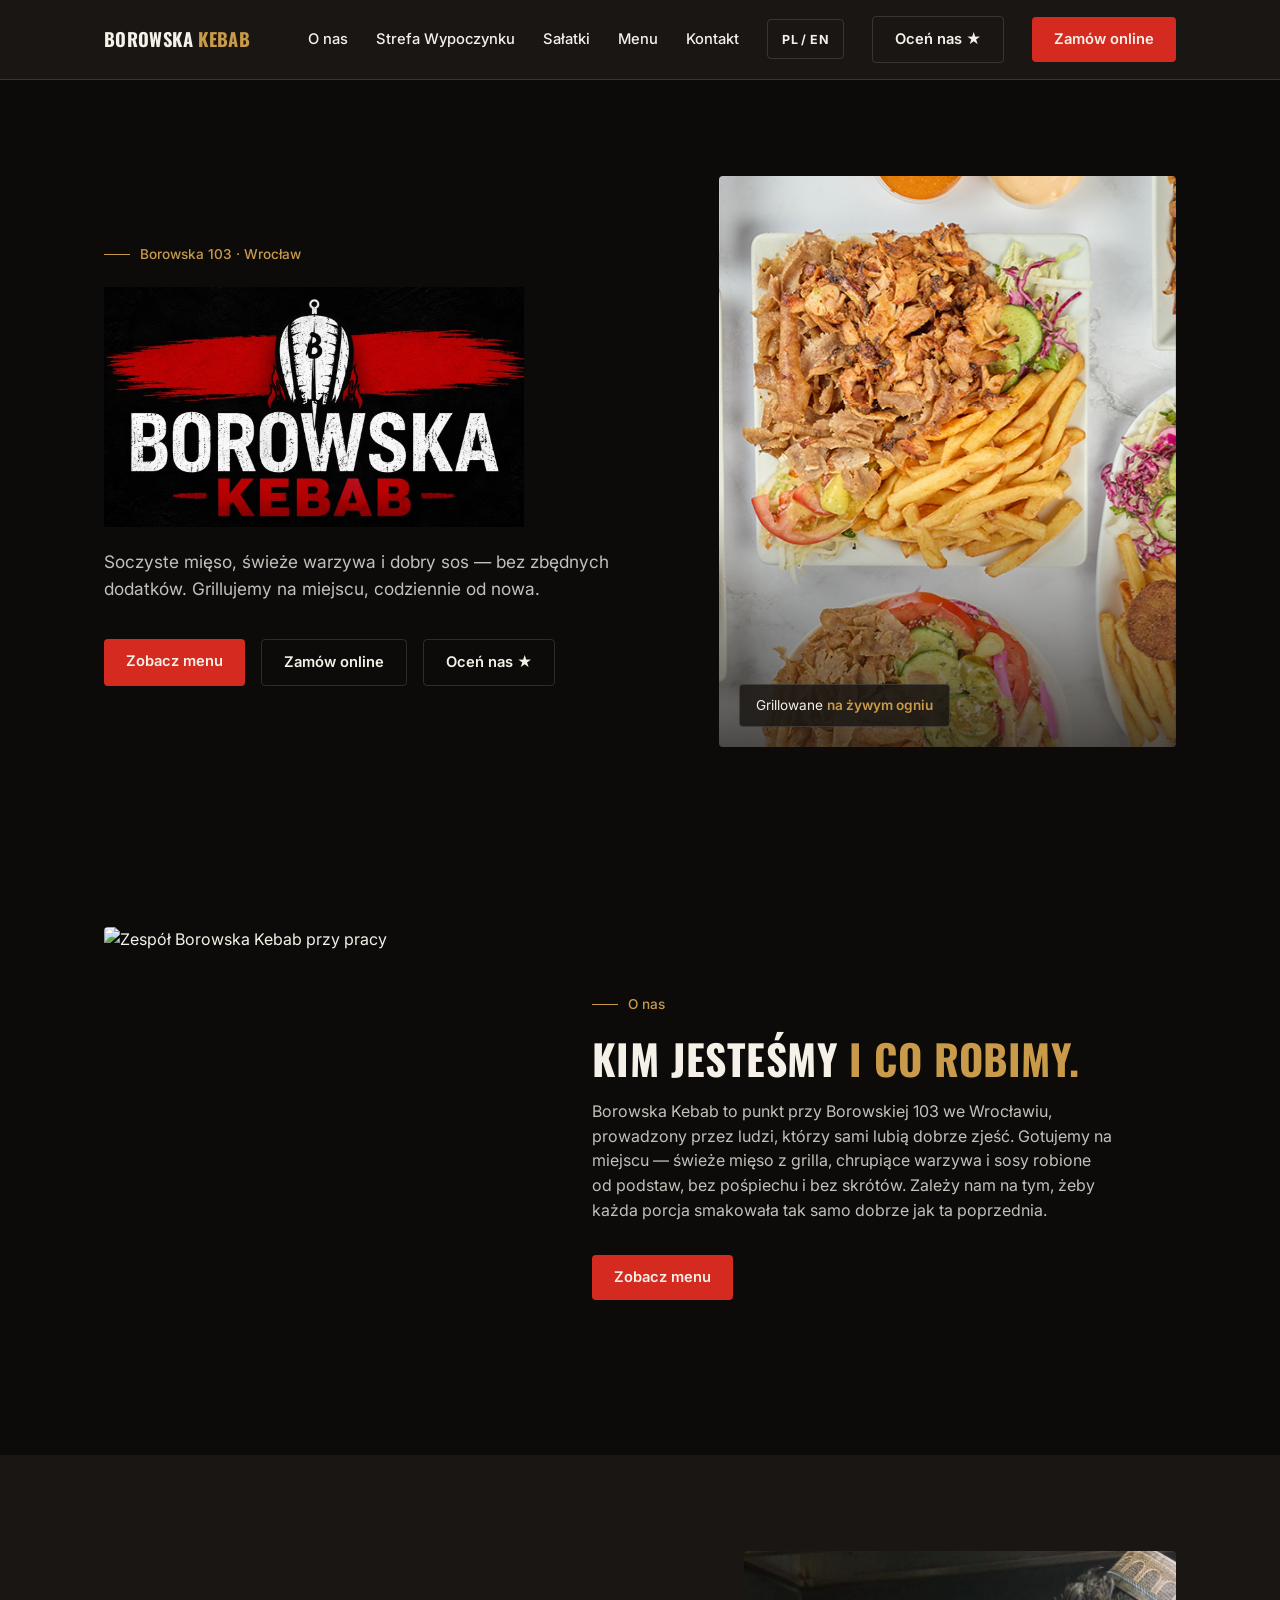
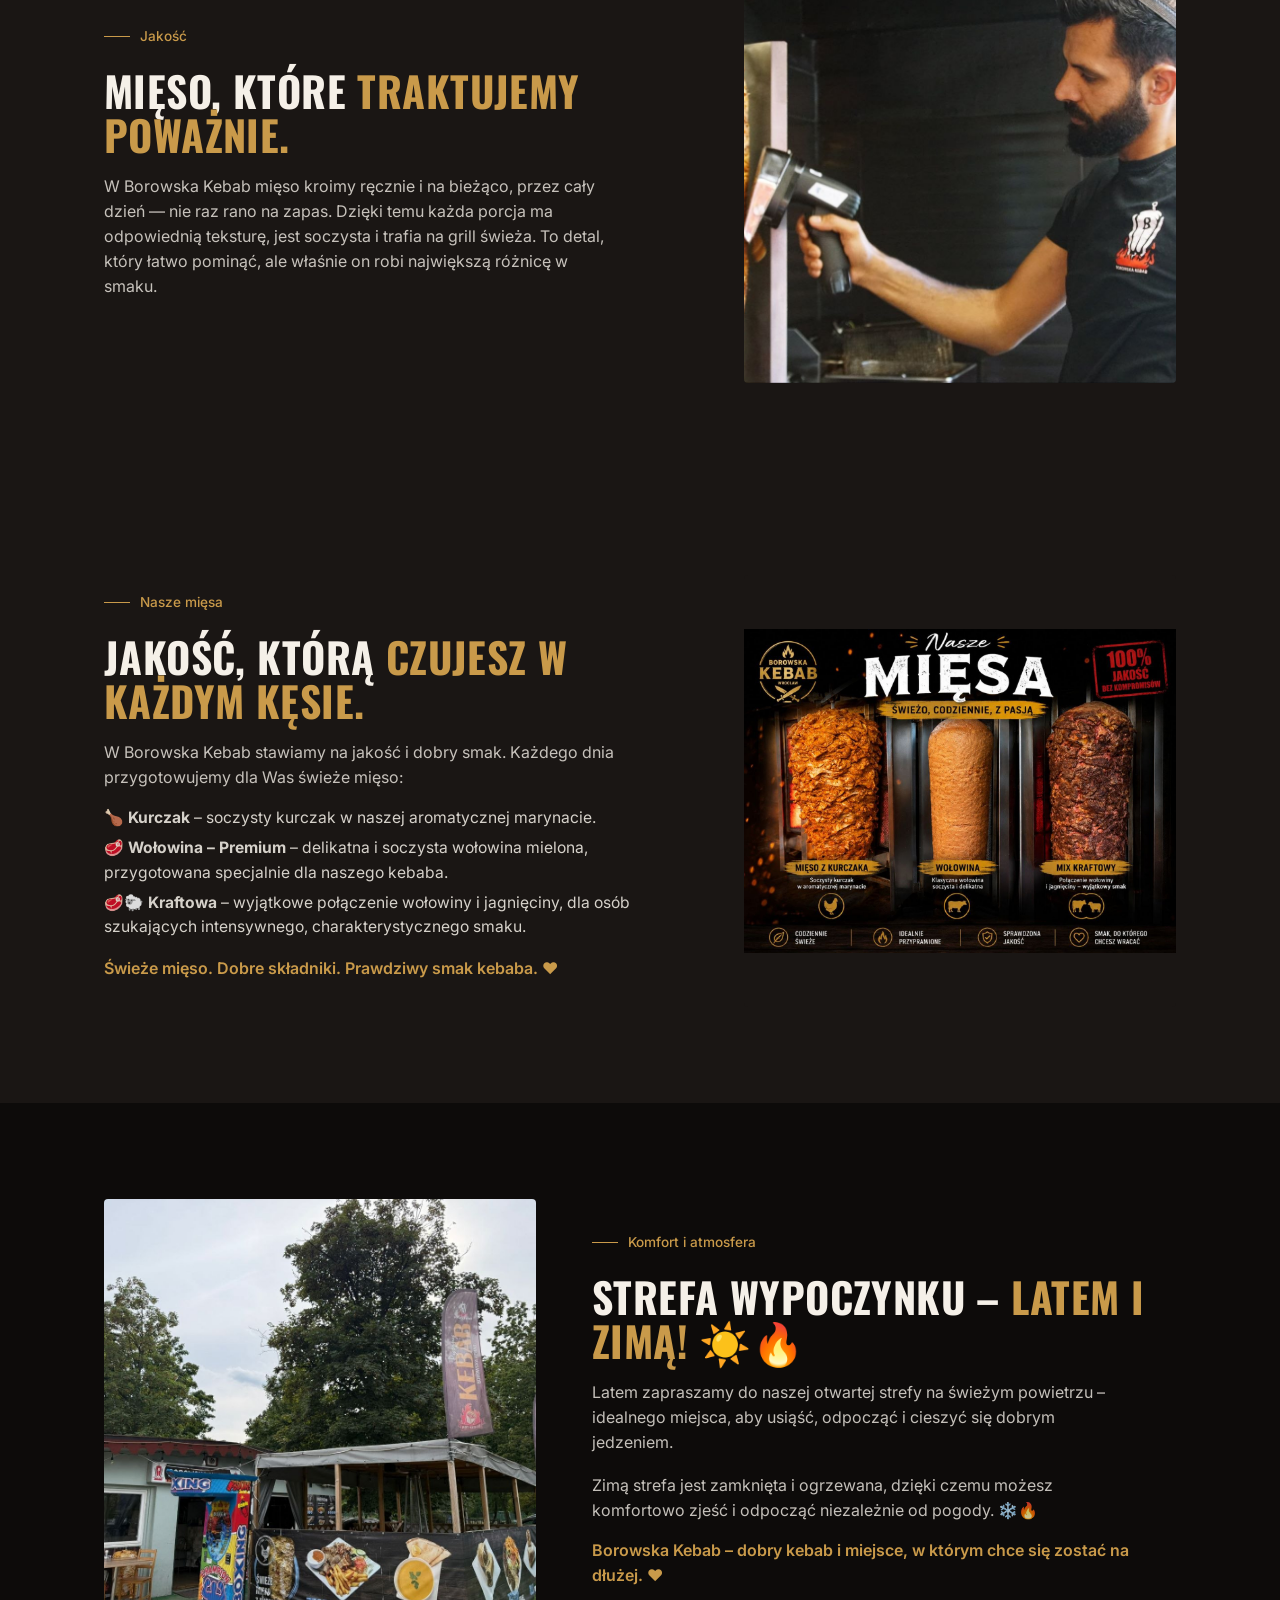
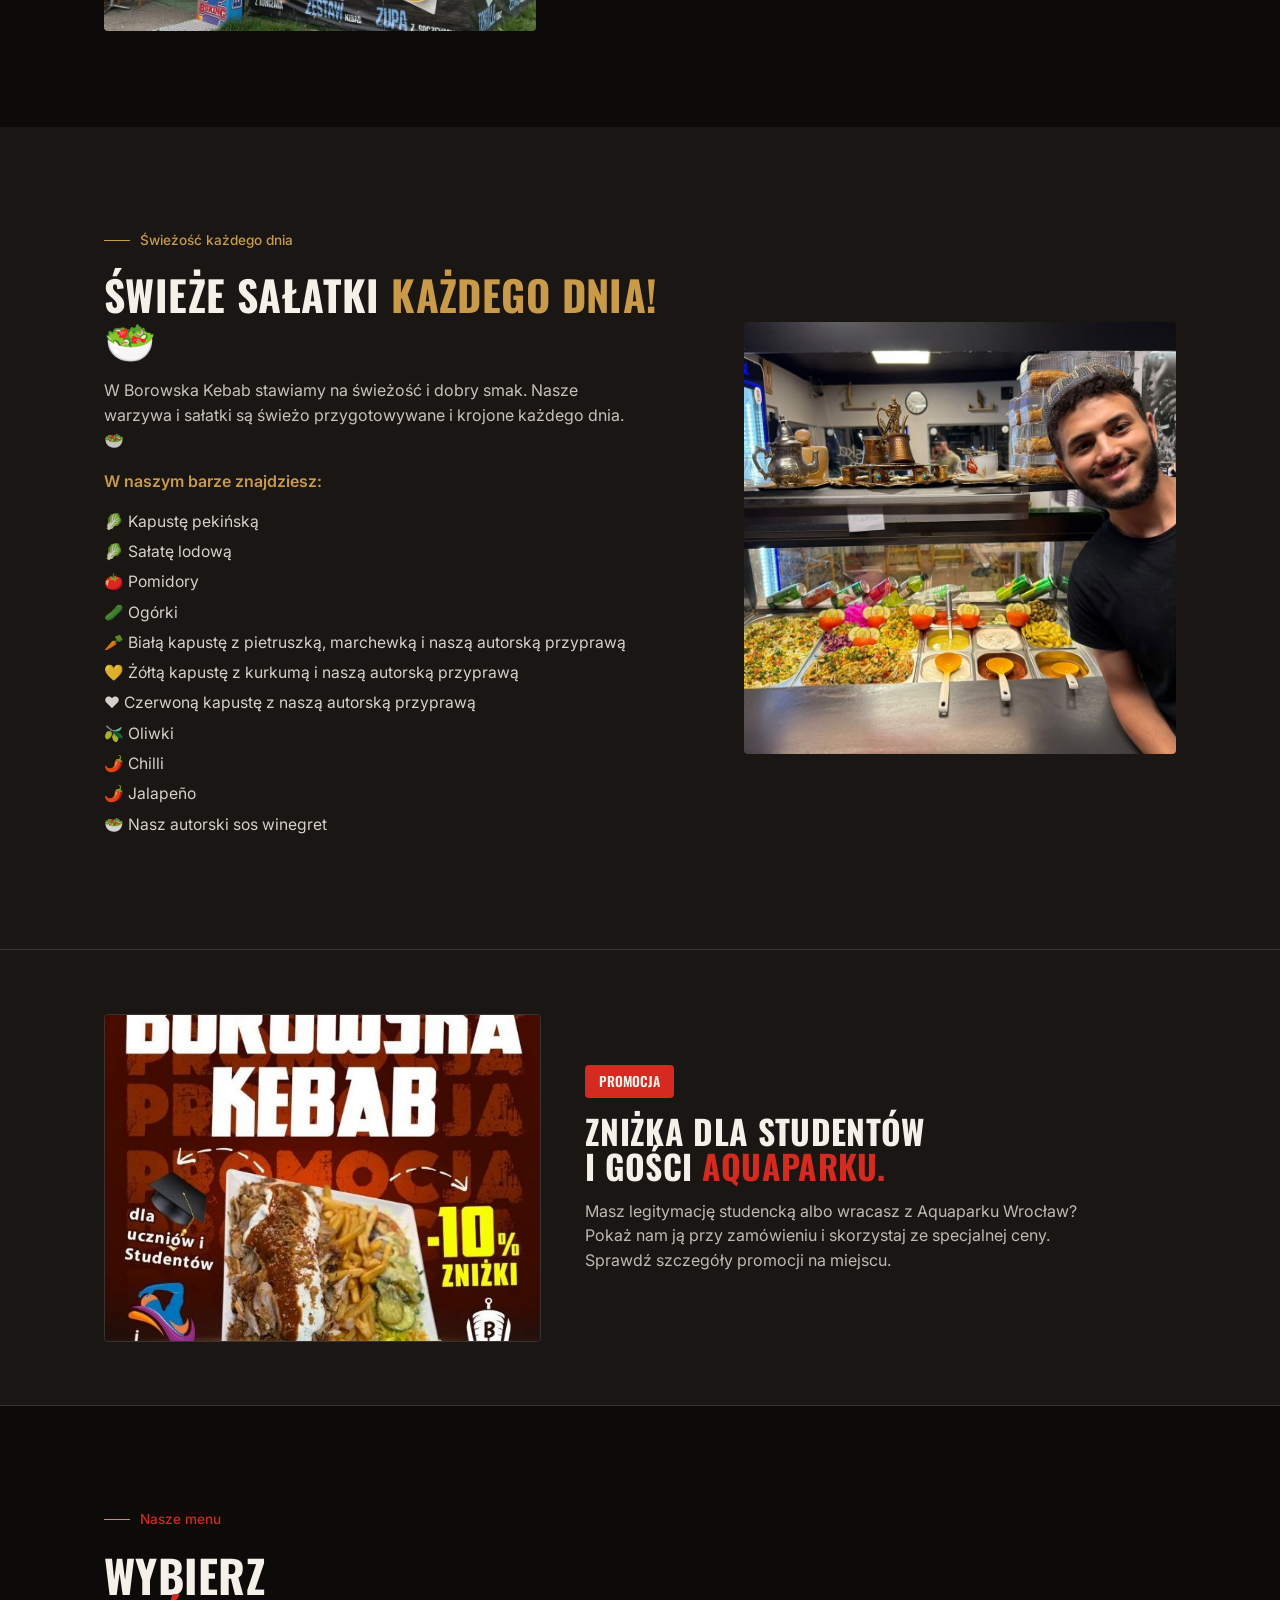
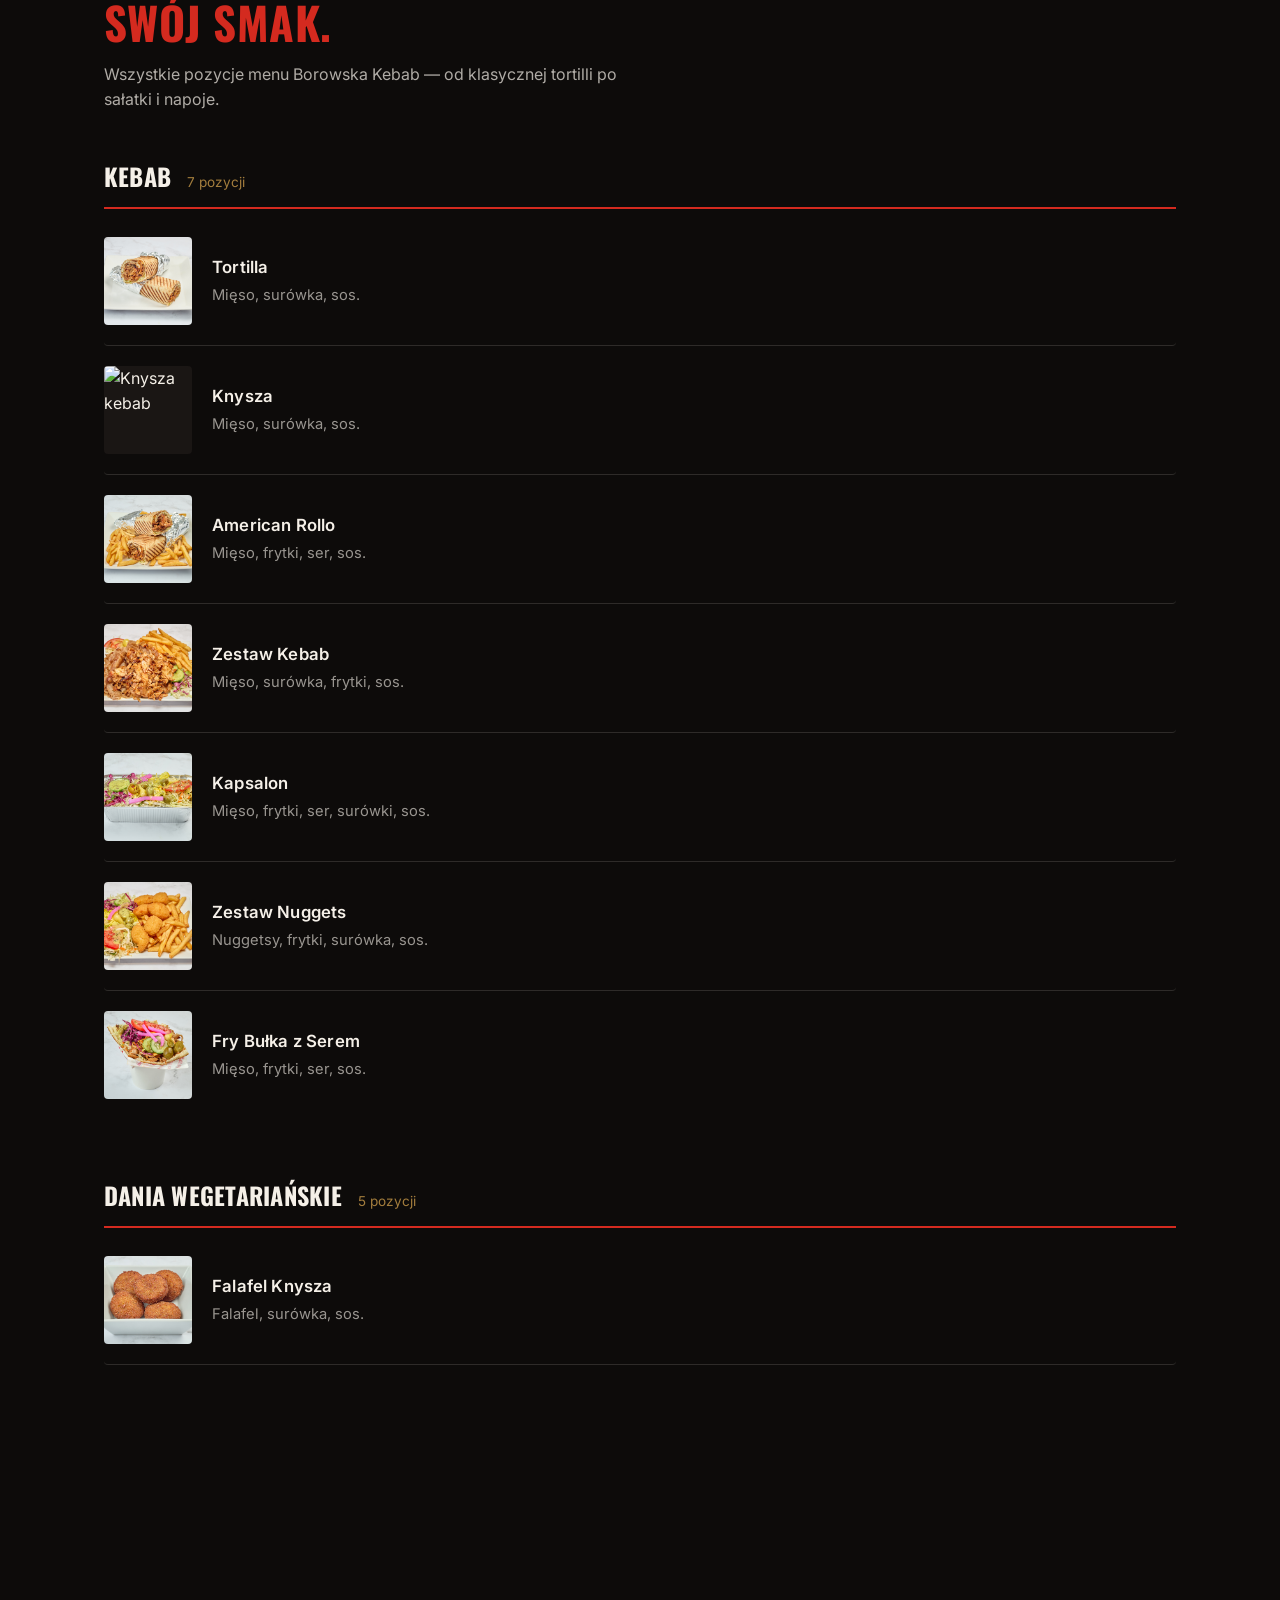
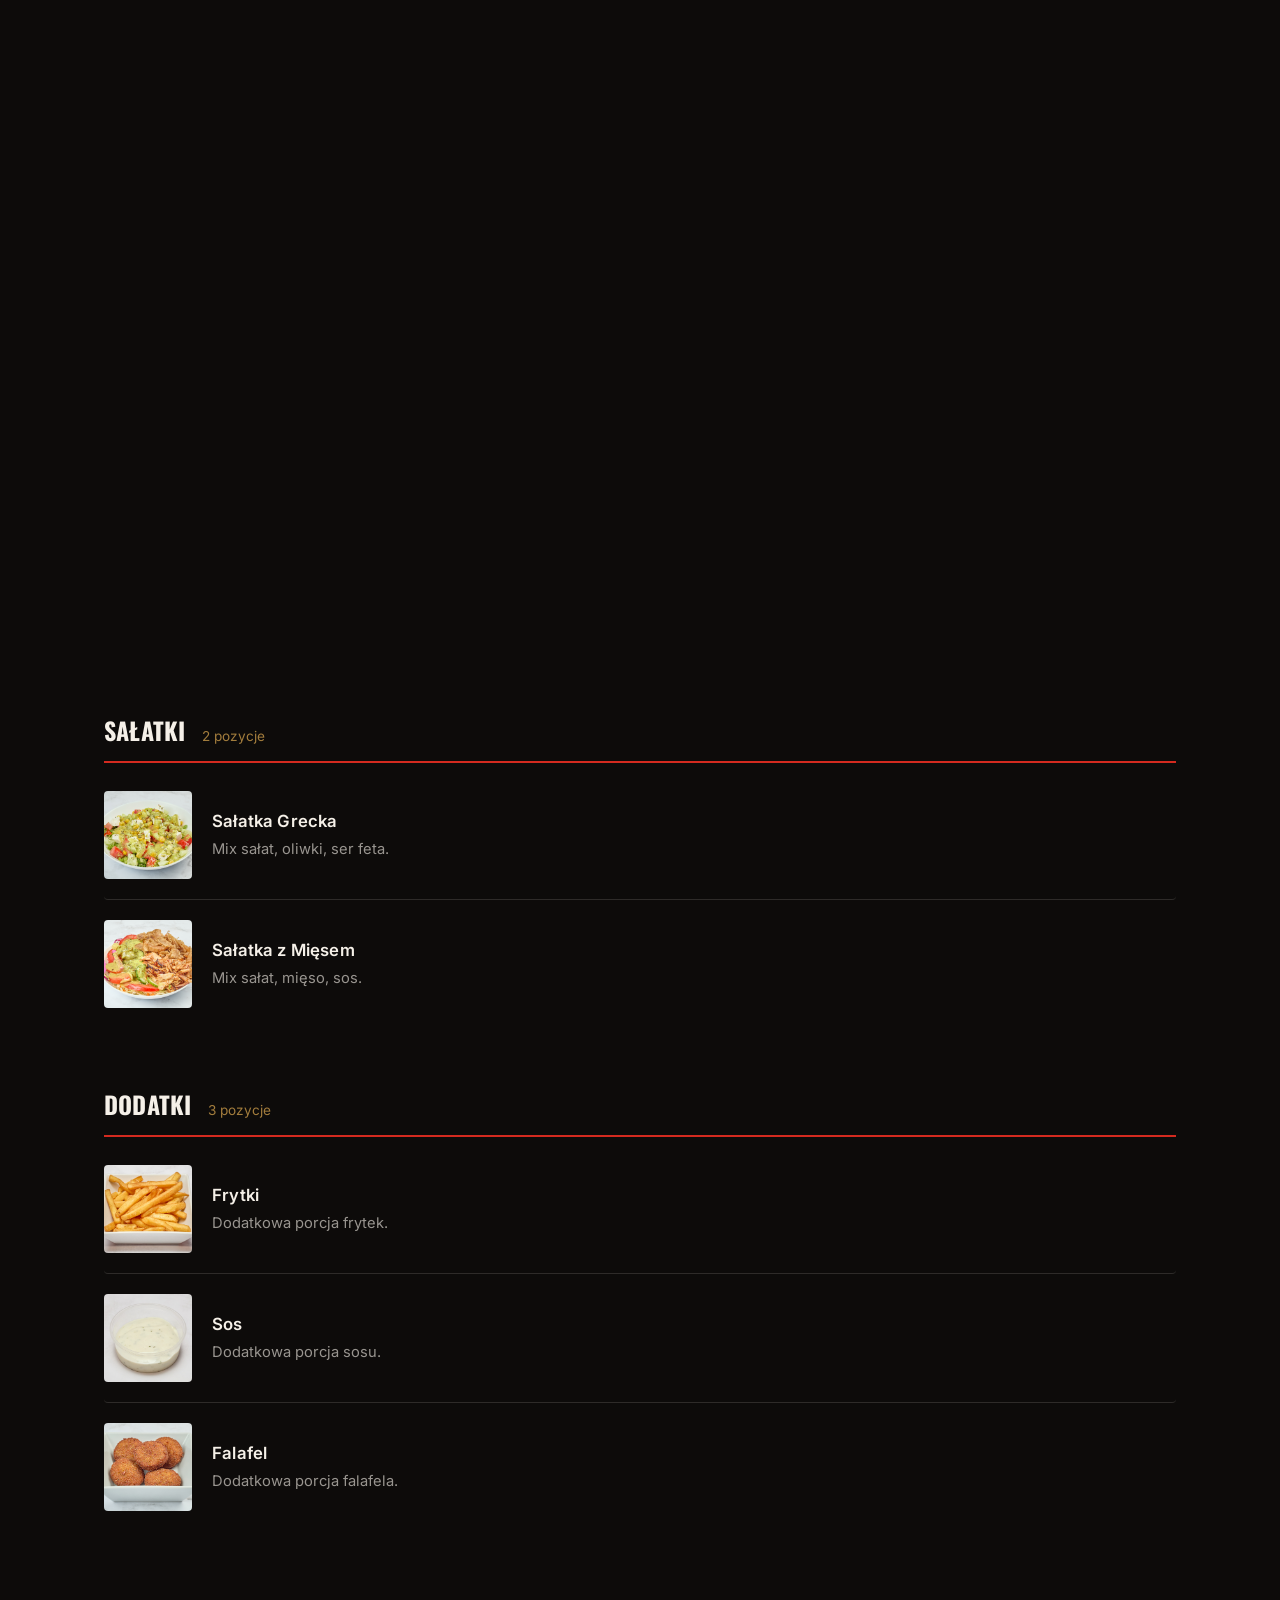
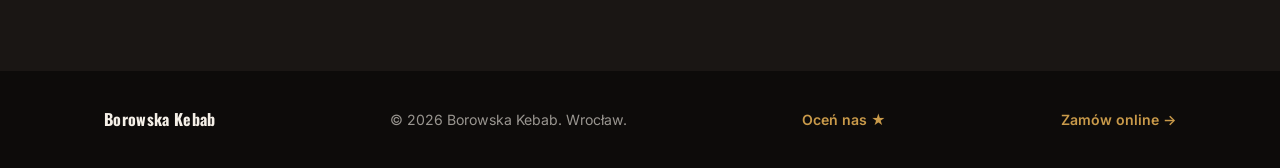
==== index.html @ a2a234dd "Update index.html" ====
<!DOCTYPE html>
<html lang="pl">
<head>
<meta charset="UTF-8">
<meta name="viewport" content="width=device-width, initial-scale=1.0">
<title>Borowska Kebab — Wrocław</title>
<link rel="icon" type="image/jpeg" href="image/logo1.jpg">
<link rel="apple-touch-icon" href="image/logo1.jpg">
<meta name="description" content="Borowska Kebab — świeży kebab we Wrocławiu. Tortilla, knysza, rollo, kapsalon, boxy, falafel, sałatki i napoje.">
<meta property="og:type" content="website">
<meta property="og:title" content="Borowska Kebab — Wrocław">
<meta property="og:description" content="Świeży kebab we Wrocławiu przy ul. Borowskiej 103. Sprawdź menu i zamów online.">
<meta property="og:image" content="image/BOROWSKA-KEBAB_Cover.jpg">
<link rel="preconnect" href="https://fonts.googleapis.com">
<link rel="preconnect" href="https://fonts.gstatic.com" crossorigin>
<script>
(function(){
  try{
    var savedLang = localStorage.getItem('bk-lang');
    if(savedLang === 'en'){
      document.documentElement.setAttribute('lang','en');
      document.documentElement.setAttribute('data-lang-pending','en');
    }
  }catch(e){}
})();
</script>
<link href="https://fonts.googleapis.com/css2?family=Oswald:wght@500;600;700&family=Inter:wght@400;500;600&display=swap" rel="stylesheet">
<script type="application/ld+json">
{
"@context": "https://schema.org",
"@type": "FastFoodRestaurant",
"name": "Borowska Kebab",
"address": {
"@type": "PostalAddress",
"streetAddress": "Borowska 103",
"addressLocality": "Wrocław",
"postalCode": "50-551",
"addressCountry": "PL"
},
"telephone": "+48789110260",
"priceRange": "$$"
}
</script>
<style>
:root{
--ink:#0D0B0A;
--ink-soft:#1A1614;
--cream:#F5F0E8;
--cream-dim:#E8E0D2;
--red:#D42A1F;
--red-deep:#A31C13;
--gold:#C99A4A;
--olive:#5B6349;
--line: rgba(245,240,232,0.14);
--line-dark: rgba(13,11,10,0.14);
--radius: 4px;
--max: 1120px;
}

.lang-toggle{
height:40px;
padding:0 14px;
display:flex; align-items:center; justify-content:center;
border:1px solid var(--line);
border-radius:var(--radius);
background:transparent;
color:var(--cream);
cursor:pointer;
font-family:'Inter',sans-serif;
font-weight:700;
font-size:0.78rem;
letter-spacing:0.03em;
flex-shrink:0;
transition:border-color .2s ease, transform .2s ease, color .2s ease;
}
.lang-toggle:hover{border-color:var(--gold); color:var(--gold); transform:translateY(-2px);}
#langToggleMobile{display:none;}
*{box-sizing:border-box;}
html{scroll-behavior:smooth; overflow-x:hidden;}
body{
margin:0;
background:var(--ink);
color:var(--cream);
font-family:'Inter',sans-serif;
font-size:16px;
line-height:1.55;
-webkit-font-smoothing:antialiased;
overflow-x:hidden;
width:100%;
}
img{max-width:100%;display:block;}
a{color:inherit;text-decoration:none;}

/* Скрываем контент на долю секунды, пока не применится сохранённый английский перевод — чтобы не мелькал польский текст */
html[data-lang-pending] body{ visibility:hidden; }

h1,h2,h3,h4{
font-family:'Oswald',sans-serif;
margin:0;
line-height:1.05;
letter-spacing:0.01em;
}
.wrap{max-width:var(--max); margin:0 auto; padding:0 24px;}
section{position:relative;}
/* ---------- Header ---------- */
header{
position:sticky; top:0; z-index:50;
background:rgba(28,24,21,0.94);
backdrop-filter:blur(6px);
border-bottom:1px solid var(--line);
}
.nav{
display:flex; align-items:center; justify-content:space-between;
padding:16px 24px;
max-width:var(--max); margin:0 auto;
color:var(--cream);
}
.brand{
font-family:'Oswald',sans-serif;
font-weight:700;
font-size:1.15rem;
letter-spacing:0.02em;
color:var(--cream);
}
.brand span{color:var(--gold);}
.nav-links{
display:flex; align-items:center; gap:28px;
font-size:0.92rem;
font-weight:500;
}
.nav-links a{
color:var(--cream);
opacity:0.82;
transition:opacity .15s ease;
}
.nav-links a:hover, .nav-links a:focus-visible{opacity:1;}
.btn{
display:inline-block;
padding:11px 22px;
border-radius:var(--radius);
font-weight:600;
font-size:0.92rem;
white-space:nowrap;
transition:transform .15s ease, background .15s ease;
}
.btn-primary{
background:var(--red);
color:var(--cream);
}
.btn-primary:hover, .btn-primary:focus-visible{background:var(--red-deep);}
.btn-ghost{
border:1px solid var(--line);
color:var(--cream);
}
.btn-ghost:hover, .btn-ghost:focus-visible{border-color:var(--gold); color:var(--gold);}
.btn-outline-dark{
border:1px solid var(--cream);
color:var(--cream);
background:transparent;
}
.btn-outline-dark:hover, .btn-outline-dark:focus-visible{background:var(--cream); color:var(--ink);}
.menu-toggle{
display:none;
background:none; border:none; color:var(--cream);
font-size:1.5rem; cursor:pointer;
line-height:1;
padding:4px;
}
/* ---------- Hero ---------- */
.hero{
background:var(--ink);
color:var(--cream);
padding:96px 0 84px;
overflow:hidden;
}
.hero-grid{
display:grid;
grid-template-columns:1.1fr 0.9fr;
gap:56px;
align-items:center;
}
.kicker{
display:inline-flex;
align-items:center;
gap:10px;
font-size:0.85rem;
font-weight:500;
color:var(--gold);
margin-bottom:22px;
}
.kicker::before{
content:"";
width:26px; height:1px;
background:var(--gold);
}
.hero h1{
font-size:clamp(2.6rem, 5.4vw, 4.2rem);
font-weight:700;
text-transform:uppercase;
color:var(--cream);
}
.hero h1 em{
font-style:normal;
color:var(--red);
}
.hero-logo{
  max-width:420px;
  width:80%;
}
.hero-logo img{
  width:100%;
  height:auto;
  display:block;
  filter:drop-shadow(0 12px 28px rgba(0,0,0,.55));
}
.hero p{
margin-top:22px;
max-width:46ch;
font-size:1.08rem;
color:rgba(247,242,234,0.78);
}
.hero-actions{
display:flex; gap:16px; margin-top:36px; flex-wrap:wrap;
}
.hero-visual{
position:relative;
border-radius:var(--radius);
overflow:hidden;
aspect-ratio:4/5;
background:var(--ink-soft);
}
.hero-visual img{
width:100%; height:100%; object-fit:cover;
}
.hero-visual::after{
content:"";
position:absolute; inset:0;
background:linear-gradient(180deg, rgba(28,24,21,0) 55%, rgba(28,24,21,0.75) 100%);
}
.hero-tag{
position:absolute; left:20px; bottom:20px; z-index:2;
background:rgba(28,24,21,0.85);
border:1px solid var(--line);
padding:10px 16px;
border-radius:var(--radius);
font-size:0.85rem;
}
.hero-tag b{color:var(--gold); font-weight:600;}
/* ---------- Section heading pattern ---------- */
.section-head{
max-width:640px;
margin-bottom:52px;
}
.section-head .kicker{color:var(--red);}
.section-head h2{
font-size:clamp(2rem, 3.6vw, 2.8rem);
text-transform:uppercase;
color:var(--cream);
}
.section-head h2 em{
font-style:normal;
color:var(--red);
}
.section-head p{
margin-top:16px;
color:var(--cream);
opacity:0.7;
max-width:52ch;
}
/* ---------- Promo banner ---------- */
.promo{
padding:64px 0;
background:var(--ink-soft);
border-top:1px solid var(--line);
border-bottom:1px solid var(--line);
}
.promo-grid{
display:grid;
grid-template-columns:0.85fr 1.15fr;
gap:44px;
align-items:center;
}
.promo-visual{
border-radius:var(--radius);
overflow:hidden;
aspect-ratio:4/3;
border:1px solid var(--line);
}
.promo-visual img{width:100%; height:100%; object-fit:cover;}
.promo-badge{
display:inline-block;
background:var(--red);
color:var(--cream);
font-family:'Oswald',sans-serif;
font-weight:600;
font-size:0.85rem;
text-transform:uppercase;
padding:6px 14px;
border-radius:var(--radius);
margin-bottom:16px;
}
.promo h2{
font-size:clamp(1.6rem, 2.8vw, 2.1rem);
text-transform:uppercase;
color:var(--cream);
}
.promo h2 em{font-style:normal; color:var(--red);}
.promo p{
margin-top:14px;
color:var(--cream);
opacity:0.75;
max-width:52ch;
}
/* ---------- Menu ---------- */
.menu{
padding:96px 0;
background:var(--ink);
}
.category{
margin-bottom:64px;
}
.category:last-child{margin-bottom:0;}
.category-title{
display:flex;
align-items:baseline;
gap:16px;
border-bottom:2px solid var(--red);
padding-bottom:14px;
margin-bottom:8px;
}
.category-title h3{
font-size:1.5rem;
text-transform:uppercase;
color:var(--cream);
}
.category-count{
font-size:0.85rem;
color:var(--gold);
opacity:0.8;
}
.dish-list{
display:flex;
flex-direction:column;
}
.dish{
display:grid;
grid-template-columns:88px 1fr;
align-items:center;
gap:20px;
padding:20px 0;
border-bottom:1px solid var(--line);
}
.dish:last-child{border-bottom:none;}
.dish-thumb{
width:88px; height:88px;
border-radius:var(--radius);
overflow:hidden;
background:var(--ink-soft);
flex-shrink:0;
}
.dish-thumb img{width:100%; height:100%; object-fit:cover;}
.dish-info h4{
font-family:'Inter',sans-serif;
font-weight:600;
font-size:1.05rem;
color:var(--cream);
}
.dish-info p{
margin:4px 0 0;
font-size:0.92rem;
color:var(--cream);
opacity:0.6;
}
.dish--simple{
grid-template-columns:1fr;
}
/* ---------- Story / CTA band ---------- */
.story{
background:var(--ink);
color:var(--cream);
padding:96px 0;
}
.story-grid{
display:grid;
grid-template-columns:0.85fr 1.15fr;
gap:56px;
align-items:center;
}
.story-grid.reverse{
grid-template-columns:1.15fr 0.85fr;
}
.story-visual{
border-radius:var(--radius);
overflow:hidden;
aspect-ratio:1/1;
}
.story-visual img{width:100%; height:100%; object-fit:cover;}

/* Для картинок-графики с текстом (напр. "MIĘSA") — не обрезаем, вписываем целиком */
.story-visual--contain{
background:var(--ink-soft);
display:flex;
align-items:center;
justify-content:center;
}
.story-visual--contain img{
width:100%;
height:100%;
object-fit:contain;
}
.story h2{
font-size:clamp(1.9rem, 3.4vw, 2.6rem);
text-transform:uppercase;
color:var(--cream);
}
.story h2 em{font-style:normal; color:var(--gold);}
.story p{
margin-top:18px;
color:rgba(247,242,234,0.78);
max-width:52ch;
}
.story-list{
margin-top:14px;
padding-left:0;
list-style:none;
color:rgba(247,242,234,0.85);
}
.story-list li{
margin-bottom:6px;
font-size:0.98rem;
}
.story .hero-actions{margin-top:32px;}
/* ---------- Contact ---------- */
.contact{
padding:96px 0;
background:var(--ink-soft);
}
.contact-grid{
display:grid;
grid-template-columns:1fr 1fr;
gap:48px;
align-items:start;
}
.contact-info{
display:flex;
flex-direction:column;
gap:28px;
}
.info-block .kicker{
color:var(--red);
margin-bottom:10px;
}
.info-block h3{
font-size:1.4rem;
color:var(--cream);
text-transform:uppercase;
}
.info-block p{
margin:4px 0 0;
color:var(--cream);
opacity:0.75;
}
.info-block a.link-line{
display:inline-flex;
align-items:center;
gap:8px;
margin-top:10px;
color:var(--red);
font-weight:600;
font-size:0.95rem;
border-bottom:1px solid transparent;
}
.info-block a.link-line:hover{border-color:var(--red);}
.map-frame{
border-radius:var(--radius);
overflow:hidden;
border:1px solid var(--line);
aspect-ratio:4/3;
}
.map-frame iframe{width:100%; height:100%; border:0; display:block;}
/* ---------- Footer ---------- */
footer{
background:var(--ink);
color:rgba(247,242,234,0.6);
padding:36px 0;
}
.footer-row{
display:flex;
align-items:center;
justify-content:space-between;
gap:16px;
flex-wrap:wrap;
font-size:0.88rem;
}
.footer-row .brand{font-size:1rem;}
.footer-row a{color:var(--gold); font-weight:600;}
/* ---------- Responsive ---------- */
@media (max-width:860px){
.hero-grid{grid-template-columns:1fr; gap:40px;}
.hero-visual{aspect-ratio:16/10; order:-1;}
.story-grid, .story-grid.reverse{grid-template-columns:1fr;}
.story-visual{aspect-ratio:16/9;}
.story-visual.story-visual--contain{
  aspect-ratio:auto;
  max-height:340px;
  padding:14px 0;
}
.promo-grid{grid-template-columns:1fr; gap:28px;}
.promo-visual{aspect-ratio:16/9;}
.contact-grid{grid-template-columns:1fr;}
.map-frame{aspect-ratio:16/10;}
}
@media (max-width:640px){
.nav-links{
position:fixed;
top:64px; left:0; right:0;
background:var(--ink);
flex-direction:column;
align-items:stretch;
padding:20px 24px 28px;
gap:16px;
border-bottom:1px solid var(--line);
transform:translateY(-8px);
opacity:0;
pointer-events:none;
transition:opacity .18s ease, transform .18s ease;
}
.nav-links.open{
opacity:1;
pointer-events:auto;
transform:translateY(0);
}
.nav-links a, .nav-links .btn{width:100%;}
.nav-links .btn{text-align:center;}
.menu-toggle{display:block;}
#langToggleMobile{display:flex;}
#langToggleDesktop{display:none;}
.hero{padding:64px 0 56px;}
.hero-actions{flex-direction:column;}
.hero-actions .btn{width:100%; text-align:center;}
.menu, .story, .contact{padding:64px 0;}
.dish{
grid-template-columns:64px 1fr;
}
.dish-thumb{width:64px; height:64px;}
.dish--simple{
grid-template-columns:1fr;
}
.section-head{margin-bottom:36px;}
.category{margin-bottom:48px;}
}
@media (prefers-reduced-motion:reduce){
html{scroll-behavior:auto;}
*{transition:none !important;}
}
:focus-visible{
outline:2px solid var(--gold);
outline-offset:2px;
}

/* =========================================================
   BOROWSKA KEBAB — ANIMATIONS PACK
   ========================================================= */

:root{
  --ease-out: cubic-bezier(.16,1,.3,1);
  --ease-back: cubic-bezier(.34,1.56,.64,1);
  --ease-smooth: cubic-bezier(.22,.61,.36,1);
}

header{
  animation: headerDrop .9s var(--ease-out) both;
}
@keyframes headerDrop{
  from{ transform: translateY(-100%); opacity:0; }
  to{ transform: translateY(0); opacity:1; }
}

.brand{
  animation: fadeInLeft .8s .15s var(--ease-out) both;
}
.nav-links > *{
  animation: fadeInDown .6s var(--ease-out) both;
}
.nav-links > *:nth-child(1){animation-delay:.25s;}
.nav-links > *:nth-child(2){animation-delay:.3s;}
.nav-links > *:nth-child(3){animation-delay:.35s;}
.nav-links > *:nth-child(4){animation-delay:.4s;}
.nav-links > *:nth-child(5){animation-delay:.45s;}
.nav-links > *:nth-child(6){animation-delay:.5s;}
.nav-links > *:nth-child(7){animation-delay:.55s;}
@keyframes fadeInDown{
  from{opacity:0; transform:translateY(-14px);}
  to{opacity:1; transform:translateY(0);}
}
@keyframes fadeInLeft{
  from{opacity:0; transform:translateX(-24px);}
  to{opacity:1; transform:translateX(0);}
}

.nav-links a:not(.btn){
  position:relative;
}
.nav-links a:not(.btn)::after{
  content:"";
  position:absolute;
  left:0; bottom:-4px;
  width:100%; height:2px;
  background:var(--gold);
  transform:scaleX(0);
  transform-origin:left;
  transition:transform .3s var(--ease-out);
}
.nav-links a:not(.btn):hover::after,
.nav-links a:not(.btn):focus-visible::after{
  transform:scaleX(1);
}

.btn{
  position:relative;
  overflow:hidden;
  will-change:transform;
  transition:transform .35s var(--ease-back), box-shadow .35s ease, background .2s ease;
}
.btn::before{
  content:"";
  position:absolute;
  top:0; left:-120%;
  width:60%; height:100%;
  background:linear-gradient(120deg, transparent, rgba(255,255,255,.35), transparent);
  transform:skewX(-20deg);
  transition:left .6s ease;
}
.btn:hover::before{ left:130%; }
.btn:hover{
  transform:translateY(-3px) scale(1.03);
  box-shadow:0 12px 24px -8px rgba(0,0,0,.35);
}
.btn:active{ transform:translateY(-1px) scale(0.98); }

.hero .kicker{
  animation: fadeInLeft .8s .2s var(--ease-out) both;
}
.hero h1, .hero-logo{
  overflow:hidden;
}
.hero h1, .hero-logo{
  animation: heroTitleIn 1s .35s var(--ease-out) both;
}
@keyframes heroTitleIn{
  from{ opacity:0; transform:translateY(60px) scale(.96); filter:blur(6px); }
  to{ opacity:1; transform:translateY(0) scale(1); filter:blur(0); }
}
.hero p{
  animation: fadeInUp .8s .55s var(--ease-out) both;
}
.hero-actions{
  animation: fadeInUp .8s .7s var(--ease-out) both;
}
@keyframes fadeInUp{
  from{opacity:0; transform:translateY(28px);}
  to{opacity:1; transform:translateY(0);}
}

.hero-visual{
  animation: heroImgIn 1.1s .25s var(--ease-out) both;
}
@keyframes heroImgIn{
  from{ opacity:0; transform:translateX(70px) scale(1.05) rotate(2deg); }
  to{ opacity:1; transform:translateX(0) scale(1) rotate(0deg); }
}
.hero-visual img{
  transition:transform 1.2s var(--ease-smooth);
}
.hero-visual:hover img{
  transform:scale(1.08);
}
.hero-tag{
  animation: fadeInUp .7s 1s var(--ease-out) both;
}
.hero-visual img{
  will-change: transform;
}

[data-reveal]{
  opacity:0;
  transition: opacity .9s var(--ease-out), transform .9s var(--ease-out), filter .9s var(--ease-out);
  will-change: transform, opacity;
}
[data-reveal].in-view{ opacity:1; transform:none !important; filter:blur(0) !important; }

[data-reveal="left"]{ transform:translateX(-90px); }
[data-reveal="right"]{ transform:translateX(90px); }
[data-reveal="up"]{ transform:translateY(70px); }
[data-reveal="down"]{ transform:translateY(-50px); }
[data-reveal="zoom"]{ transform:scale(.85); }
[data-reveal="rotate"]{ transform:rotate(-6deg) scale(.9) translateY(40px); }
[data-reveal="blur"]{ filter:blur(12px); transform:translateY(30px); }

[data-delay="1"]{ transition-delay:.08s; }
[data-delay="2"]{ transition-delay:.16s; }
[data-delay="3"]{ transition-delay:.24s; }
[data-delay="4"]{ transition-delay:.32s; }
[data-delay="5"]{ transition-delay:.4s; }
[data-delay="6"]{ transition-delay:.48s; }

.story-grid .story-visual{ transition-timing-function: var(--ease-back); }

.story-visual img{
  transition:transform 1s var(--ease-smooth);
}
.story-visual:hover img{
  transform:scale(1.06);
}

.promo-badge{
  animation: badgePulse 2.4s ease-in-out infinite;
}
@keyframes badgePulse{
  0%,100%{ box-shadow:0 0 0 0 rgba(179,58,46,.45); }
  50%{ box-shadow:0 0 0 10px rgba(179,58,46,0); }
}
.promo-visual img{
  transition:transform .8s var(--ease-smooth);
}
.promo-visual:hover img{ transform:scale(1.05) rotate(-1deg); }

.dish{
  transition: transform .35s var(--ease-out), background-color .35s ease, padding-left .35s ease;
  border-radius:var(--radius);
}
.dish:hover{
  transform:translateX(6px);
  background:rgba(179,58,46,0.05);
  padding-left:12px;
}
.dish-thumb{
  overflow:hidden;
}
.dish-thumb img{
  transition:transform .5s var(--ease-smooth);
}
.dish:hover .dish-thumb img{
  transform:scale(1.15) rotate(-2deg);
}
.dish-info h4{
  position:relative;
  display:inline-block;
  transition:color .25s ease;
}
.dish:hover .dish-info h4{ color:var(--red); }

.category-title{
  position:relative;
}
.category-title::after{
  content:"";
  position:absolute;
  left:0; bottom:-2px;
  height:2px; width:0;
  background:var(--red);
  transition:width 1s var(--ease-out);
}
.category.in-view .category-title::after{ width:100%; }

.section-head .kicker{
  display:inline-flex;
}
.section-head .kicker::before{
  transition:width .6s .2s var(--ease-out);
}

.contact-info .info-block{
  transition: transform .4s var(--ease-out);
}
.contact-info .info-block:hover{
  transform:translateX(8px);
}
.map-frame{
  transition: box-shadow .4s ease;
}
.map-frame:hover{
  box-shadow:0 20px 40px -12px rgba(0,0,0,.35);
}

.scroll-top-btn{
  position:fixed;
  right:22px; bottom:22px;
  width:48px; height:48px;
  border-radius:50%;
  background:var(--red);
  color:var(--cream);
  display:flex; align-items:center; justify-content:center;
  font-size:1.2rem;
  border:none; cursor:pointer;
  z-index:60;
  opacity:0; visibility:hidden; transform:translateY(20px) scale(.7);
  transition: opacity .3s ease, transform .3s var(--ease-back), visibility .3s, background .2s ease;
  box-shadow:0 10px 24px -6px rgba(0,0,0,.4);
}
.scroll-top-btn.show{
  opacity:1; visibility:visible; transform:translateY(0) scale(1);
}
.scroll-top-btn:hover{
  background:var(--red-deep);
  transform:translateY(-4px) scale(1.08);
}

.scroll-progress{
  position:fixed;
  top:0; left:0;
  height:3px;
  width:0%;
  background:linear-gradient(90deg, var(--gold), var(--red));
  z-index:100;
  transition:width .1s linear;
}

.cursor-glow{
  position:absolute;
  width:420px; height:420px;
  background:radial-gradient(circle, rgba(201,154,74,0.18), transparent 70%);
  border-radius:50%;
  pointer-events:none;
  transform:translate(-50%,-50%);
  z-index:0;
  transition:opacity .3s ease;
  opacity:0;
}
.hero{ position:relative; }
.hero:hover .cursor-glow{ opacity:1; }
.hero .wrap{ position:relative; z-index:1; }

@media (prefers-reduced-motion: reduce){
  header, .brand, .nav-links > *, .hero *, [data-reveal], .promo-badge, .scroll-top-btn{
    animation:none !important;
    transition:none !important;
  }
  [data-reveal]{ opacity:1 !important; transform:none !important; filter:none !important; }
}

@media (max-width:640px){
  [data-reveal="left"]{ transform:translateX(-40px); }
  [data-reveal="right"]{ transform:translateX(40px); }
  [data-reveal="up"]{ transform:translateY(40px); }
  .hero-visual{ animation-name: fadeInUp; }
  .scroll-top-btn{ right:14px; bottom:14px; width:44px; height:44px; }
}

/* ===== ПЕРЕХОД МЕЖДУ СЕКЦИЯМИ (как переход между "страничками") ===== */
.page-transition-overlay{
  position:fixed;
  inset:0;
  background:var(--ink);
  z-index:9999;
  opacity:0;
  pointer-events:none;
  transition:opacity .35s var(--ease-out);
}
.page-transition-overlay.active{
  opacity:1;
  pointer-events:all;
}
.page-transition-overlay::after{
  content:"";
  position:absolute;
  top:50%; left:50%;
  width:46px; height:46px;
  margin:-23px 0 0 -23px;
  border:2px solid var(--line);
  border-top-color:var(--red);
  border-radius:50%;
  opacity:0;
  transition:opacity .2s ease .15s;
  animation:spin .8s linear infinite;
}
.page-transition-overlay.active::after{ opacity:1; }
@keyframes spin{ to{ transform:rotate(360deg); } }

@media (prefers-reduced-motion:reduce){
  .page-transition-overlay{ display:none !important; }
}

/* ===== ПРЕЛОАДЕР С ЛОГОТИПОМ ПРИ ВХОДЕ НА САЙТ ===== */
.site-preloader{
  position:fixed;
  inset:0;
  z-index:20000;
  background:var(--ink);
  display:flex;
  align-items:center;
  justify-content:center;
  transition:opacity .6s ease, visibility .6s ease;
}
.site-preloader.hide{
  opacity:0;
  visibility:hidden;
  pointer-events:none;
}
.site-preloader-logo{
  width:min(220px, 55vw);
  animation:preloaderPulse 1.6s ease-in-out infinite;
}
.site-preloader-logo img{
  width:100%;
  height:auto;
  display:block;
  filter:drop-shadow(0 14px 30px rgba(0,0,0,.5));
}
.site-preloader-fallback{
  display:none;
  font-family:'Oswald',sans-serif;
  font-weight:700;
  font-size:clamp(1.6rem, 6vw, 2.6rem);
  letter-spacing:0.03em;
  text-transform:uppercase;
  color:var(--cream);
  text-align:center;
}
.site-preloader-fallback span{color:var(--gold);}
.site-preloader-logo img.broken{display:none;}
.site-preloader-logo img.broken + .site-preloader-fallback{display:block;}
@keyframes preloaderPulse{
  0%, 100%{ transform:scale(1); opacity:1; }
  50%{ transform:scale(1.05); opacity:0.9; }
}

/* блокируем скролл, пока прелоадер на экране */
body.preloading{ overflow:hidden; height:100vh; }

@media (prefers-reduced-motion:reduce){
  .site-preloader{ transition:none; }
  .site-preloader-logo{ animation:none; }
}

/* ===== ВНЕЗАПНОЕ ("pop") ПОЯВЛЕНИЕ КАРТИНОК С ЗАДЕРЖКОЙ ===== */
[data-reveal="pop"]{
  opacity:0;
  transform:scale(.8);
  transition:none;
}
[data-reveal="pop"].in-view{
  opacity:1;
  transform:scale(1);
  transition:opacity .25s ease, transform .5s var(--ease-back);
}

/* ===== INGREDIENT HOVER CARD ===== */
.dish{ position:relative; cursor:pointer; }

.dish-ingredients{
  position:absolute;
  left:50%;
  bottom:calc(100% + 10px);
  transform:translateX(-50%) translateY(10px);
  background:var(--ink);
  color:var(--cream);
  border:1px solid var(--gold);
  border-radius:8px;
  padding:14px 16px;
  min-width:220px;
  max-width:280px;
  z-index:30;
  opacity:0;
  visibility:hidden;
  pointer-events:none;
  transition:opacity .3s var(--ease-out), transform .3s var(--ease-out), visibility .3s;
  box-shadow:0 16px 36px -8px rgba(0,0,0,.5);
}
.dish-ingredients::after{
  content:"";
  position:absolute;
  top:100%; left:50%;
  transform:translateX(-50%);
  border:7px solid transparent;
  border-top-color:var(--ink);
}
.dish:hover .dish-ingredients,
.dish:focus-within .dish-ingredients{
  opacity:1;
  visibility:visible;
  transform:translateX(-50%) translateY(0);
}

.dish-ingredients-title{
  font-family:'Oswald',sans-serif;
  font-size:.78rem;
  text-transform:uppercase;
  letter-spacing:.05em;
  color:var(--gold);
  margin-bottom:8px;
  border-bottom:1px solid var(--line);
  padding-bottom:6px;
}

.dish-ingredients ul{
  list-style:none;
  margin:0; padding:0;
  display:flex;
  flex-direction:column;
  gap:6px;
}
.dish-ingredients li{
  font-size:.88rem;
  display:flex;
  align-items:center;
  gap:8px;
  opacity:0;
  transform:translateX(-12px);
  transition:opacity .35s var(--ease-out), transform .35s var(--ease-out);
}
.dish:hover .dish-ingredients li,
.dish:focus-within .dish-ingredients li{
  opacity:1;
  transform:translateX(0);
}
.dish:hover .dish-ingredients li:nth-child(1),
.dish:focus-within .dish-ingredients li:nth-child(1){transition-delay:.05s;}
.dish:hover .dish-ingredients li:nth-child(2),
.dish:focus-within .dish-ingredients li:nth-child(2){transition-delay:.12s;}
.dish:hover .dish-ingredients li:nth-child(3),
.dish:focus-within .dish-ingredients li:nth-child(3){transition-delay:.19s;}
.dish:hover .dish-ingredients li:nth-child(4),
.dish:focus-within .dish-ingredients li:nth-child(4){transition-delay:.26s;}
.dish:hover .dish-ingredients li:nth-child(5),
.dish:focus-within .dish-ingredients li:nth-child(5){transition-delay:.33s;}

.dish-ingredients li .ing-dot{
  width:6px; height:6px;
  border-radius:50%;
  background:var(--red);
  flex-shrink:0;
}

@media (max-width:640px){
  .dish-ingredients{
    left:0; right:0;
    transform:translateY(10px);
    min-width:0; max-width:none;
    margin:0 8px;
  }
  .dish:hover .dish-ingredients,
  .dish:focus-within .dish-ingredients{
    transform:translateY(0);
  }
  .dish-ingredients::after{ display:none; }
}
</style>
</head>
<body class="preloading">
<div class="site-preloader" id="sitePreloader">
<div class="site-preloader-logo">
<img src="image/logo1.jpg" alt="Borowska Kebab" onerror="this.classList.add('broken')">
<div class="site-preloader-fallback">BOROWSKA <span>KEBAB</span></div>
</div>
</div>
<div class="page-transition-overlay" id="pageTransitionOverlay"></div>
<header>
<nav class="nav">
<a href="#home" class="brand">BOROWSKA <span>KEBAB</span></a>
<button class="lang-toggle" id="langToggleMobile" aria-label="Zmień język / Change language" style="margin-left:auto;">PL / EN</button>
<button class="menu-toggle" id="menuToggle" aria-label="Otwórz menu" aria-expanded="false">☰</button>
<div class="nav-links" id="navLinks">
<a href="#about" data-i18n="nav.about">O nas</a>
<a href="#patio" data-i18n="nav.patio">Strefa Wypoczynku</a>
<a href="#salads" data-i18n="nav.salads">Sałatki</a>
<a href="#menu" data-i18n="nav.menu">Menu</a>
<a href="#contact" data-i18n="nav.contact">Kontakt</a>
<button class="lang-toggle" id="langToggleDesktop" aria-label="Zmień język / Change language">PL / EN</button>
<a class="btn btn-ghost" href="https://maps.app.goo.gl/1zYoU6AtzAPH2m7d6" target="_blank" rel="noopener noreferrer" data-i18n="nav.review">Oceń nas ★</a>
<a class="btn btn-primary" href="https://wolt.com/pl/pol/wroclaw/restaurant/borowska-kebab" target="_blank" rel="noopener noreferrer" data-i18n="nav.order">Zamów online</a>
</div>
</nav>
</header>

<section class="hero" id="home">
<div class="wrap hero-grid">
<div>
<span class="kicker" data-i18n="hero.kicker">Borowska 103 · Wrocław</span>
<div class="hero-logo"><img src="image/logo1.jpg" alt="Borowska Kebab — prawdziwy kebab"></div>
<p data-i18n="hero.text">Soczyste mięso, świeże warzywa i dobry sos — bez zbędnych dodatków. Grillujemy na miejscu, codziennie od nowa.</p>
<div class="hero-actions">
<a class="btn btn-primary" href="#menu" data-i18n="hero.cta_menu">Zobacz menu</a>
<a class="btn btn-ghost" href="https://wolt.com/pl/pol/wroclaw/restaurant/borowska-kebab" target="_blank" rel="noopener noreferrer" data-i18n="nav.order">Zamów online</a>
<a class="btn btn-ghost" href="https://maps.app.goo.gl/1zYoU6AtzAPH2m7d6" target="_blank" rel="noopener noreferrer" data-i18n="nav.review">Oceń nas ★</a>
</div>
</div>
<div class="hero-visual">
<img src="image/BOROWSKA-KEBAB_Cover.jpg" alt="Borowska Kebab — świeżo przygotowany kebab">
<div class="hero-tag" data-i18n-html="hero.tag">Grillowane <b>na żywym ogniu</b></div>
</div>
</div>
</section>

<section class="story" id="about">
<div class="wrap story-grid">
<div class="story-visual">
<img src="image/hero.jpg" alt="Zespół Borowska Kebab przy pracy">
</div>
<div>
<span class="kicker" data-i18n="about.kicker">O nas</span>
<h2 data-i18n-html="about.title">Kim jesteśmy <em>i co robimy.</em></h2>
<p data-i18n="about.text">Borowska Kebab to punkt przy Borowskiej 103 we Wrocławiu, prowadzony przez ludzi, którzy sami lubią dobrze zjeść. Gotujemy na miejscu — świeże mięso z grilla, chrupiące warzywa i sosy robione od podstaw, bez pośpiechu i bez skrótów. Zależy nam na tym, żeby każda porcja smakowała tak samo dobrze jak ta poprzednia.</p>
<div class="hero-actions">
<a class="btn btn-primary" href="#menu" data-i18n="hero.cta_menu">Zobacz menu</a>
</div>
</div>
</div>
</section>

<section class="story" id="quality" style="background:var(--ink-soft);">
<div class="wrap story-grid reverse">
<div>
<span class="kicker" data-i18n="quality.kicker">Jakość</span>
<h2 data-i18n-html="quality.title">Mięso, które <em>traktujemy poważnie.</em></h2>
<p data-i18n="quality.text">W Borowska Kebab mięso kroimy ręcznie i na bieżąco, przez cały dzień — nie raz rano na zapas. Dzięki temu każda porcja ma odpowiednią teksturę, jest soczysta i trafia na grill świeża. To detal, który łatwo pominąć, ale właśnie on robi największą różnicę w smaku.</p>
</div>
<div class="story-visual">
<img src="image/photo_2026-09-03_11-59-41.jpg" alt="Pracownik dokładnie kroi mięso na kebab">
</div>
</div>
</section>

<section class="story" id="meats" style="background:var(--ink-soft);">
<div class="wrap story-grid reverse">
<div>
<span class="kicker" data-i18n="meats.kicker">Nasze mięsa</span>
<h2 data-i18n-html="meats.title">Jakość, którą <em>czujesz w każdym kęsie.</em></h2>
<p data-i18n="meats.text">W Borowska Kebab stawiamy na jakość i dobry smak. Każdego dnia przygotowujemy dla Was świeże mięso:</p>
<ul class="story-list">
<li data-i18n-html="meats.li1">🍗 <b>Kurczak</b> – soczysty kurczak w naszej aromatycznej marynacie.</li>
<li data-i18n-html="meats.li2">🥩 <b>Wołowina – Premium</b> – delikatna i soczysta wołowina mielona, przygotowana specjalnie dla naszego kebaba.</li>
<li data-i18n-html="meats.li3">🥩🐑 <b>Kraftowa</b> – wyjątkowe połączenie wołowiny i jagnięciny, dla osób szukających intensywnego, charakterystycznego smaku.</li>
</ul>
<p style="margin-top:16px; font-weight:600; color:var(--gold);" data-i18n="meats.footer">Świeże mięso. Dobre składniki. Prawdziwy smak kebaba. ❤️</p>
</div>
<div class="story-visual story-visual--contain" data-reveal="pop">
<img src="image/photo_2026-09-03_20-42-31.jpg" alt="Świeże mięsa w Borowska Kebab — kurczak, wołowina premium, kraftowa">
</div>
</div>
</section>

<section class="story" id="patio">
<div class="wrap story-grid">
<div class="story-visual" data-reveal="pop">
<img src="image/photo_2026-09-03_16-51-03.jpg" alt="Strefa wypoczynku w Borowska Kebab">
</div>
<div>
<span class="kicker" data-i18n="patio.kicker">Komfort i atmosfera</span>
<h2 data-i18n-html="patio.title">Strefa wypoczynku – <em>latem i zimą! ☀️🔥</em></h2>
<p data-i18n="patio.text1">Latem zapraszamy do naszej otwartej strefy na świeżym powietrzu – idealnego miejsca, aby usiąść, odpocząć i cieszyć się dobrym jedzeniem.</p>
<p data-i18n="patio.text2">Zimą strefa jest zamknięta i ogrzewana, dzięki czemu możesz komfortowo zjeść i odpocząć niezależnie od pogody. ❄️🔥</p>
<p style="margin-top:16px; font-weight:600; color:var(--gold);" data-i18n="patio.footer">Borowska Kebab – dobry kebab i miejsce, w którym chce się zostać na dłużej. ❤️</p>
</div>
</div>
</section>

<section class="story" id="salads" style="background:var(--ink-soft);">
<div class="wrap story-grid reverse">
<div>
<span class="kicker" data-i18n="salads.kicker">Świeżość każdego dnia</span>
<h2 data-i18n-html="salads.title">Świeże sałatki <em>każdego dnia! 🥗</em></h2>
<p data-i18n="salads.text">W Borowska Kebab stawiamy na świeżość i dobry smak. Nasze warzywa i sałatki są świeżo przygotowywane i krojone każdego dnia. 🥗</p>
<p style="margin-top:12px; font-weight:600; color:var(--gold);" data-i18n="salads.subtitle">W naszym barze znajdziesz:</p>
<ul class="story-list">
<li data-i18n="salads.li1">🥬 Kapustę pekińską</li>
<li data-i18n="salads.li2">🥬 Sałatę lodową</li>
<li data-i18n="salads.li3">🍅 Pomidory</li>
<li data-i18n="salads.li4">🥒 Ogórki</li>
<li data-i18n="salads.li5">🥕 Białą kapustę z pietruszką, marchewką i naszą autorską przyprawą</li>
<li data-i18n="salads.li6">💛 Żółtą kapustę z kurkumą i naszą autorską przyprawą</li>
<li data-i18n="salads.li7">❤️ Czerwoną kapustę z naszą autorską przyprawą</li>
<li data-i18n="salads.li8">🫒 Oliwki</li>
<li data-i18n="salads.li9">🌶️ Chilli</li>
<li data-i18n="salads.li10">🌶️ Jalapeño</li>
<li data-i18n="salads.li11">🥗 Nasz autorski sos winegret</li>
</ul>
</div>
<div class="story-visual">
<img src="image/photo_2026-09-03_16-50-55.jpg" alt="Przygotowanie świeżych sałatek w Borowska Kebab">
</div>
</div>
</section>

<section class="promo" id="promo">
<div class="wrap promo-grid">
<div class="promo-visual">
<img src="image/promo.jpg" alt="Promocja dla studentów i gości Aquaparku Wrocław">
</div>
<div>
<span class="promo-badge" data-i18n="promo.badge">Promocja</span>
<h2 data-i18n-html="promo.title">Zniżka dla studentów<br>i gości <em>Aquaparku.</em></h2>
<p data-i18n="promo.text">Masz legitymację studencką albo wracasz z Aquaparku Wrocław? Pokaż nam ją przy zamówieniu i skorzystaj ze specjalnej ceny. Sprawdź szczegóły promocji na miejscu.</p>
</div>
</div>
</section>

<section class="menu" id="menu">
<div class="wrap">
<div class="section-head">
<span class="kicker" data-i18n="menu.kicker">Nasze menu</span>
<h2 data-i18n-html="menu.title">Wybierz<br><em>swój smak.</em></h2>
<p data-i18n="menu.subtitle">Wszystkie pozycje menu Borowska Kebab — od klasycznej tortilli po sałatki i napoje.</p>
</div>

<div class="category">
<div class="category-title">
<h3 data-i18n="cat.kebab">Kebab</h3>
<span class="category-count" data-i18n="cat.kebab_count">7 pozycji</span>
</div>
<div class="dish-list">
<div class="dish">
<div class="dish-thumb"><img src="image/1tortilla.jpg" alt="Tortilla kebab"></div>
<div class="dish-info"><h4 data-i18n="dish.tortilla.name">Tortilla</h4><p data-i18n="dish.tortilla.desc">Mięso, surówka, sos.</p></div>
</div>
<div class="dish">
<div class="dish-thumb"><img src="image/BOROWSKA-KEBAB_CloseUp.jpg" alt="Knysza kebab"></div>
<div class="dish-info"><h4 data-i18n="dish.knysza.name">Knysza</h4><p data-i18n="dish.knysza.desc">Mięso, surówka, sos.</p></div>
</div>
<div class="dish">
<div class="dish-thumb"><img src="image/frytotortilla.jpg" alt="American Rollo"></div>
<div class="dish-info"><h4 data-i18n="dish.rollo.name">American Rollo</h4><p data-i18n="dish.rollo.desc">Mięso, frytki, ser, sos.</p></div>
</div>
<div class="dish">
<div class="dish-thumb"><img src="image/zestaw-kebab-mieszane.jpg" alt="Zestaw Kebab"></div>
<div class="dish-info"><h4 data-i18n="dish.zestawkebab.name">Zestaw Kebab</h4><p data-i18n="dish.zestawkebab.desc">Mięso, surówka, frytki, sos.</p></div>
</div>
<div class="dish">
<div class="dish-thumb"><img src="image/kapsalon.jpg" alt="Kapsalon"></div>
<div class="dish-info"><h4 data-i18n="dish.kapsalon.name">Kapsalon</h4><p data-i18n="dish.kapsalon.desc">Mięso, frytki, ser, surówki, sos.</p></div>
</div>
<div class="dish">
<div class="dish-thumb"><img src="image/zestaw-nuggets.jpg" alt="Zestaw Nuggets"></div>
<div class="dish-info"><h4 data-i18n="dish.nuggets.name">Zestaw Nuggets</h4><p data-i18n="dish.nuggets.desc">Nuggetsy, frytki, surówka, sos.</p></div>
</div>
<div class="dish">
<div class="dish-thumb"><img src="image/bulka.jpg" alt="Fry bułka z serem"></div>
<div class="dish-info"><h4 data-i18n="dish.bulka.name">Fry Bułka z Serem</h4><p data-i18n="dish.bulka.desc">Mięso, frytki, ser, sos.</p></div>
</div>
</div>
</div>

<div class="category">
<div class="category-title">
<h3 data-i18n="cat.veg">Dania wegetariańskie</h3>
<span class="category-count" data-i18n="cat.veg_count">5 pozycji</span>
</div>
<div class="dish-list">
<div class="dish">
<div class="dish-thumb"><img src="image/falafel.jpg" alt="Falafel Knysza"></div>
<div class="dish-info"><h4 data-i18n="dish.falafelknysza.name">Falafel Knysza</h4><p data-i18n="dish.falafelknysza.desc">Falafel, surówka, sos.</p></div>
</div>
<div class="dish">
<div class="dish-thumb"><img src="image/falafel.jpg" alt="Falafel Tortilla"></div>
<div class="dish-info"><h4 data-i18n="dish.falafeltortilla.name">Falafel Tortilla</h4><p data-i18n="dish.falafeltortilla.desc">Falafel, surówka, sos.</p></div>
</div>
<div class="dish">
<div class="dish-thumb"><img src="image/zestaw-falafel.jpg" alt="Zestaw Falafel"></div>
<div class="dish-info"><h4 data-i18n="dish.zestawfalafel.name">Zestaw Falafel</h4><p data-i18n="dish.zestawfalafel.desc">Falafel, hummus lub frytki, surówka, sos.</p></div>
</div>
<div class="dish">
<div class="dish-thumb"><img src="image/BOROWSKA-KEBAB_CloseUp.jpg" alt="Zestaw Smażony Ser"></div>
<div class="dish-info"><h4 data-i18n="dish.ser.name">Zestaw Smażony Ser</h4><p data-i18n="dish.ser.desc">Ser, frytki, sos.</p></div>
</div>
<div class="dish">
<div class="dish-thumb"><img src="image/BOROWSKA-KEBAB_CloseUp.jpg" alt="Zestaw Filet Mintaja"></div>
<div class="dish-info"><h4 data-i18n="dish.mintaj.name">Zestaw Filet Mintaja</h4><p data-i18n="dish.mintaj.desc">Filet, frytki, sos.</p></div>
</div>
</div>
</div>

<div class="category">
<div class="category-title">
<h3 data-i18n="cat.boxy">Boxy</h3>
<span class="category-count" data-i18n="cat.boxy_count">2 pozycje</span>
</div>
<div class="dish-list">
<div class="dish">
<div class="dish-thumb"><img src="image/kebab-box.jpg" alt="Kebab Box"></div>
<div class="dish-info"><h4 data-i18n="dish.kebabbox.name">Kebab Box</h4><p data-i18n="dish.kebabbox.desc">Mięso, frytki, sos.</p></div>
</div>
<div class="dish">
<div class="dish-thumb"><img src="image/zestaw-nuggets.jpg" alt="Nuggets Box"></div>
<div class="dish-info"><h4 data-i18n="dish.nuggetsbox.name">Nuggets Box</h4><p data-i18n="dish.nuggetsbox.desc">Nuggetsy, frytki, sos.</p></div>
</div>
</div>
</div>

<div class="category">
<div class="category-title">
<h3 data-i18n="cat.salatki">Sałatki</h3>
<span class="category-count" data-i18n="cat.salatki_count">2 pozycje</span>
</div>
<div class="dish-list">
<div class="dish">
<div class="dish-thumb"><img src="image/salatka-grecka.jpg" alt="Sałatka Grecka"></div>
<div class="dish-info"><h4 data-i18n="dish.grecka.name">Sałatka Grecka</h4><p data-i18n="dish.grecka.desc">Mix sałat, oliwki, ser feta.</p></div>
</div>
<div class="dish">
<div class="dish-thumb"><img src="image/salatka-z-miesem.jpg" alt="Sałatka z Mięsem"></div>
<div class="dish-info"><h4 data-i18n="dish.zmiesem.name">Sałatka z Mięsem</h4><p data-i18n="dish.zmiesem.desc">Mix sałat, mięso, sos.</p></div>
</div>
</div>
</div>

<div class="category">
<div class="category-title">
<h3 data-i18n="cat.dodatki">Dodatki</h3>
<span class="category-count" data-i18n="cat.dodatki_count">3 pozycje</span>
</div>
<div class="dish-list">
<div class="dish">
<div class="dish-thumb"><img src="image/frytki.jpg" alt="Frytki"></div>
<div class="dish-info"><h4 data-i18n="dish.frytki.name">Frytki</h4><p data-i18n="dish.frytki.desc">Dodatkowa porcja frytek.</p></div>
</div>
<div class="dish">
<div class="dish-thumb"><img src="image/sos-czosnkowy.jpg" alt="Sos"></div>
<div class="dish-info"><h4 data-i18n="dish.sos.name">Sos</h4><p data-i18n="dish.sos.desc">Dodatkowa porcja sosu.</p></div>
</div>
<div class="dish">
<div class="dish-thumb"><img src="image/falafel.jpg" alt="Falafel"></div>
<div class="dish-info"><h4 data-i18n="dish.falafeldod.name">Falafel</h4><p data-i18n="dish.falafeldod.desc">Dodatkowa porcja falafela.</p></div>
</div>
</div>
</div>

<div class="category">
<div class="category-title">
<h3 data-i18n="cat.napoje">Napoje</h3>
<span class="category-count" data-i18n="cat.napoje_count">7 pozycji</span>
</div>
<div class="dish-list">
<div class="dish dish--simple">
<div class="dish-info"><h4 data-i18n="dish.woda1.name">Woda Niegazowana</h4><p data-i18n="dish.pojemnosci">Dostępne różne pojemności.</p></div>
</div>
<div class="dish dish--simple">
<div class="dish-info"><h4 data-i18n="dish.woda2.name">Woda Gazowana</h4><p data-i18n="dish.pojemnosci">Dostępne różne pojemności.</p></div>
</div>
<div class="dish dish--simple">
<div class="dish-info"><h4 data-i18n="dish.ayran.name">Ayran 0,33 l</h4><p data-i18n="dish.ayran.desc">Klasyczny turecki napój jogurtowy.</p></div>
</div>
<div class="dish dish--simple">
<div class="dish-info"><h4 data-i18n="dish.cola.name">Coca-Cola</h4><p data-i18n="dish.pojemnosci">Dostępne różne pojemności.</p></div>
</div>
<div class="dish dish--simple">
<div class="dish-info"><h4 data-i18n="dish.pepsi.name">Pepsi</h4><p data-i18n="dish.pojemnosci">Dostępne różne pojemności.</p></div>
</div>
<div class="dish dish--simple">
<div class="dish-info"><h4 data-i18n="dish.mirinda.name">Mirinda</h4><p data-i18n="dish.pojemnosci">Dostępne różne pojemności.</p></div>
</div>
<div class="dish dish--simple">
<div class="dish-info"><h4 data-i18n="dish.mango.name">Sok Mango</h4><p data-i18n="dish.mango.desc">Sok mango 0,33 l.</p></div>
</div>
</div>
</div>

</div>
</section>

<section class="contact" id="contact">
<div class="wrap">
<div class="section-head">
<span class="kicker" data-i18n="contact.kicker">Kontakt</span>
<h2 data-i18n-html="contact.title">Gdzie nas<br><em>znajdziesz?</em></h2>
</div>
<div class="contact-grid">
<div class="contact-info">
<div class="info-block">
<span class="kicker" data-i18n="contact.hours_label">Godziny otwarcia</span>
<h3 data-i18n="contact.hours_value">Codziennie</h3>
<p>10:00 – 23:55</p>
</div>
<div class="info-block">
<span class="kicker" data-i18n="contact.address_label">Adres</span>
<h3>Borowska 103</h3>
<p>50-551 Wrocław</p>
</div>
<div class="info-block">
<span class="kicker" data-i18n="contact.phone_label">Telefon</span>
<h3>+48 789 110 260</h3>
</div>
<div class="info-block">
<span class="kicker" data-i18n="contact.online_label">Zamówienia online</span>
<h3>Wolt</h3>
<a class="link-line" href="https://wolt.com/pl/pol/wroclaw/restaurant/borowska-kebab" target="_blank" rel="noopener noreferrer" data-i18n="contact.wolt_link">Otwórz Wolt →</a>
<br>
<a class="link-line" href="https://www.google.com/maps/search/?api=1&query=Borowska+103,+Wrocław" target="_blank" rel="noopener noreferrer" data-i18n="contact.maps_link">Otwórz Google Maps →</a>
<br>
<a class="link-line" href="https://maps.app.goo.gl/1zYoU6AtzAPH2m7d6" target="_blank" rel="noopener noreferrer" data-i18n="contact.review_link">Oceń nas na Google ★ →</a>
</div>
</div>
<div class="map-frame">
<iframe src="https://www.google.com/maps?q=Borowska%20103,%20Wroc%C5%82aw&output=embed" loading="lazy" title="Mapa — Borowska 103, Wrocław"></iframe>
</div>
</div>
</div>
</section>

<footer>
<div class="wrap footer-row">
<span class="brand">Borowska Kebab</span>
<span data-i18n="footer.copy">© 2026 Borowska Kebab. Wrocław.</span>
<a href="https://maps.app.goo.gl/1zYoU6AtzAPH2m7d6" target="_blank" rel="noopener noreferrer" data-i18n="nav.review">Oceń nas ★</a>
<a href="https://wolt.com/pl/pol/wroclaw/restaurant/borowska-kebab" target="_blank" rel="noopener noreferrer" data-i18n="footer.order">Zamów online →</a>
</div>
</footer>

<script>
/* ---------- Прелоадер с логотипом (показывается 3 секунды) ---------- */
(function(){
  const preloader = document.getElementById('sitePreloader');
  if(!preloader) return;

  const reduceMotionPreload = window.matchMedia('(prefers-reduced-motion: reduce)').matches;
  const MIN_DURATION = reduceMotionPreload ? 0 : 1000; // 1 секунда, если анимации не отключены
  const start = Date.now();

  function hidePreloader(){
    const elapsed = Date.now() - start;
    const remaining = Math.max(MIN_DURATION - elapsed, 0);
    setTimeout(() => {
      preloader.classList.add('hide');
      document.body.classList.remove('preloading');
      setTimeout(() => { preloader.remove(); }, 700);
    }, remaining);
  }

  if(document.readyState === 'complete'){
    hidePreloader();
  } else {
    window.addEventListener('load', hidePreloader);
  }
})();

const toggle = document.getElementById('menuToggle');
const links = document.getElementById('navLinks');
toggle.addEventListener('click', () => {
const open = links.classList.toggle('open');
toggle.setAttribute('aria-expanded', open ? 'true' : 'false');
toggle.textContent = open ? '✕' : '☰';
});
links.querySelectorAll('a').forEach(a => a.addEventListener('click', () => {
links.classList.remove('open');
toggle.setAttribute('aria-expanded', 'false');
toggle.textContent = '☰';
}));

/* ---------- Przełącznik języka PL / EN ---------- */
const BK_I18N = {
  pl: {}, // pl не нужен как словарь — это язык самой разметки (оригинал остаётся в HTML)
  en: {
    "nav.about": "About us",
    "nav.patio": "Chill Zone",
    "nav.salads": "Salads",
    "nav.menu": "Menu",
    "nav.contact": "Contact",
    "nav.review": "Rate us ★",
    "nav.order": "Order online",

    "hero.kicker": "Borowska 103 · Wrocław",
    "hero.text": "Juicy meat, fresh vegetables and great sauce — no unnecessary extras. Grilled on site, fresh every day.",
    "hero.cta_menu": "See menu",
    "hero.tag": "Grilled <b>over live fire</b>",

    "about.kicker": "About us",
    "about.title": "Who we are <em>and what we do.</em>",
    "about.text": "Borowska Kebab is a spot at Borowska 103 in Wrocław, run by people who genuinely love good food. We cook on site — fresh meat off the grill, crunchy vegetables and sauces made from scratch, without shortcuts. Every portion should taste as good as the last one.",

    "quality.kicker": "Quality",
    "quality.title": "Meat we <em>take seriously.</em>",
    "quality.text": "At Borowska Kebab we cut meat by hand throughout the day — not once in the morning for the whole shift. That's what keeps every portion juicy, with the right texture, straight onto the grill fresh. It's a small detail that makes the biggest difference in flavor.",

    "meats.kicker": "Our meats",
    "meats.title": "Quality you <em>can taste in every bite.</em>",
    "meats.text": "At Borowska Kebab we care about quality and great taste. Every day we prepare fresh meat for you:",
    "meats.li1": "🍗 <b>Chicken</b> – juicy chicken in our aromatic marinade.",
    "meats.li2": "🥩 <b>Beef – Premium</b> – tender, juicy ground beef, prepared specially for our kebab.",
    "meats.li3": "🥩🐑 <b>Craft blend</b> – a unique mix of beef and lamb, for those who want an intense, distinctive flavor.",
    "meats.footer": "Fresh meat. Good ingredients. Real kebab taste. ❤️",

    "patio.kicker": "Comfort and atmosphere",
    "patio.title": "Chill zone – <em>summer and winter! ☀️🔥</em>",
    "patio.text1": "In summer we welcome you to our open-air zone — the perfect place to sit down, relax and enjoy great food.",
    "patio.text2": "In winter the zone is enclosed and heated, so you can eat and relax comfortably no matter the weather. ❄️🔥",
    "patio.footer": "Borowska Kebab – great kebab and a place you'll want to stay a while. ❤️",

    "salads.kicker": "Fresh every day",
    "salads.title": "Fresh salads <em>every day! 🥗</em>",
    "salads.text": "At Borowska Kebab we care about freshness and great taste. Our vegetables and salads are freshly prepared and cut every day. 🥗",
    "salads.subtitle": "At our bar you'll find:",
    "salads.li1": "🥬 Chinese cabbage",
    "salads.li2": "🥬 Iceberg lettuce",
    "salads.li3": "🍅 Tomatoes",
    "salads.li4": "🥒 Cucumbers",
    "salads.li5": "🥕 White cabbage with parsley, carrot and our signature seasoning",
    "salads.li6": "💛 Yellow cabbage with turmeric and our signature seasoning",
    "salads.li7": "❤️ Red cabbage with our signature seasoning",
    "salads.li8": "🫒 Olives",
    "salads.li9": "🌶️ Chilli",
    "salads.li10": "🌶️ Jalapeño",
    "salads.li11": "🥗 Our signature vinaigrette sauce",

    "promo.badge": "Promotion",
    "promo.title": "Discount for students<br>and Aquapark <em>guests.</em>",
    "promo.text": "Have a student ID or coming back from Aquapark Wrocław? Show it when ordering and get a special price. Ask on site for details.",

    "menu.kicker": "Our menu",
    "menu.title": "Choose<br><em>your flavor.</em>",
    "menu.subtitle": "Every item on the Borowska Kebab menu — from the classic tortilla to salads and drinks.",

    "cat.kebab": "Kebab",
    "cat.kebab_count": "7 items",
    "cat.veg": "Vegetarian dishes",
    "cat.veg_count": "5 items",
    "cat.boxy": "Boxes",
    "cat.boxy_count": "2 items",
    "cat.salatki": "Salads",
    "cat.salatki_count": "2 items",
    "cat.dodatki": "Extras",
    "cat.dodatki_count": "3 items",
    "cat.napoje": "Drinks",
    "cat.napoje_count": "7 items",

    "dish.tortilla.name": "Tortilla",
    "dish.tortilla.desc": "Meat, coleslaw, sauce.",
    "dish.knysza.name": "Knysza",
    "dish.knysza.desc": "Meat, coleslaw, sauce.",
    "dish.rollo.name": "American Rollo",
    "dish.rollo.desc": "Meat, fries, cheese, sauce.",
    "dish.zestawkebab.name": "Kebab Set",
    "dish.zestawkebab.desc": "Meat, coleslaw, fries, sauce.",
    "dish.kapsalon.name": "Kapsalon",
    "dish.kapsalon.desc": "Meat, fries, cheese, coleslaw, sauce.",
    "dish.nuggets.name": "Nuggets Set",
    "dish.nuggets.desc": "Nuggets, fries, coleslaw, sauce.",
    "dish.bulka.name": "Fried Roll with Cheese",
    "dish.bulka.desc": "Meat, fries, cheese, sauce.",

    "dish.falafelknysza.name": "Falafel Knysza",
    "dish.falafelknysza.desc": "Falafel, coleslaw, sauce.",
    "dish.falafeltortilla.name": "Falafel Tortilla",
    "dish.falafeltortilla.desc": "Falafel, coleslaw, sauce.",
    "dish.zestawfalafel.name": "Falafel Set",
    "dish.zestawfalafel.desc": "Falafel, hummus or fries, coleslaw, sauce.",
    "dish.ser.name": "Fried Cheese Set",
    "dish.ser.desc": "Cheese, fries, sauce.",
    "dish.mintaj.name": "Pollock Fillet Set",
    "dish.mintaj.desc": "Fillet, fries, sauce.",

    "dish.kebabbox.name": "Kebab Box",
    "dish.kebabbox.desc": "Meat, fries, sauce.",
    "dish.nuggetsbox.name": "Nuggets Box",
    "dish.nuggetsbox.desc": "Nuggets, fries, sauce.",

    "dish.grecka.name": "Greek Salad",
    "dish.grecka.desc": "Mixed greens, olives, feta cheese.",
    "dish.zmiesem.name": "Salad with Meat",
    "dish.zmiesem.desc": "Mixed greens, meat, sauce.",

    "dish.frytki.name": "Fries",
    "dish.frytki.desc": "Extra portion of fries.",
    "dish.sos.name": "Sauce",
    "dish.sos.desc": "Extra portion of sauce.",
    "dish.falafeldod.name": "Falafel",
    "dish.falafeldod.desc": "Extra portion of falafel.",

    "dish.woda1.name": "Still Water",
    "dish.woda2.name": "Sparkling Water",
    "dish.pojemnosci": "Available in different sizes.",
    "dish.ayran.name": "Ayran 0.33 l",
    "dish.ayran.desc": "Classic Turkish yogurt drink.",
    "dish.cola.name": "Coca-Cola",
    "dish.pepsi.name": "Pepsi",
    "dish.mirinda.name": "Mirinda",
    "dish.mango.name": "Mango Juice",
    "dish.mango.desc": "Mango juice 0.33 l.",

    "contact.kicker": "Contact",
    "contact.title": "Where to<br><em>find us?</em>",
    "contact.hours_label": "Opening hours",
    "contact.hours_value": "Every day",
    "contact.address_label": "Address",
    "contact.phone_label": "Phone",
    "contact.online_label": "Order online",
    "contact.wolt_link": "Open Wolt →",
    "contact.maps_link": "Open Google Maps →",
    "contact.review_link": "Rate us on Google ★ →",

    "footer.copy": "© 2026 Borowska Kebab. Wrocław.",
    "footer.order": "Order online →"
  }
};

(function(){
  const langDesktop = document.getElementById('langToggleDesktop');
  const langMobile = document.getElementById('langToggleMobile');

  const originals = new Map();

  function collectOriginals(){
    document.querySelectorAll('[data-i18n]').forEach(el => {
      if(!originals.has(el)) originals.set(el, { type: 'text', value: el.textContent });
    });
    document.querySelectorAll('[data-i18n-html]').forEach(el => {
      if(!originals.has(el)) originals.set(el, { type: 'html', value: el.innerHTML });
    });
  }

  function applyLang(lang){
    if(lang === 'en'){
      document.querySelectorAll('[data-i18n]').forEach(el => {
        const key = el.getAttribute('data-i18n');
        const val = BK_I18N.en[key];
        if(val !== undefined) el.textContent = val;
      });
      document.querySelectorAll('[data-i18n-html]').forEach(el => {
        const key = el.getAttribute('data-i18n-html');
        const val = BK_I18N.en[key];
        if(val !== undefined) el.innerHTML = val;
      });
      document.documentElement.setAttribute('lang', 'en');
    } else {
      originals.forEach((orig, el) => {
        if(orig.type === 'html'){ el.innerHTML = orig.value; }
        else { el.textContent = orig.value; }
      });
      document.documentElement.setAttribute('lang', 'pl');
    }
    try{ localStorage.setItem('bk-lang', lang); }catch(e){}
  }

  function toggleLang(){
    const current = document.documentElement.getAttribute('lang') === 'en' ? 'en' : 'pl';
    applyLang(current === 'en' ? 'pl' : 'en');
  }

  collectOriginals();

  const savedLang = (function(){ try{ return localStorage.getItem('bk-lang'); }catch(e){ return null; } })();
  if(savedLang === 'en'){
    applyLang('en');
  }
  document.documentElement.removeAttribute('data-lang-pending');

  if(langDesktop) langDesktop.addEventListener('click', toggleLang);
  if(langMobile) langMobile.addEventListener('click', toggleLang);
})();

/* =========================================================
   BOROWSKA KEBAB — ANIMATIONS SCRIPT
   ========================================================= */
(function () {
  const reduceMotion = window.matchMedia('(prefers-reduced-motion: reduce)').matches;

  function autoTagReveal() {
    document.querySelectorAll('.section-head').forEach(el => {
      el.setAttribute('data-reveal', 'up');
    });

    document.querySelectorAll('.story-grid').forEach(grid => {
      const visual = grid.querySelector('.story-visual');
      const textBlock = Array.from(grid.children).find(c => c !== visual);
      const isReverse = grid.classList.contains('reverse');

      if (visual && !visual.hasAttribute('data-reveal')) visual.setAttribute('data-reveal', isReverse ? 'right' : 'left');
      if (textBlock && !textBlock.hasAttribute('data-reveal')) textBlock.setAttribute('data-reveal', isReverse ? 'left' : 'right');
    });

    const promoVisual = document.querySelector('.promo-visual');
    const promoText = document.querySelector('.promo-grid > div:not(.promo-visual)');
    if (promoVisual) promoVisual.setAttribute('data-reveal', 'zoom');
    if (promoText) promoText.setAttribute('data-reveal', 'right');

    document.querySelectorAll('.category').forEach(cat => {
      cat.setAttribute('data-reveal', 'up');
      const dishes = cat.querySelectorAll('.dish');
      dishes.forEach((dish, i) => {
        dish.setAttribute('data-reveal', i % 2 === 0 ? 'left' : 'right');
        dish.setAttribute('data-delay', String((i % 6) + 1));
      });
    });

    document.querySelectorAll('.contact-info .info-block').forEach((block, i) => {
      block.setAttribute('data-reveal', 'left');
      block.setAttribute('data-delay', String((i % 6) + 1));
    });
    const mapFrame = document.querySelector('.map-frame');
    if (mapFrame) mapFrame.setAttribute('data-reveal', 'right');
  }

  function initScrollReveal() {
    if (reduceMotion) {
      document.querySelectorAll('[data-reveal]').forEach(el => el.classList.add('in-view'));
      return;
    }

    const io = new IntersectionObserver((entries) => {
      entries.forEach(entry => {
        if (entry.isIntersecting) {
          const el = entry.target;
          if (el.getAttribute('data-reveal') === 'pop') {
            /* "внезапное" появление спустя 1–2 секунды после попадания в зону видимости */
            const delay = 1000 + Math.random() * 1000;
            setTimeout(() => el.classList.add('in-view'), delay);
          } else {
            el.classList.add('in-view');
          }
          io.unobserve(el);
        }
      });
    }, {
      threshold: 0.15,
      rootMargin: '0px 0px -8% 0px'
    });

    document.querySelectorAll('[data-reveal]').forEach(el => io.observe(el));

    const catIo = new IntersectionObserver((entries) => {
      entries.forEach(entry => {
        if (entry.isIntersecting) {
          entry.target.classList.add('in-view');
          catIo.unobserve(entry.target);
        }
      });
    }, { threshold: 0.3 });
    document.querySelectorAll('.category').forEach(el => catIo.observe(el));
  }

  function initHeroParallax() {
    if (reduceMotion) return;
    const hero = document.querySelector('.hero');
    const heroImg = document.querySelector('.hero-visual img');
    const heroVisual = document.querySelector('.hero-visual');
    if (!hero || !heroImg) return;

    let glow = hero.querySelector('.cursor-glow');
    if (!glow) {
      glow = document.createElement('div');
      glow.className = 'cursor-glow';
      hero.appendChild(glow);
    }

    hero.addEventListener('mousemove', (e) => {
      const rect = hero.getBoundingClientRect();
      const x = e.clientX - rect.left;
      const y = e.clientY - rect.top;

      glow.style.left = x + 'px';
      glow.style.top = y + 'px';

      const cx = rect.width / 2;
      const cy = rect.height / 2;
      const dx = (x - cx) / cx;
      const dy = (y - cy) / cy;

      heroImg.style.transform = `scale(1.04) translate(${dx * -10}px, ${dy * -8}px)`;
      if (heroVisual) {
        heroVisual.style.transform = `rotate(${dx * 1.2}deg)`;
      }
    });

    hero.addEventListener('mouseleave', () => {
      heroImg.style.transform = '';
      if (heroVisual) heroVisual.style.transform = '';
    });
  }

  function initScrollParallax() {
    if (reduceMotion) return;
    const heroVisual = document.querySelector('.hero-visual');
    if (!heroVisual) return;

    let ticking = false;
    window.addEventListener('scroll', () => {
      if (!ticking) {
        window.requestAnimationFrame(() => {
          const scrolled = window.scrollY;
          if (scrolled < window.innerHeight) {
            heroVisual.style.transform = `translateY(${scrolled * 0.12}px)`;
          }
          ticking = false;
        });
        ticking = true;
      }
    }, { passive: true });
  }

  function initMagneticButtons() {
    if (reduceMotion) return;
    const buttons = document.querySelectorAll('.btn');
    buttons.forEach(btn => {
      btn.addEventListener('mousemove', (e) => {
        const rect = btn.getBoundingClientRect();
        const x = e.clientX - rect.left - rect.width / 2;
        const y = e.clientY - rect.top - rect.height / 2;
        btn.style.transform = `translate(${x * 0.18}px, ${y * 0.35}px) translateY(-3px)`;
      });
      btn.addEventListener('mouseleave', () => {
        btn.style.transform = '';
      });
    });
  }

  function initScrollProgress() {
    const bar = document.createElement('div');
    bar.className = 'scroll-progress';
    document.body.appendChild(bar);

    function update() {
      const scrollTop = window.scrollY;
      const docHeight = document.documentElement.scrollHeight - window.innerHeight;
      const pct = docHeight > 0 ? (scrollTop / docHeight) * 100 : 0;
      bar.style.width = pct + '%';
    }
    window.addEventListener('scroll', update, { passive: true });
    update();
  }

  function initPageTransitions() {
    const overlay = document.getElementById('pageTransitionOverlay');
    if (!overlay || reduceMotion) return;

    /* переход только для ссылок на секции этой же страницы (#about, #menu и т.д.) */
    const internalLinks = document.querySelectorAll('a[href^="#"]');

    internalLinks.forEach(link => {
      link.addEventListener('click', (e) => {
        const href = link.getAttribute('href');
        if (!href || href === '#') return;
        const target = document.querySelector(href);
        if (!target) return;

        e.preventDefault();
        overlay.classList.add('active');

        setTimeout(() => {
          const headerEl = document.querySelector('header');
          const offset = headerEl ? headerEl.offsetHeight : 0;
          const top = target.getBoundingClientRect().top + window.scrollY - offset;
          window.scrollTo({ top, behavior: 'auto' });

          setTimeout(() => {
            overlay.classList.remove('active');
          }, 80);
        }, 320);
      });
    });
  }

  function initScrollTopButton() {
    const btn = document.createElement('button');
    btn.className = 'scroll-top-btn';
    btn.setAttribute('aria-label', 'Przewiń do góry');
    btn.innerHTML = '↑';
    document.body.appendChild(btn);

    window.addEventListener('scroll', () => {
      if (window.scrollY > 500) btn.classList.add('show');
      else btn.classList.remove('show');
    }, { passive: true });

    btn.addEventListener('click', () => {
      window.scrollTo({ top: 0, behavior: reduceMotion ? 'auto' : 'smooth' });
    });
  }

  document.addEventListener('DOMContentLoaded', () => {
    autoTagReveal();
    initScrollReveal();
    initHeroParallax();
    initScrollParallax();
    initMagneticButtons();
    initScrollProgress();
    initScrollTopButton();
    initPageTransitions();
  });
})();

(function(){
  const ingredientsMap = {
    "Tortilla": ["Tortilla (lawasz)", "Mięso z rożna", "Świeże warzywa", "Sos na wybór"],
    "Knysza": ["Pieczywo knysza", "Mięso z rożna", "Świeże warzywa", "Sos na wybór"],
    "American Rollo": ["Tortilla", "Mięso z rożna", "Frytki", "Ser", "Sos"],
    "Zestaw Kebab": ["Mięso z rożna", "Świeże warzywa", "Frytki", "Sos"],
    "Kapsalon": ["Mięso z rożna", "Frytki", "Stopiony ser", "Surówki", "Sos"],
    "Zestaw Nuggets": ["Nuggetsy", "Frytki", "Surówka", "Sos"],
    "Fry Bułka z Serem": ["Bułka", "Mięso z rożna", "Frytki", "Ser", "Sos"],
    "Falafel Knysza": ["Pieczywo knysza", "Falafel", "Świeże warzywa", "Sos"],
    "Falafel Tortilla": ["Tortilla", "Falafel", "Świeże warzywa", "Sos"],
    "Zestaw Falafel": ["Falafel", "Hummus lub frytki", "Surówka", "Sos"],
    "Zestaw Smażony Ser": ["Smażony ser", "Frytki", "Sos"],
    "Zestaw Filet Mintaja": ["Filet z mintaja", "Frytki", "Sos"],
    "Kebab Box": ["Mięso z rożna", "Frytki", "Sos"],
    "Nuggets Box": ["Nuggetsy", "Frytki", "Sos"],
    "Sałatka Grecka": ["Mix sałat", "Oliwki", "Ser feta", "Pomidory, ogórki"],
    "Sałatka z Mięsem": ["Mix sałat", "Mięso z rożna", "Sos"]
  };

  document.querySelectorAll('.dish').forEach(dish => {
    const nameEl = dish.querySelector('.dish-info h4');
    if (!nameEl) return;
    const name = nameEl.textContent.trim();
    const ingredients = ingredientsMap[name];
    if (!ingredients) return;

    const card = document.createElement('div');
    card.className = 'dish-ingredients';
    card.innerHTML = `
      <div class="dish-ingredients-title">Skład</div>
      <ul>
        ${ingredients.map(i => `<li><span class="ing-dot"></span>${i}</li>`).join('')}
      </ul>
    `;
    dish.appendChild(card);
    dish.setAttribute('tabindex', '0');
  });
})();

</script>
</body>
</html>
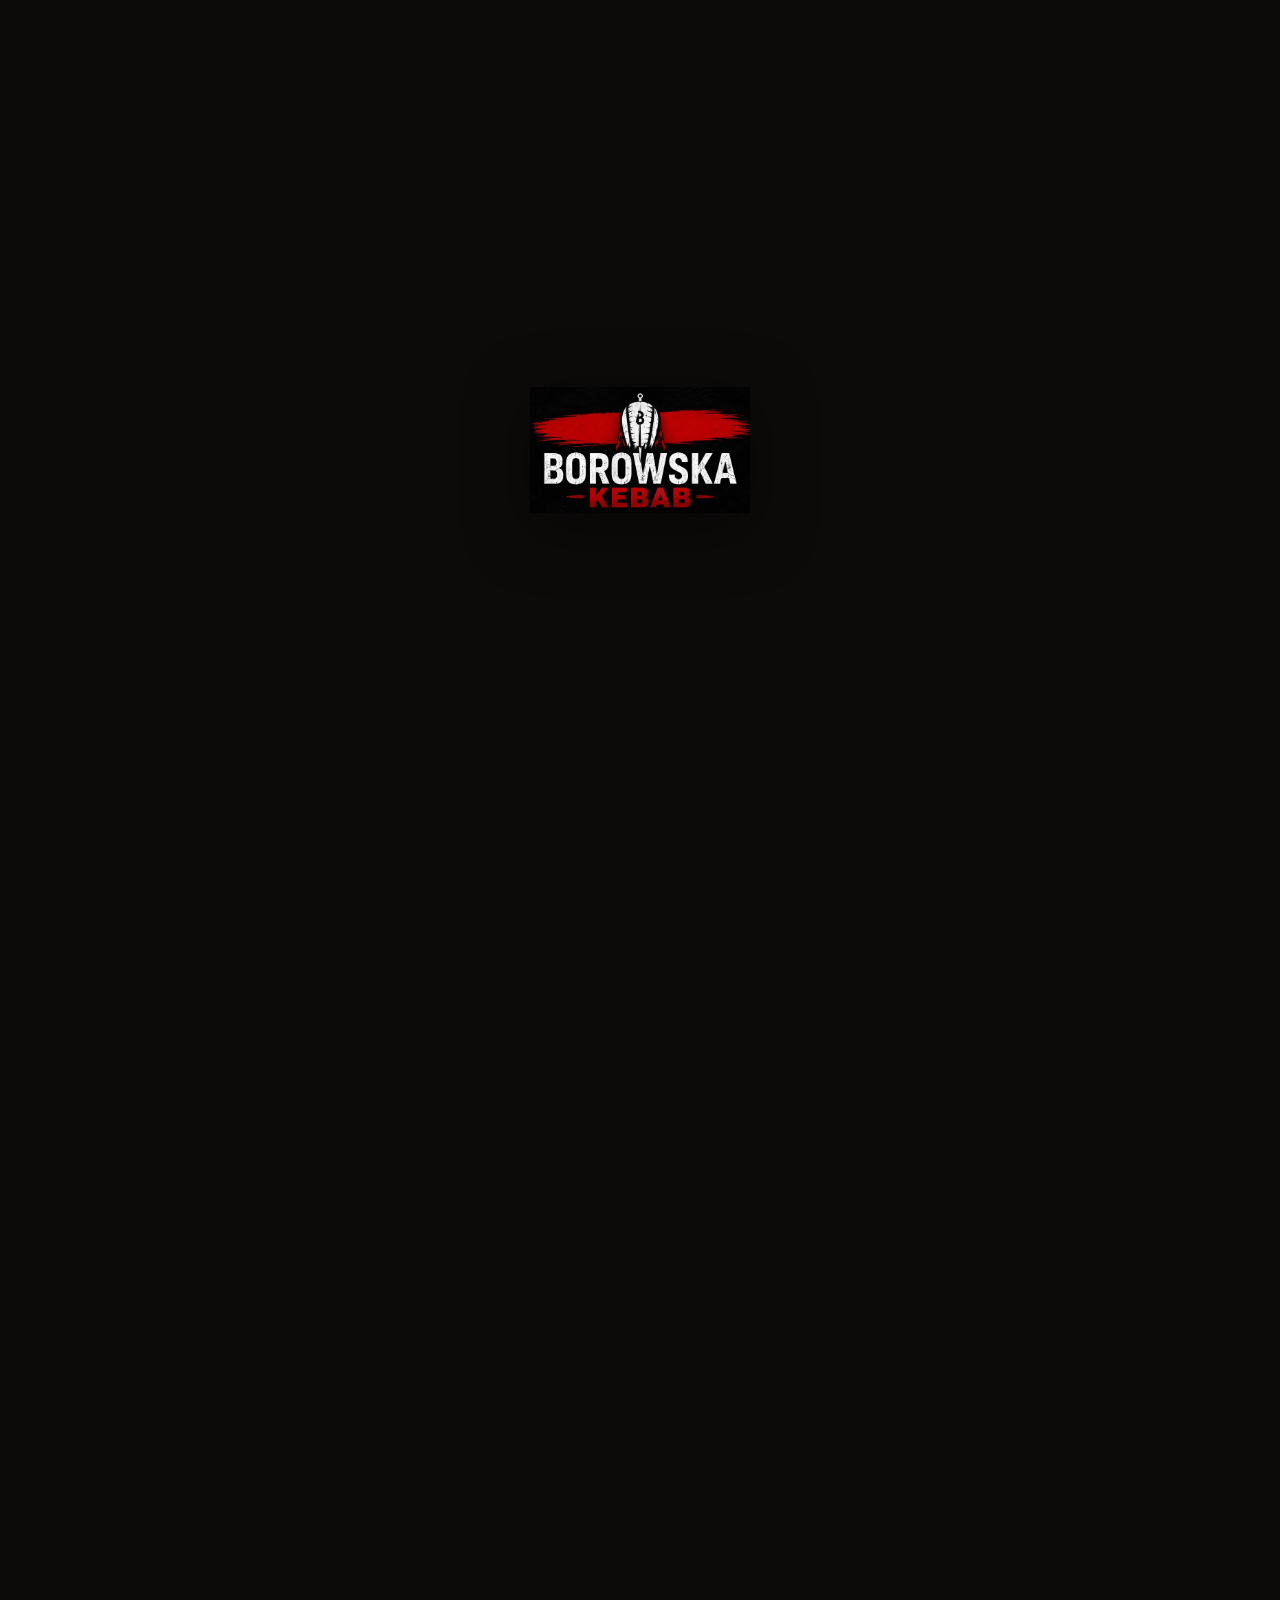
==== commit 8923ebc9: "Update index.html" ====
--- a/index.html
+++ b/index.html
@@ -1095,7 +1095,7 @@
 <section class="story" id="about">
 <div class="wrap story-grid">
 <div class="story-visual">
-<img src="image/hero.jpg" alt="Zespół Borowska Kebab przy pracy">
+<img src="image/praca.jpg" alt="Zespół Borowska Kebab przy pracy">
 </div>
 <div>
 <span class="kicker" data-i18n="about.kicker">O nas</span>
@@ -1185,7 +1185,7 @@
 <section class="promo" id="promo">
 <div class="wrap promo-grid">
 <div class="promo-visual">
-<img src="image/promo.jpg" alt="Promocja dla studentów i gości Aquaparku Wrocław">
+<img src="image/promo1.jpg" alt="Promocja dla studentów i gości Aquaparku Wrocław">
 </div>
 <div>
 <span class="promo-badge" data-i18n="promo.badge">Promocja</span>
@@ -1206,7 +1206,7 @@
 <div class="category">
 <div class="category-title">
 <h3 data-i18n="cat.kebab">Kebab</h3>
-<span class="category-count" data-i18n="cat.kebab_count">7 pozycji</span>
+<span class="category-count" data-i18n="cat.kebab_count">8 pozycji</span>
 </div>
 <div class="dish-list">
 <div class="dish">
@@ -1214,7 +1214,7 @@
 <div class="dish-info"><h4 data-i18n="dish.tortilla.name">Tortilla</h4><p data-i18n="dish.tortilla.desc">Mięso, surówka, sos.</p></div>
 </div>
 <div class="dish">
-<div class="dish-thumb"><img src="image/BOROWSKA-KEBAB_CloseUp.jpg" alt="Knysza kebab"></div>
+<div class="dish-thumb"><img src="image/knysha.jpg" alt="Knysza kebab"></div>
 <div class="dish-info"><h4 data-i18n="dish.knysza.name">Knysza</h4><p data-i18n="dish.knysza.desc">Mięso, surówka, sos.</p></div>
 </div>
 <div class="dish">
@@ -1232,6 +1232,10 @@
 <div class="dish">
 <div class="dish-thumb"><img src="image/zestaw-nuggets.jpg" alt="Zestaw Nuggets"></div>
 <div class="dish-info"><h4 data-i18n="dish.nuggets.name">Zestaw Nuggets</h4><p data-i18n="dish.nuggets.desc">Nuggetsy, frytki, surówka, sos.</p></div>
+</div>
+<div class="dish">
+<div class="dish-thumb"><img src="image/bulka.jpg" alt="Bułka kebab"></div>
+<div class="dish-info"><h4 data-i18n="dish.bulkazwykla.name">Bułka Kebab</h4><p data-i18n="dish.bulkazwykla.desc">Mięso, surówka, sos.</p></div>
 </div>
 <div class="dish">
 <div class="dish-thumb"><img src="image/bulka.jpg" alt="Fry bułka z serem"></div>
@@ -1259,11 +1263,11 @@
 <div class="dish-info"><h4 data-i18n="dish.zestawfalafel.name">Zestaw Falafel</h4><p data-i18n="dish.zestawfalafel.desc">Falafel, hummus lub frytki, surówka, sos.</p></div>
 </div>
 <div class="dish">
-<div class="dish-thumb"><img src="image/BOROWSKA-KEBAB_CloseUp.jpg" alt="Zestaw Smażony Ser"></div>
+<div class="dish-thumb"><img src="image/frytki.jpg" alt="Zestaw Smażony Ser"></div>
 <div class="dish-info"><h4 data-i18n="dish.ser.name">Zestaw Smażony Ser</h4><p data-i18n="dish.ser.desc">Ser, frytki, sos.</p></div>
 </div>
 <div class="dish">
-<div class="dish-thumb"><img src="image/BOROWSKA-KEBAB_CloseUp.jpg" alt="Zestaw Filet Mintaja"></div>
+<div class="dish-thumb"><img src="image/frytki.jpg" alt="Zestaw Filet Mintaja"></div>
 <div class="dish-info"><h4 data-i18n="dish.mintaj.name">Zestaw Filet Mintaja</h4><p data-i18n="dish.mintaj.desc">Filet, frytki, sos.</p></div>
 </div>
 </div>
@@ -1272,7 +1276,7 @@
 <div class="category">
 <div class="category-title">
 <h3 data-i18n="cat.boxy">Boxy</h3>
-<span class="category-count" data-i18n="cat.boxy_count">2 pozycje</span>
+<span class="category-count" data-i18n="cat.boxy_count">3 pozycje</span>
 </div>
 <div class="dish-list">
 <div class="dish">
@@ -1282,6 +1286,10 @@
 <div class="dish">
 <div class="dish-thumb"><img src="image/zestaw-nuggets.jpg" alt="Nuggets Box"></div>
 <div class="dish-info"><h4 data-i18n="dish.nuggetsbox.name">Nuggets Box</h4><p data-i18n="dish.nuggetsbox.desc">Nuggetsy, frytki, sos.</p></div>
+</div>
+<div class="dish">
+<div class="dish-thumb"><img src="image/zestaw-falafel.jpg" alt="Box Falafel"></div>
+<div class="dish-info"><h4 data-i18n="dish.falafelbox.name">Box Falafel</h4><p data-i18n="dish.falafelbox.desc">Falafel, frytki, sos.</p></div>
 </div>
 </div>
 </div>
@@ -1320,6 +1328,47 @@
 <div class="dish">
 <div class="dish-thumb"><img src="image/falafel.jpg" alt="Falafel"></div>
 <div class="dish-info"><h4 data-i18n="dish.falafeldod.name">Falafel</h4><p data-i18n="dish.falafeldod.desc">Dodatkowa porcja falafela.</p></div>
+</div>
+</div>
+</div>
+
+<div class="category">
+<div class="category-title">
+<h3 data-i18n="cat.sosy">Sosy</h3>
+<span class="category-count" data-i18n="cat.sosy_count">8 pozycji</span>
+</div>
+<div class="dish-list">
+<div class="dish">
+<div class="dish-thumb"><img src="image/sos-czosnkowy.jpg" alt="Sos czosnkowy"></div>
+<div class="dish-info"><h4 data-i18n="dish.sosczosnkowy.name">Sos Czosnkowy</h4></div>
+</div>
+<div class="dish">
+<div class="dish-thumb"><img src="image/sos-lagodny.jpg" alt="Sos łagodny"></div>
+<div class="dish-info"><h4 data-i18n="dish.soslagodny.name">Sos Łagodny</h4></div>
+</div>
+<div class="dish">
+<div class="dish-thumb"><img src="image/sos-ostry.jpg" alt="Sos ostry"></div>
+<div class="dish-info"><h4 data-i18n="dish.sosostry.name">Sos Ostry</h4></div>
+</div>
+<div class="dish">
+<div class="dish-thumb"><img src="image/sos-1000wysp.jpg" alt="Sos tysiąca wysp"></div>
+<div class="dish-info"><h4 data-i18n="dish.sos1000wysp.name">Sos Tysiąca Wysp</h4></div>
+</div>
+<div class="dish">
+<div class="dish-thumb"><img src="image/sos-serowy.jpg" alt="Sos serowy"></div>
+<div class="dish-info"><h4 data-i18n="dish.sosserowy.name">Sos Serowy</h4></div>
+</div>
+<div class="dish">
+<div class="dish-thumb"><img src="image/ketchup.jpg" alt="Sos keczup"></div>
+<div class="dish-info"><h4 data-i18n="dish.soskeczup.name">Sos Keczup</h4></div>
+</div>
+<div class="dish">
+<div class="dish-thumb"><img src="image/sos-extra-ostry.jpg" alt="Sos ekstra ostry"></div>
+<div class="dish-info"><h4 data-i18n="dish.sosextraostry.name">Sos Ekstra Ostry</h4></div>
+</div>
+<div class="dish">
+<div class="dish-thumb"><img src="image/vinegret.jpg" alt="Sos algierski"></div>
+<div class="dish-info"><h4 data-i18n="dish.sosalgierski.name">Sos Algierski</h4></div>
 </div>
 </div>
 </div>
@@ -1412,7 +1461,7 @@
   if(!preloader) return;
 
   const reduceMotionPreload = window.matchMedia('(prefers-reduced-motion: reduce)').matches;
-  const MIN_DURATION = reduceMotionPreload ? 0 : 1000; // 1 секунда, если анимации не отключены
+  const MIN_DURATION = reduceMotionPreload ? 0 : 3000; // 3 секунды, если анимации не отключены
   const start = Date.now();
 
   function hidePreloader(){
@@ -1509,15 +1558,17 @@
     "menu.subtitle": "Every item on the Borowska Kebab menu — from the classic tortilla to salads and drinks.",
 
     "cat.kebab": "Kebab",
-    "cat.kebab_count": "7 items",
+    "cat.kebab_count": "8 items",
     "cat.veg": "Vegetarian dishes",
     "cat.veg_count": "5 items",
     "cat.boxy": "Boxes",
-    "cat.boxy_count": "2 items",
+    "cat.boxy_count": "3 items",
     "cat.salatki": "Salads",
     "cat.salatki_count": "2 items",
     "cat.dodatki": "Extras",
     "cat.dodatki_count": "3 items",
+    "cat.sosy": "Sauces",
+    "cat.sosy_count": "8 items",
     "cat.napoje": "Drinks",
     "cat.napoje_count": "7 items",
 
@@ -1533,6 +1584,8 @@
     "dish.kapsalon.desc": "Meat, fries, cheese, coleslaw, sauce.",
     "dish.nuggets.name": "Nuggets Set",
     "dish.nuggets.desc": "Nuggets, fries, coleslaw, sauce.",
+    "dish.bulkazwykla.name": "Kebab Roll",
+    "dish.bulkazwykla.desc": "Meat, coleslaw, sauce.",
     "dish.bulka.name": "Fried Roll with Cheese",
     "dish.bulka.desc": "Meat, fries, cheese, sauce.",
 
@@ -1551,6 +1604,8 @@
     "dish.kebabbox.desc": "Meat, fries, sauce.",
     "dish.nuggetsbox.name": "Nuggets Box",
     "dish.nuggetsbox.desc": "Nuggets, fries, sauce.",
+    "dish.falafelbox.name": "Falafel Box",
+    "dish.falafelbox.desc": "Falafel, fries, sauce.",
 
     "dish.grecka.name": "Greek Salad",
     "dish.grecka.desc": "Mixed greens, olives, feta cheese.",
@@ -1563,6 +1618,15 @@
     "dish.sos.desc": "Extra portion of sauce.",
     "dish.falafeldod.name": "Falafel",
     "dish.falafeldod.desc": "Extra portion of falafel.",
+
+    "dish.sosczosnkowy.name": "Garlic Sauce",
+    "dish.soslagodny.name": "Mild Sauce",
+    "dish.sosostry.name": "Hot Sauce",
+    "dish.sos1000wysp.name": "Thousand Island Sauce",
+    "dish.sosserowy.name": "Cheese Sauce",
+    "dish.soskeczup.name": "Ketchup",
+    "dish.sosextraostry.name": "Extra Hot Sauce",
+    "dish.sosalgierski.name": "Algerian Sauce",
 
     "dish.woda1.name": "Still Water",
     "dish.woda2.name": "Sparkling Water",
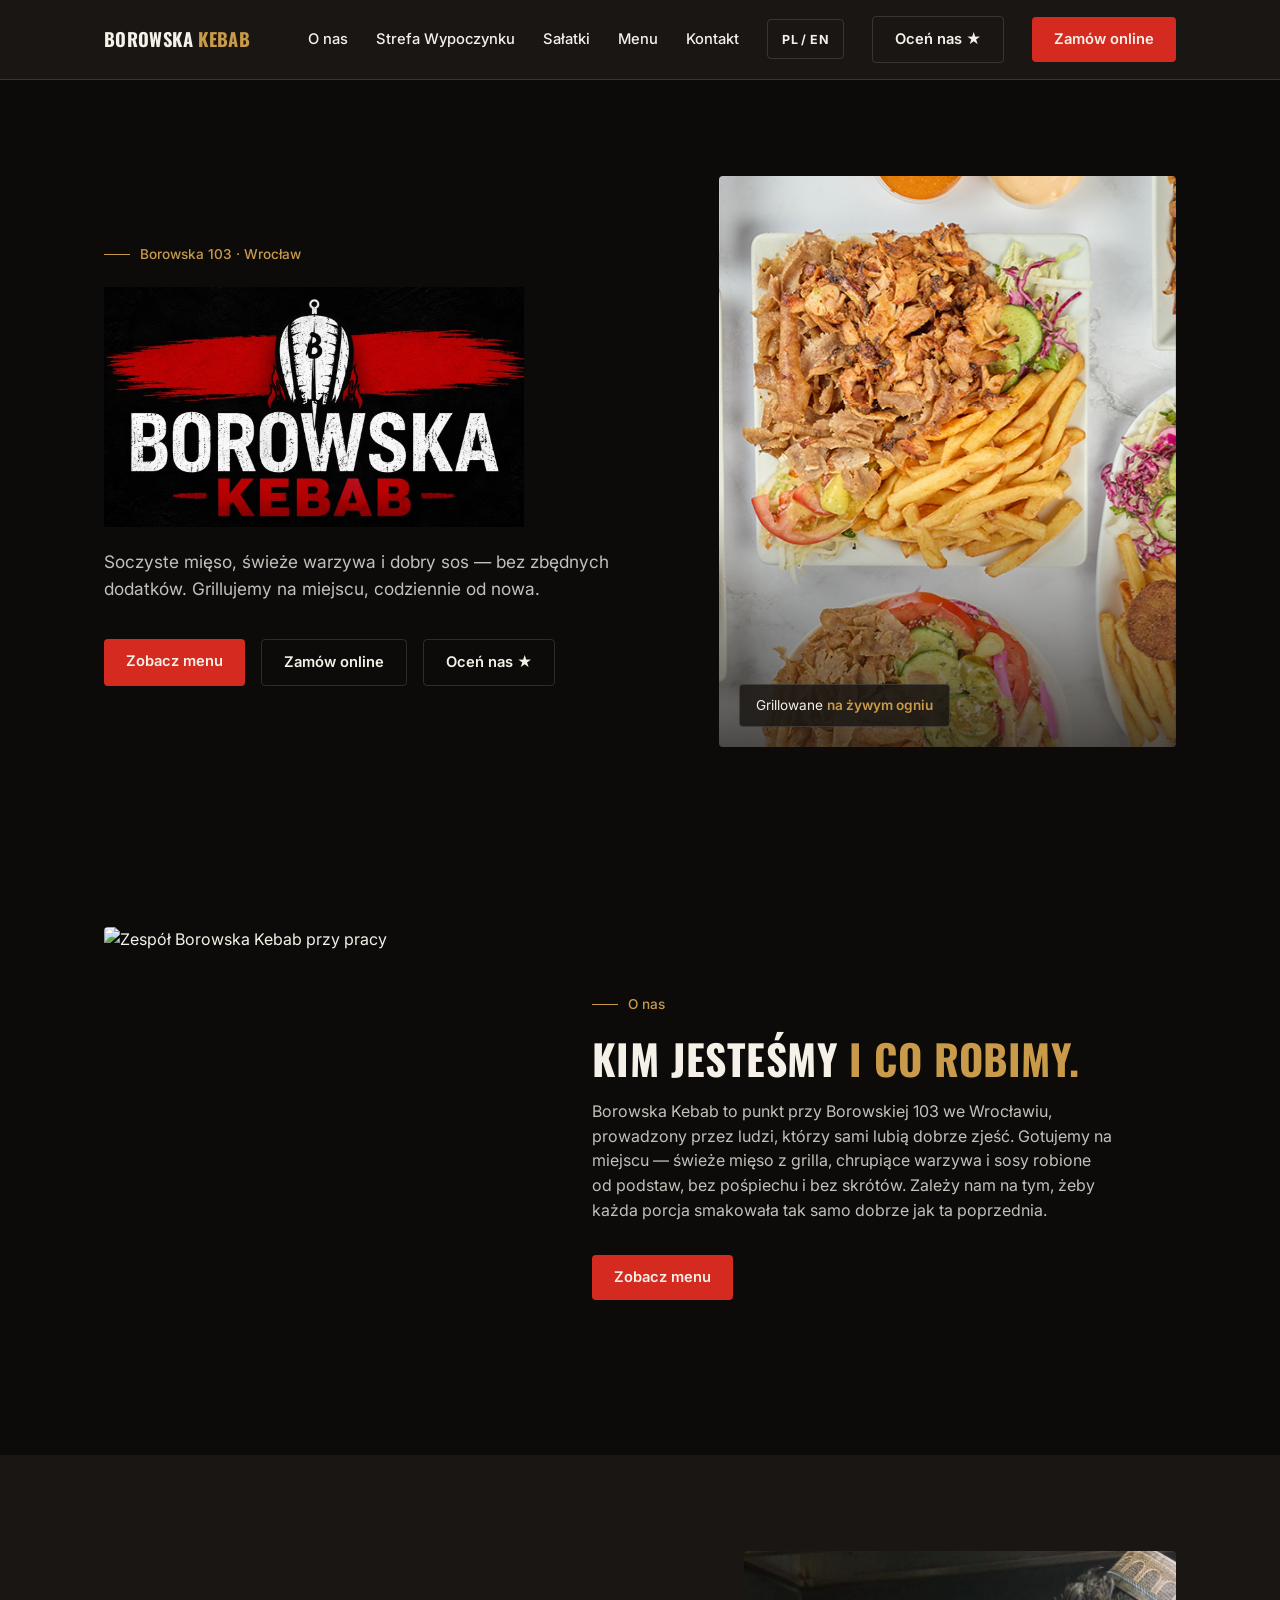
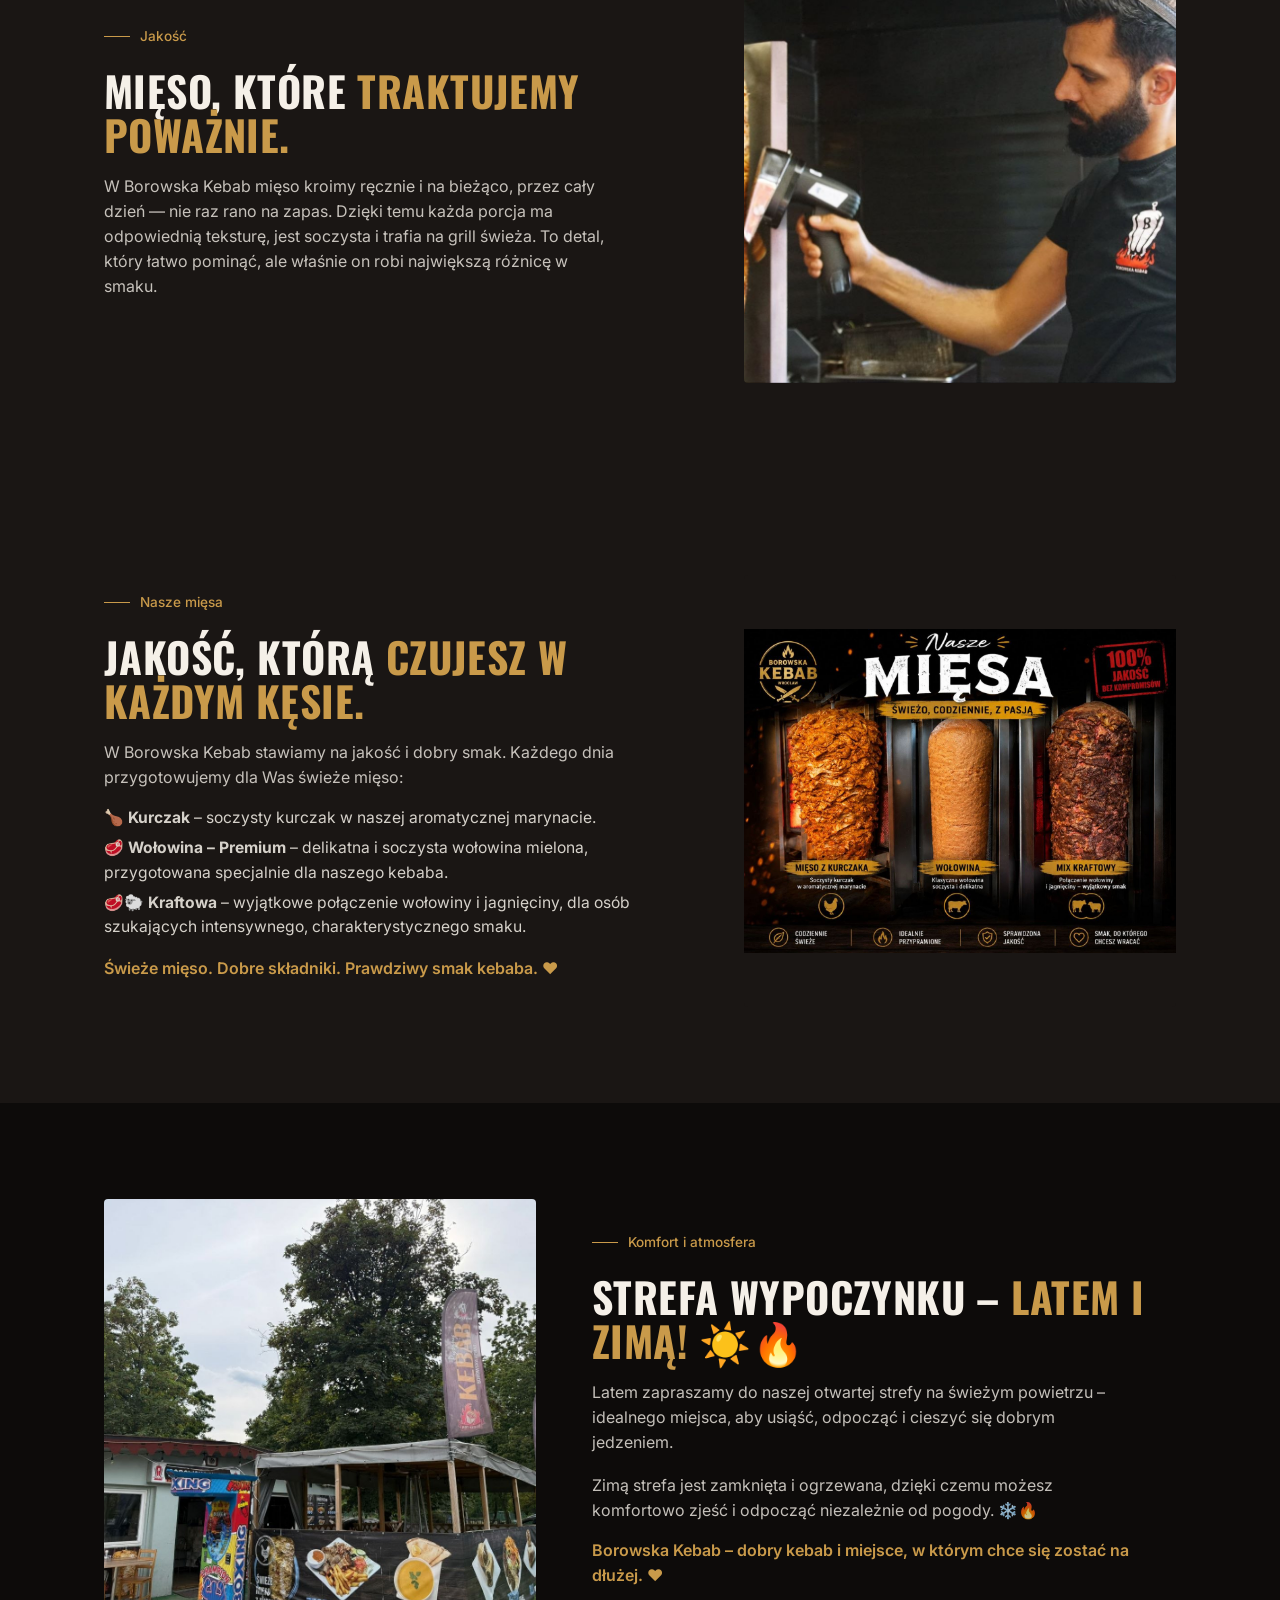
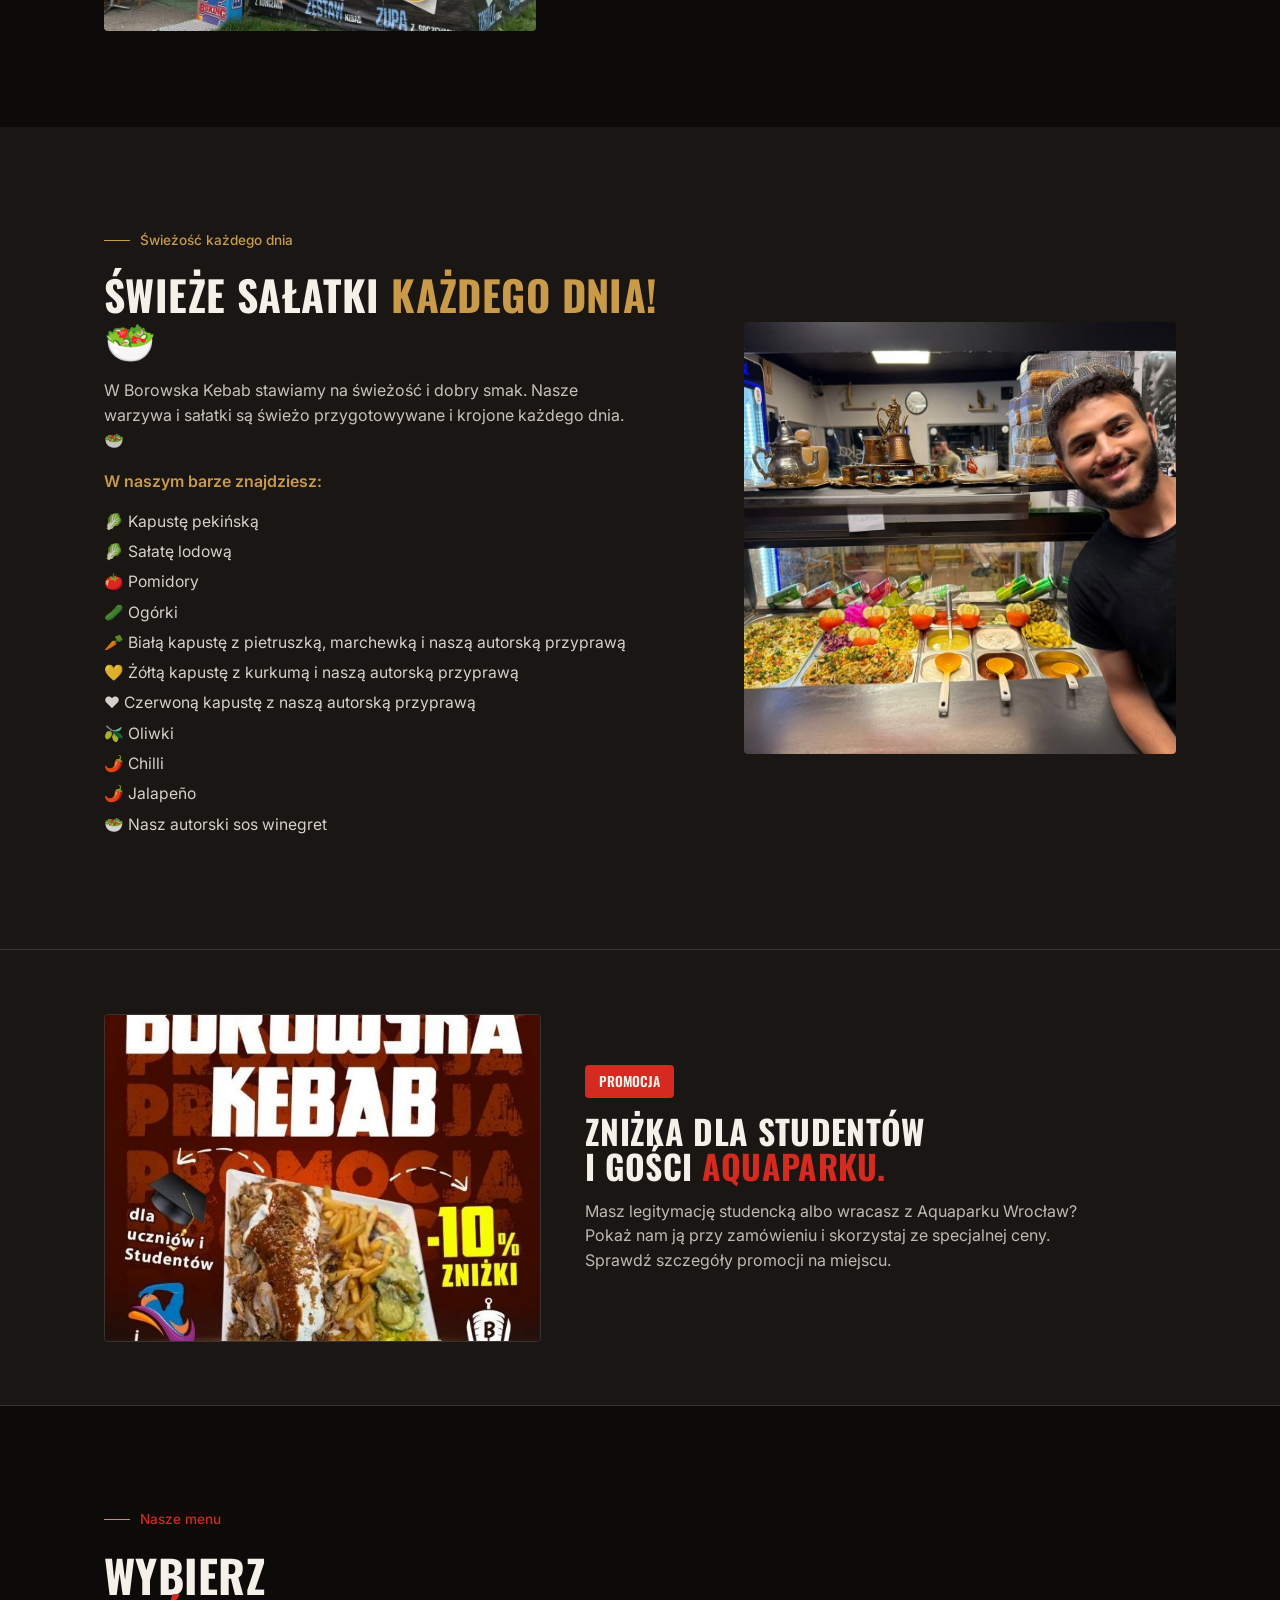
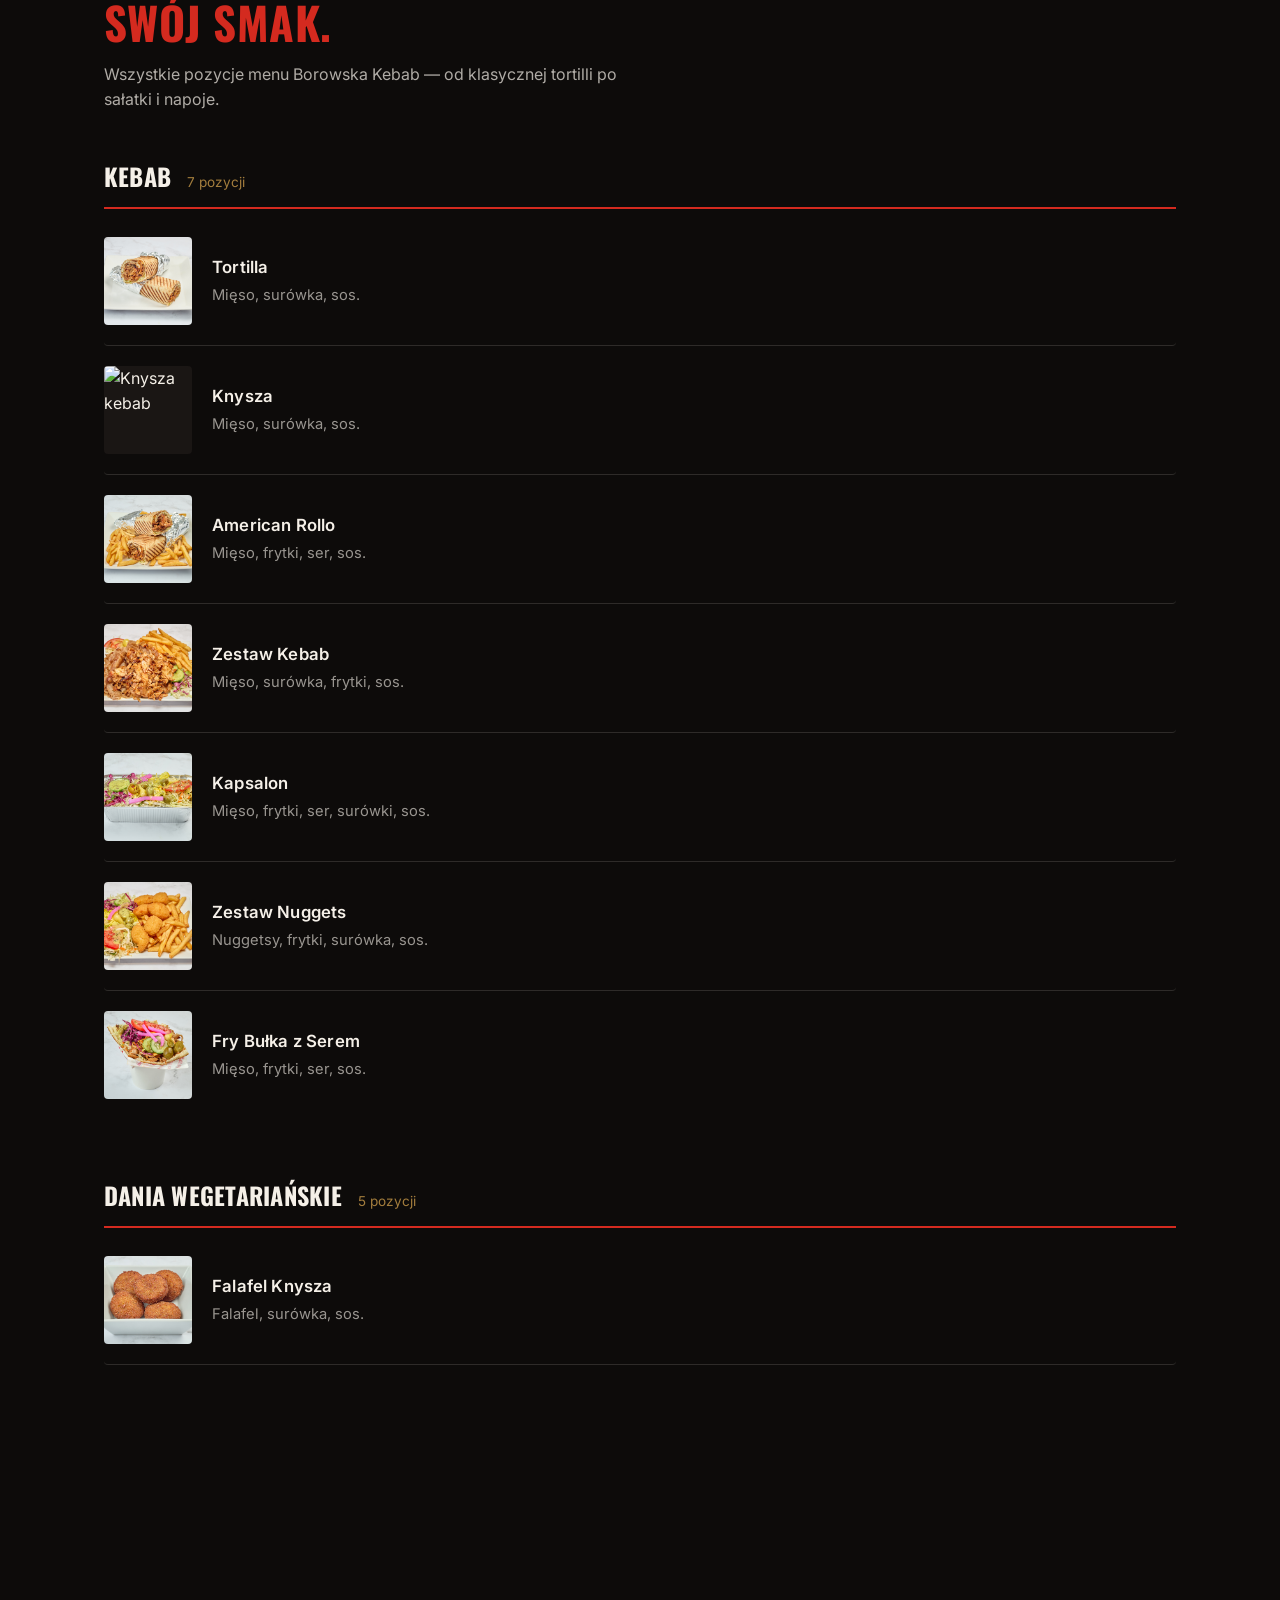
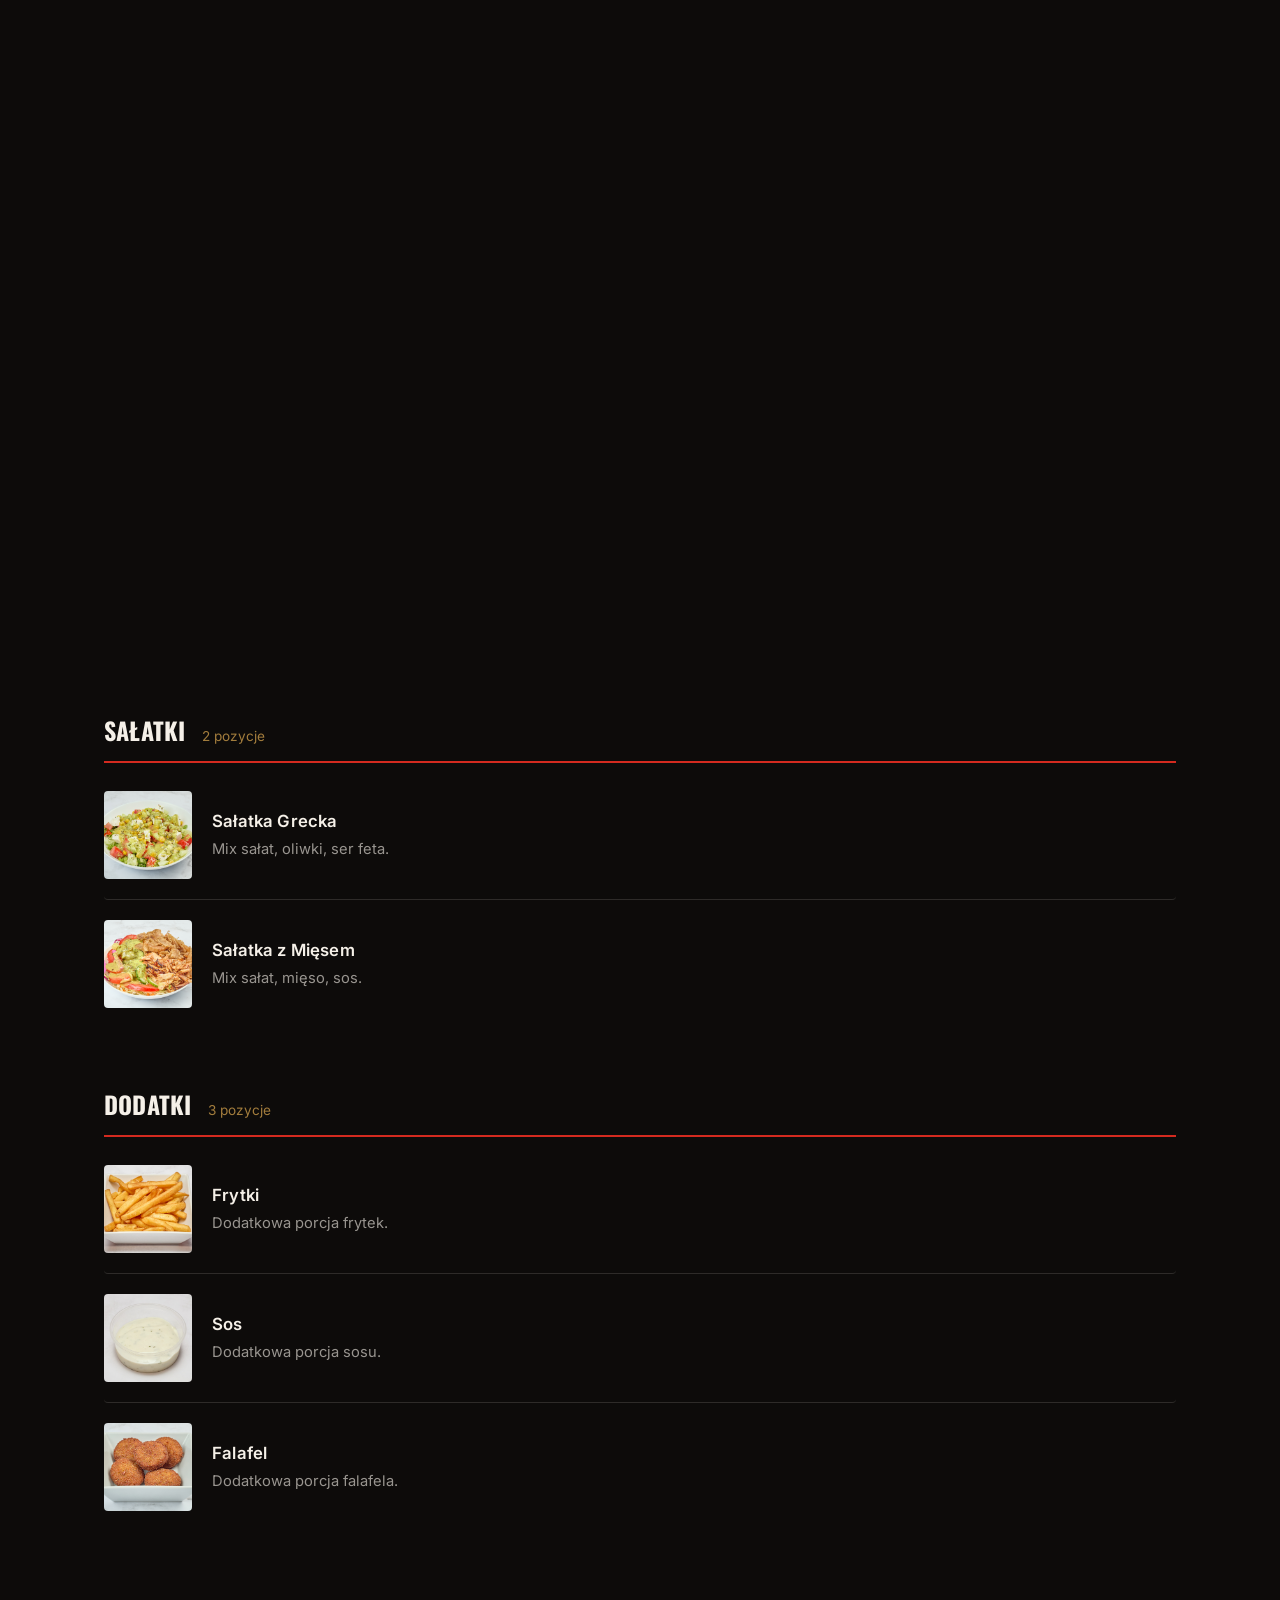
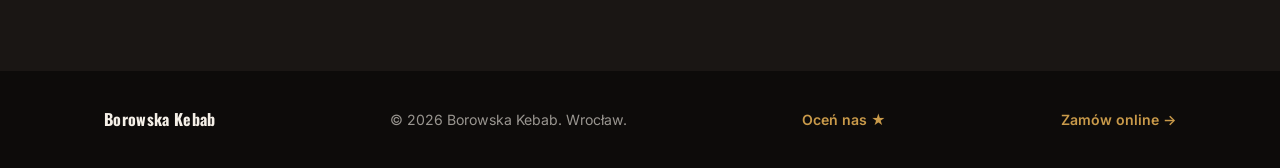
==== commit 1048be6b: "Update index.html" ====
--- a/index.html
+++ b/index.html
@@ -1095,7 +1095,7 @@
 <section class="story" id="about">
 <div class="wrap story-grid">
 <div class="story-visual">
-<img src="image/praca.jpg" alt="Zespół Borowska Kebab przy pracy">
+<img src="image/hero.jpg" alt="Zespół Borowska Kebab przy pracy">
 </div>
 <div>
 <span class="kicker" data-i18n="about.kicker">O nas</span>
@@ -1185,7 +1185,7 @@
 <section class="promo" id="promo">
 <div class="wrap promo-grid">
 <div class="promo-visual">
-<img src="image/promo1.jpg" alt="Promocja dla studentów i gości Aquaparku Wrocław">
+<img src="image/promo.jpg" alt="Promocja dla studentów i gości Aquaparku Wrocław">
 </div>
 <div>
 <span class="promo-badge" data-i18n="promo.badge">Promocja</span>
@@ -1206,7 +1206,7 @@
 <div class="category">
 <div class="category-title">
 <h3 data-i18n="cat.kebab">Kebab</h3>
-<span class="category-count" data-i18n="cat.kebab_count">8 pozycji</span>
+<span class="category-count" data-i18n="cat.kebab_count">7 pozycji</span>
 </div>
 <div class="dish-list">
 <div class="dish">
@@ -1214,7 +1214,7 @@
 <div class="dish-info"><h4 data-i18n="dish.tortilla.name">Tortilla</h4><p data-i18n="dish.tortilla.desc">Mięso, surówka, sos.</p></div>
 </div>
 <div class="dish">
-<div class="dish-thumb"><img src="image/knysha.jpg" alt="Knysza kebab"></div>
+<div class="dish-thumb"><img src="image/BOROWSKA-KEBAB_CloseUp.jpg" alt="Knysza kebab"></div>
 <div class="dish-info"><h4 data-i18n="dish.knysza.name">Knysza</h4><p data-i18n="dish.knysza.desc">Mięso, surówka, sos.</p></div>
 </div>
 <div class="dish">
@@ -1232,10 +1232,6 @@
 <div class="dish">
 <div class="dish-thumb"><img src="image/zestaw-nuggets.jpg" alt="Zestaw Nuggets"></div>
 <div class="dish-info"><h4 data-i18n="dish.nuggets.name">Zestaw Nuggets</h4><p data-i18n="dish.nuggets.desc">Nuggetsy, frytki, surówka, sos.</p></div>
-</div>
-<div class="dish">
-<div class="dish-thumb"><img src="image/bulka.jpg" alt="Bułka kebab"></div>
-<div class="dish-info"><h4 data-i18n="dish.bulkazwykla.name">Bułka Kebab</h4><p data-i18n="dish.bulkazwykla.desc">Mięso, surówka, sos.</p></div>
 </div>
 <div class="dish">
 <div class="dish-thumb"><img src="image/bulka.jpg" alt="Fry bułka z serem"></div>
@@ -1263,11 +1259,11 @@
 <div class="dish-info"><h4 data-i18n="dish.zestawfalafel.name">Zestaw Falafel</h4><p data-i18n="dish.zestawfalafel.desc">Falafel, hummus lub frytki, surówka, sos.</p></div>
 </div>
 <div class="dish">
-<div class="dish-thumb"><img src="image/frytki.jpg" alt="Zestaw Smażony Ser"></div>
+<div class="dish-thumb"><img src="image/BOROWSKA-KEBAB_CloseUp.jpg" alt="Zestaw Smażony Ser"></div>
 <div class="dish-info"><h4 data-i18n="dish.ser.name">Zestaw Smażony Ser</h4><p data-i18n="dish.ser.desc">Ser, frytki, sos.</p></div>
 </div>
 <div class="dish">
-<div class="dish-thumb"><img src="image/frytki.jpg" alt="Zestaw Filet Mintaja"></div>
+<div class="dish-thumb"><img src="image/BOROWSKA-KEBAB_CloseUp.jpg" alt="Zestaw Filet Mintaja"></div>
 <div class="dish-info"><h4 data-i18n="dish.mintaj.name">Zestaw Filet Mintaja</h4><p data-i18n="dish.mintaj.desc">Filet, frytki, sos.</p></div>
 </div>
 </div>
@@ -1276,7 +1272,7 @@
 <div class="category">
 <div class="category-title">
 <h3 data-i18n="cat.boxy">Boxy</h3>
-<span class="category-count" data-i18n="cat.boxy_count">3 pozycje</span>
+<span class="category-count" data-i18n="cat.boxy_count">2 pozycje</span>
 </div>
 <div class="dish-list">
 <div class="dish">
@@ -1287,10 +1283,6 @@
 <div class="dish-thumb"><img src="image/zestaw-nuggets.jpg" alt="Nuggets Box"></div>
 <div class="dish-info"><h4 data-i18n="dish.nuggetsbox.name">Nuggets Box</h4><p data-i18n="dish.nuggetsbox.desc">Nuggetsy, frytki, sos.</p></div>
 </div>
-<div class="dish">
-<div class="dish-thumb"><img src="image/zestaw-falafel.jpg" alt="Box Falafel"></div>
-<div class="dish-info"><h4 data-i18n="dish.falafelbox.name">Box Falafel</h4><p data-i18n="dish.falafelbox.desc">Falafel, frytki, sos.</p></div>
-</div>
 </div>
 </div>
 
@@ -1328,47 +1320,6 @@
 <div class="dish">
 <div class="dish-thumb"><img src="image/falafel.jpg" alt="Falafel"></div>
 <div class="dish-info"><h4 data-i18n="dish.falafeldod.name">Falafel</h4><p data-i18n="dish.falafeldod.desc">Dodatkowa porcja falafela.</p></div>
-</div>
-</div>
-</div>
-
-<div class="category">
-<div class="category-title">
-<h3 data-i18n="cat.sosy">Sosy</h3>
-<span class="category-count" data-i18n="cat.sosy_count">8 pozycji</span>
-</div>
-<div class="dish-list">
-<div class="dish">
-<div class="dish-thumb"><img src="image/sos-czosnkowy.jpg" alt="Sos czosnkowy"></div>
-<div class="dish-info"><h4 data-i18n="dish.sosczosnkowy.name">Sos Czosnkowy</h4></div>
-</div>
-<div class="dish">
-<div class="dish-thumb"><img src="image/sos-lagodny.jpg" alt="Sos łagodny"></div>
-<div class="dish-info"><h4 data-i18n="dish.soslagodny.name">Sos Łagodny</h4></div>
-</div>
-<div class="dish">
-<div class="dish-thumb"><img src="image/sos-ostry.jpg" alt="Sos ostry"></div>
-<div class="dish-info"><h4 data-i18n="dish.sosostry.name">Sos Ostry</h4></div>
-</div>
-<div class="dish">
-<div class="dish-thumb"><img src="image/sos-1000wysp.jpg" alt="Sos tysiąca wysp"></div>
-<div class="dish-info"><h4 data-i18n="dish.sos1000wysp.name">Sos Tysiąca Wysp</h4></div>
-</div>
-<div class="dish">
-<div class="dish-thumb"><img src="image/sos-serowy.jpg" alt="Sos serowy"></div>
-<div class="dish-info"><h4 data-i18n="dish.sosserowy.name">Sos Serowy</h4></div>
-</div>
-<div class="dish">
-<div class="dish-thumb"><img src="image/ketchup.jpg" alt="Sos keczup"></div>
-<div class="dish-info"><h4 data-i18n="dish.soskeczup.name">Sos Keczup</h4></div>
-</div>
-<div class="dish">
-<div class="dish-thumb"><img src="image/sos-extra-ostry.jpg" alt="Sos ekstra ostry"></div>
-<div class="dish-info"><h4 data-i18n="dish.sosextraostry.name">Sos Ekstra Ostry</h4></div>
-</div>
-<div class="dish">
-<div class="dish-thumb"><img src="image/vinegret.jpg" alt="Sos algierski"></div>
-<div class="dish-info"><h4 data-i18n="dish.sosalgierski.name">Sos Algierski</h4></div>
 </div>
 </div>
 </div>
@@ -1461,7 +1412,7 @@
   if(!preloader) return;
 
   const reduceMotionPreload = window.matchMedia('(prefers-reduced-motion: reduce)').matches;
-  const MIN_DURATION = reduceMotionPreload ? 0 : 3000; // 3 секунды, если анимации не отключены
+  const MIN_DURATION = reduceMotionPreload ? 0 : 1000; // 1 секунда, если анимации не отключены
   const start = Date.now();
 
   function hidePreloader(){
@@ -1558,17 +1509,15 @@
     "menu.subtitle": "Every item on the Borowska Kebab menu — from the classic tortilla to salads and drinks.",
 
     "cat.kebab": "Kebab",
-    "cat.kebab_count": "8 items",
+    "cat.kebab_count": "7 items",
     "cat.veg": "Vegetarian dishes",
     "cat.veg_count": "5 items",
     "cat.boxy": "Boxes",
-    "cat.boxy_count": "3 items",
+    "cat.boxy_count": "2 items",
     "cat.salatki": "Salads",
     "cat.salatki_count": "2 items",
     "cat.dodatki": "Extras",
     "cat.dodatki_count": "3 items",
-    "cat.sosy": "Sauces",
-    "cat.sosy_count": "8 items",
     "cat.napoje": "Drinks",
     "cat.napoje_count": "7 items",
 
@@ -1584,8 +1533,6 @@
     "dish.kapsalon.desc": "Meat, fries, cheese, coleslaw, sauce.",
     "dish.nuggets.name": "Nuggets Set",
     "dish.nuggets.desc": "Nuggets, fries, coleslaw, sauce.",
-    "dish.bulkazwykla.name": "Kebab Roll",
-    "dish.bulkazwykla.desc": "Meat, coleslaw, sauce.",
     "dish.bulka.name": "Fried Roll with Cheese",
     "dish.bulka.desc": "Meat, fries, cheese, sauce.",
 
@@ -1604,8 +1551,6 @@
     "dish.kebabbox.desc": "Meat, fries, sauce.",
     "dish.nuggetsbox.name": "Nuggets Box",
     "dish.nuggetsbox.desc": "Nuggets, fries, sauce.",
-    "dish.falafelbox.name": "Falafel Box",
-    "dish.falafelbox.desc": "Falafel, fries, sauce.",
 
     "dish.grecka.name": "Greek Salad",
     "dish.grecka.desc": "Mixed greens, olives, feta cheese.",
@@ -1618,15 +1563,6 @@
     "dish.sos.desc": "Extra portion of sauce.",
     "dish.falafeldod.name": "Falafel",
     "dish.falafeldod.desc": "Extra portion of falafel.",
-
-    "dish.sosczosnkowy.name": "Garlic Sauce",
-    "dish.soslagodny.name": "Mild Sauce",
-    "dish.sosostry.name": "Hot Sauce",
-    "dish.sos1000wysp.name": "Thousand Island Sauce",
-    "dish.sosserowy.name": "Cheese Sauce",
-    "dish.soskeczup.name": "Ketchup",
-    "dish.sosextraostry.name": "Extra Hot Sauce",
-    "dish.sosalgierski.name": "Algerian Sauce",
 
     "dish.woda1.name": "Still Water",
     "dish.woda2.name": "Sparkling Water",
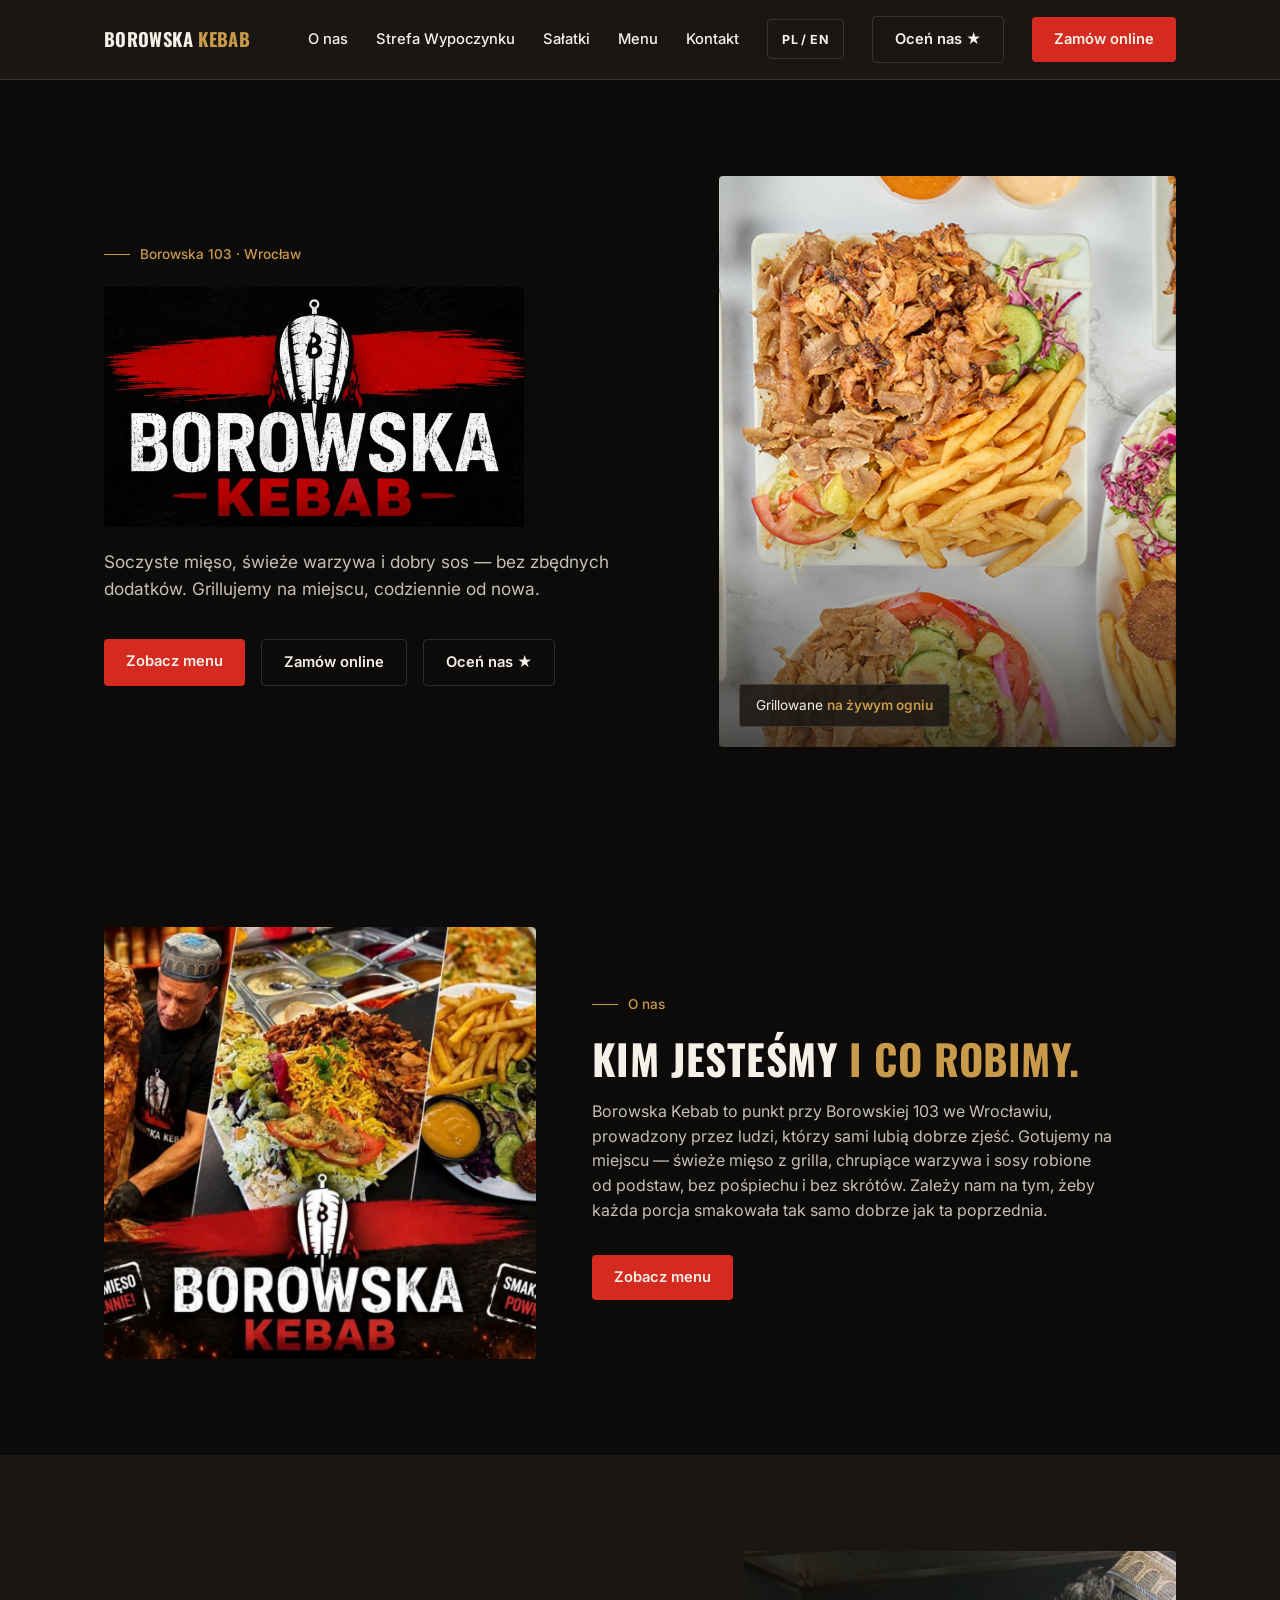
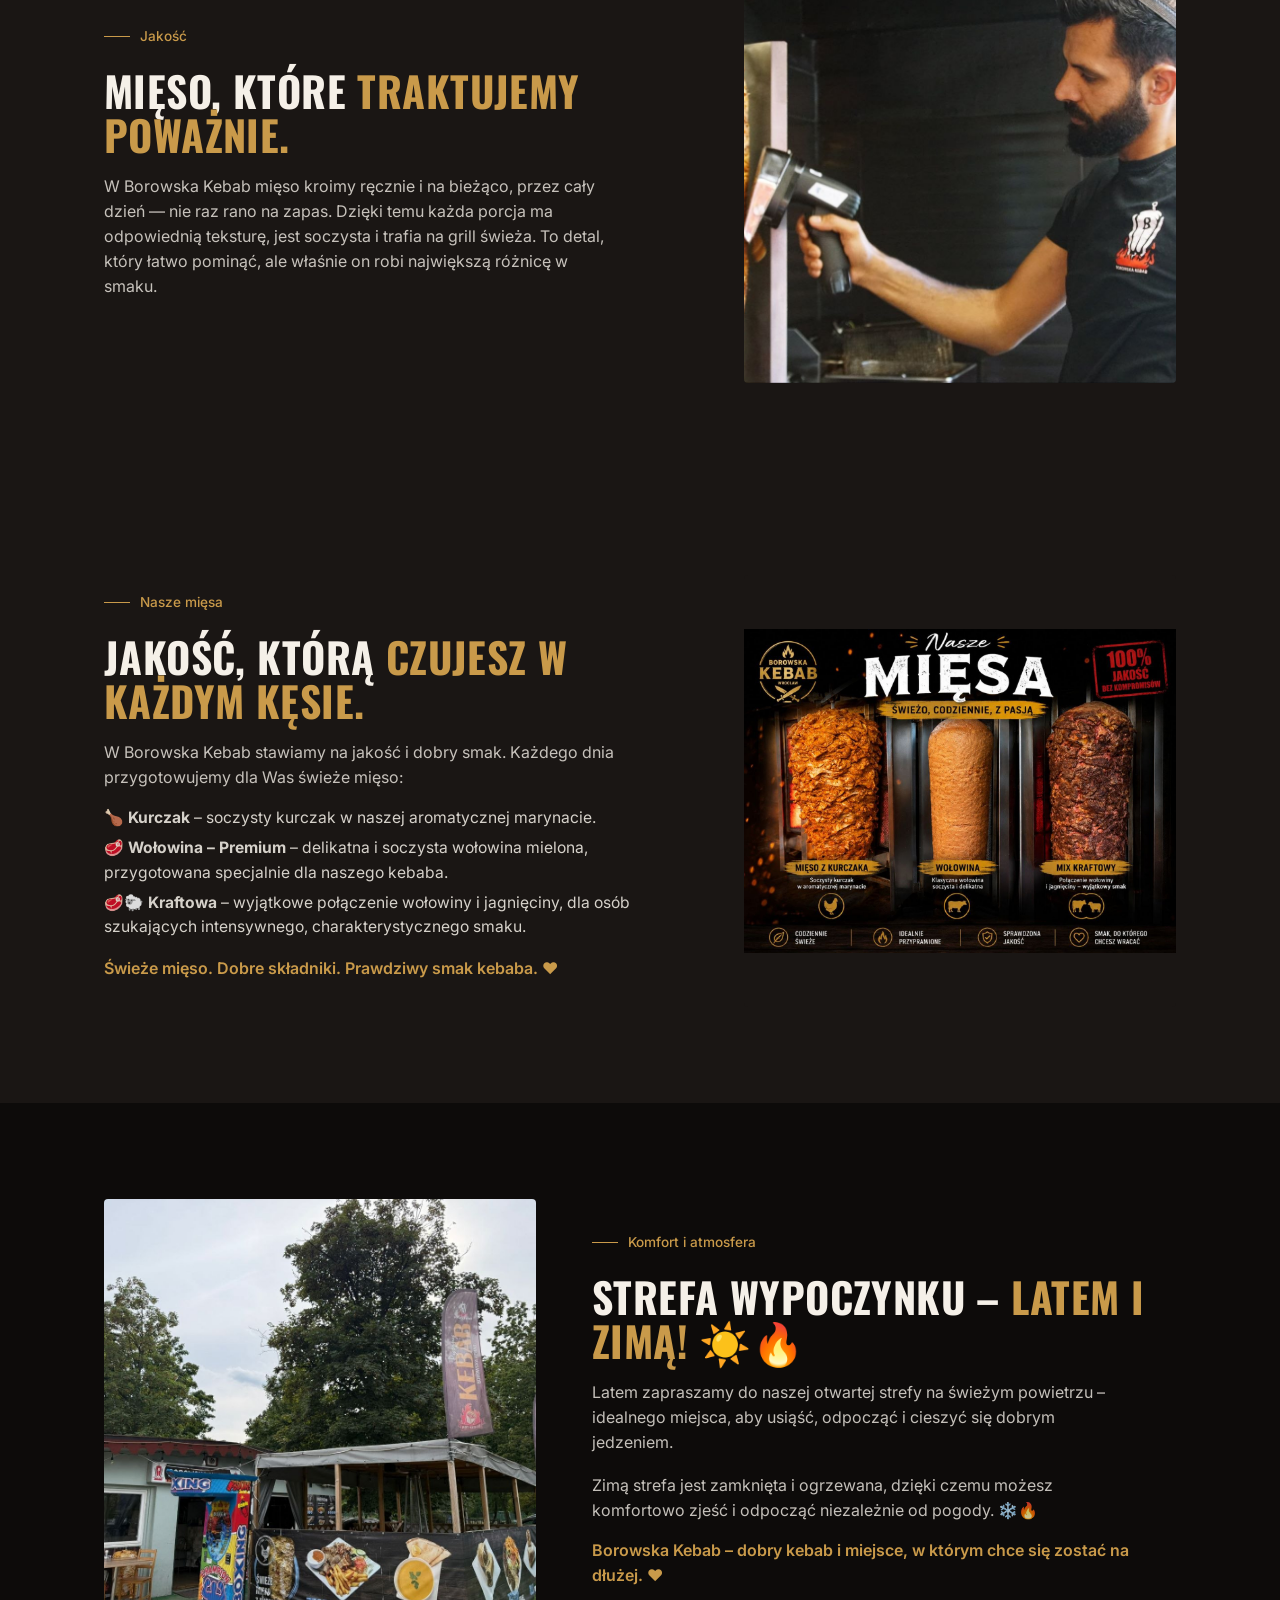
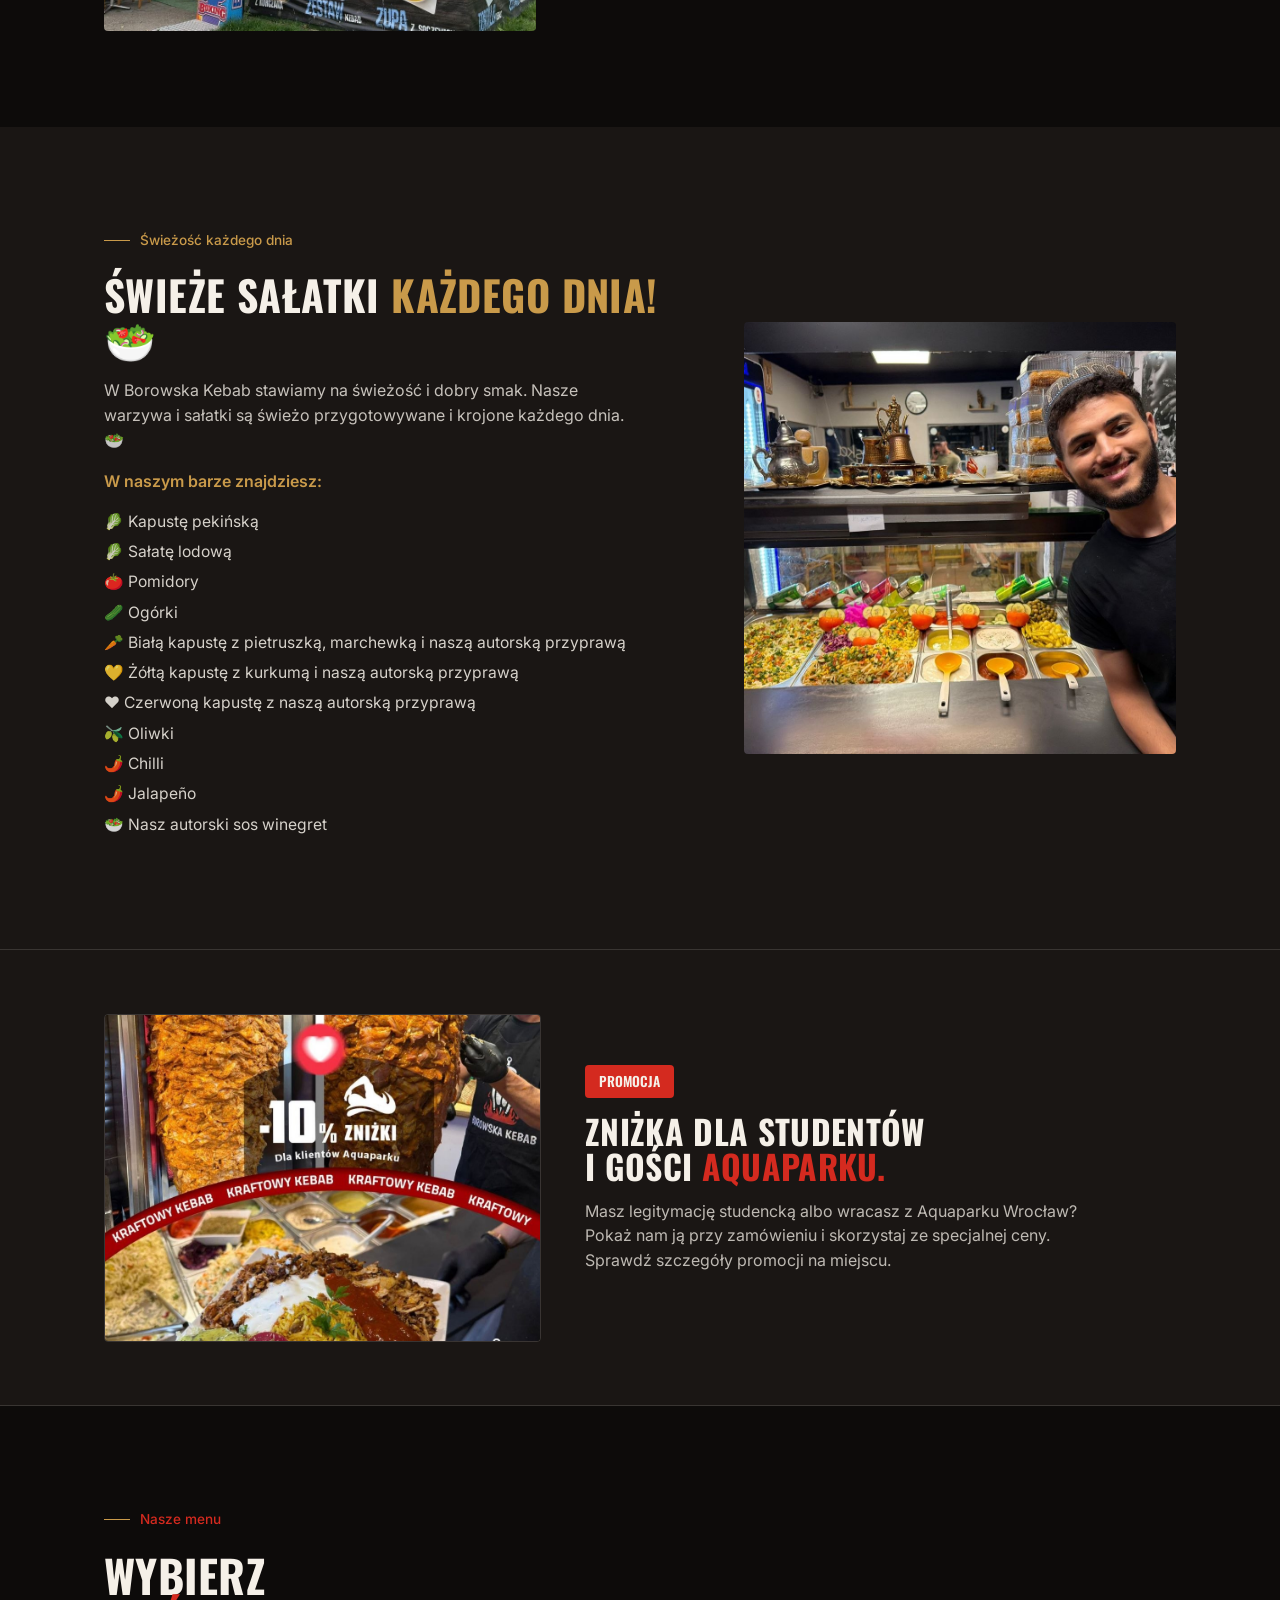
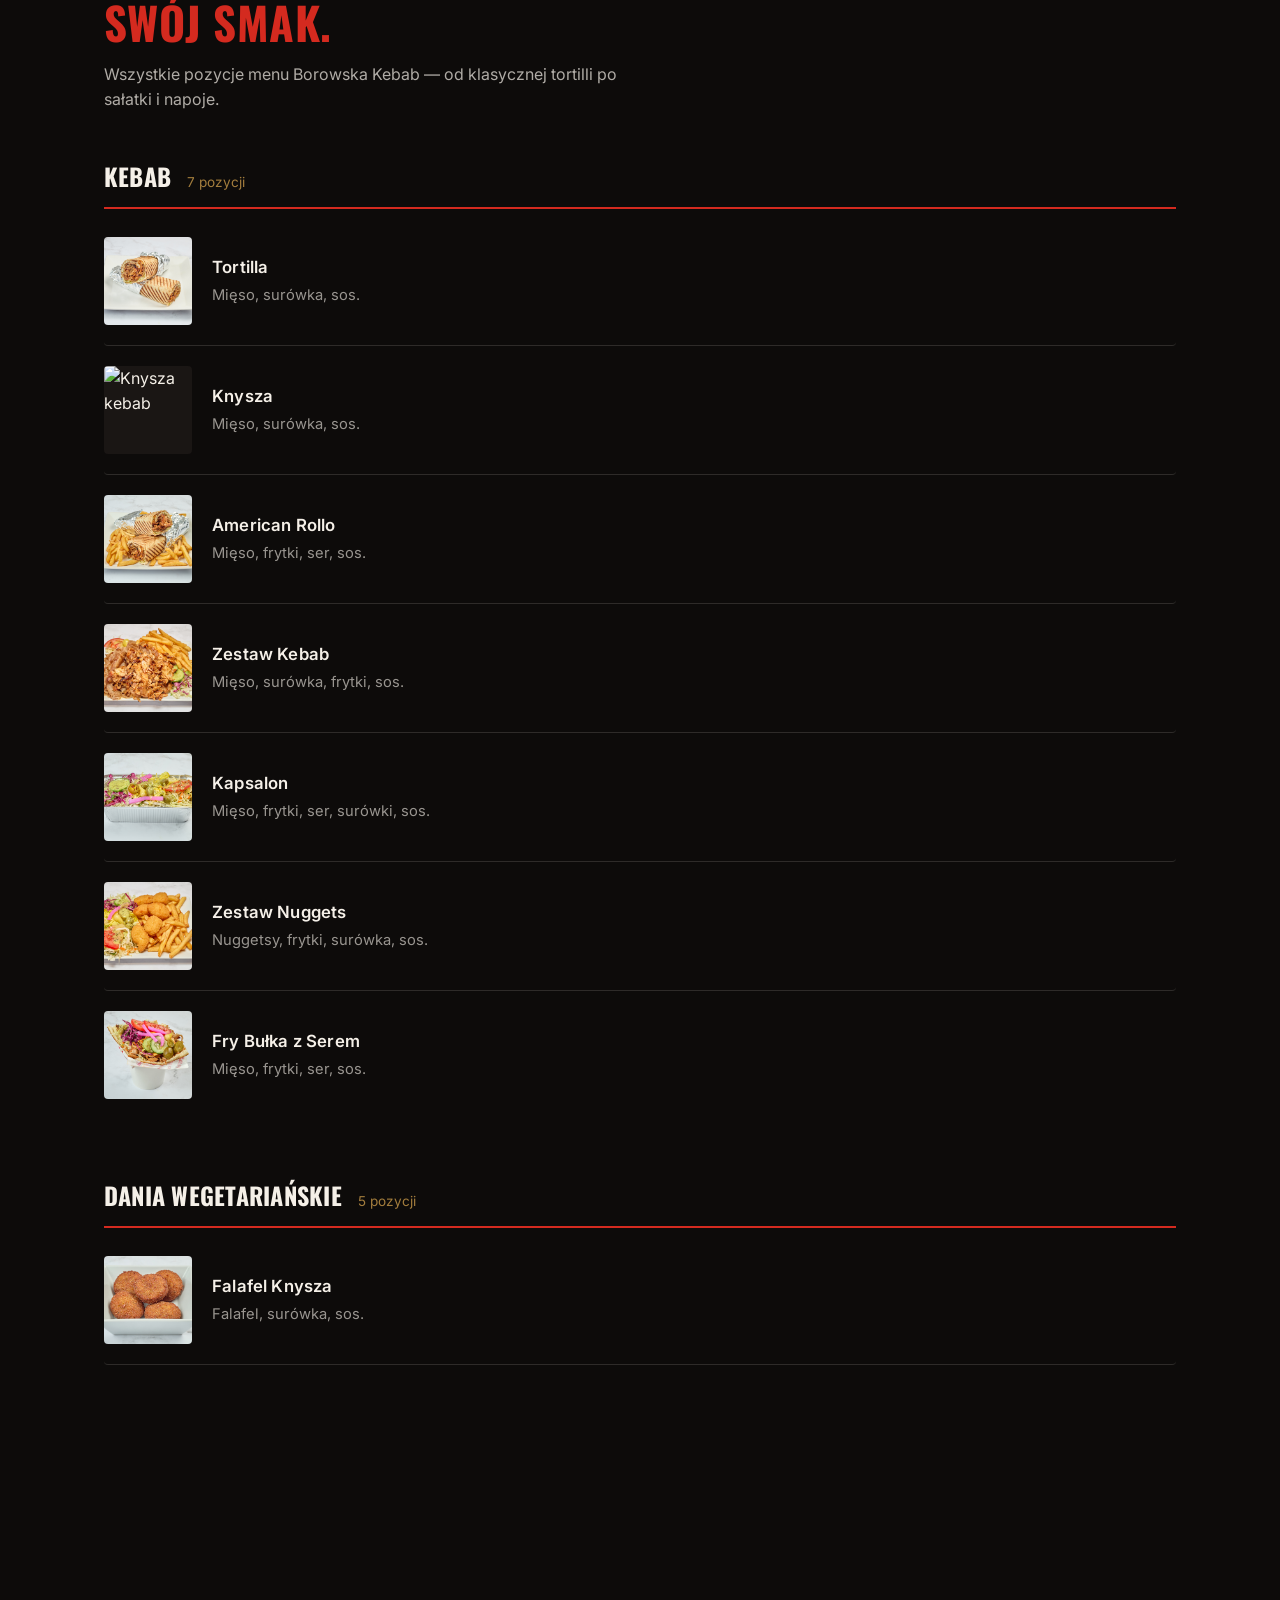
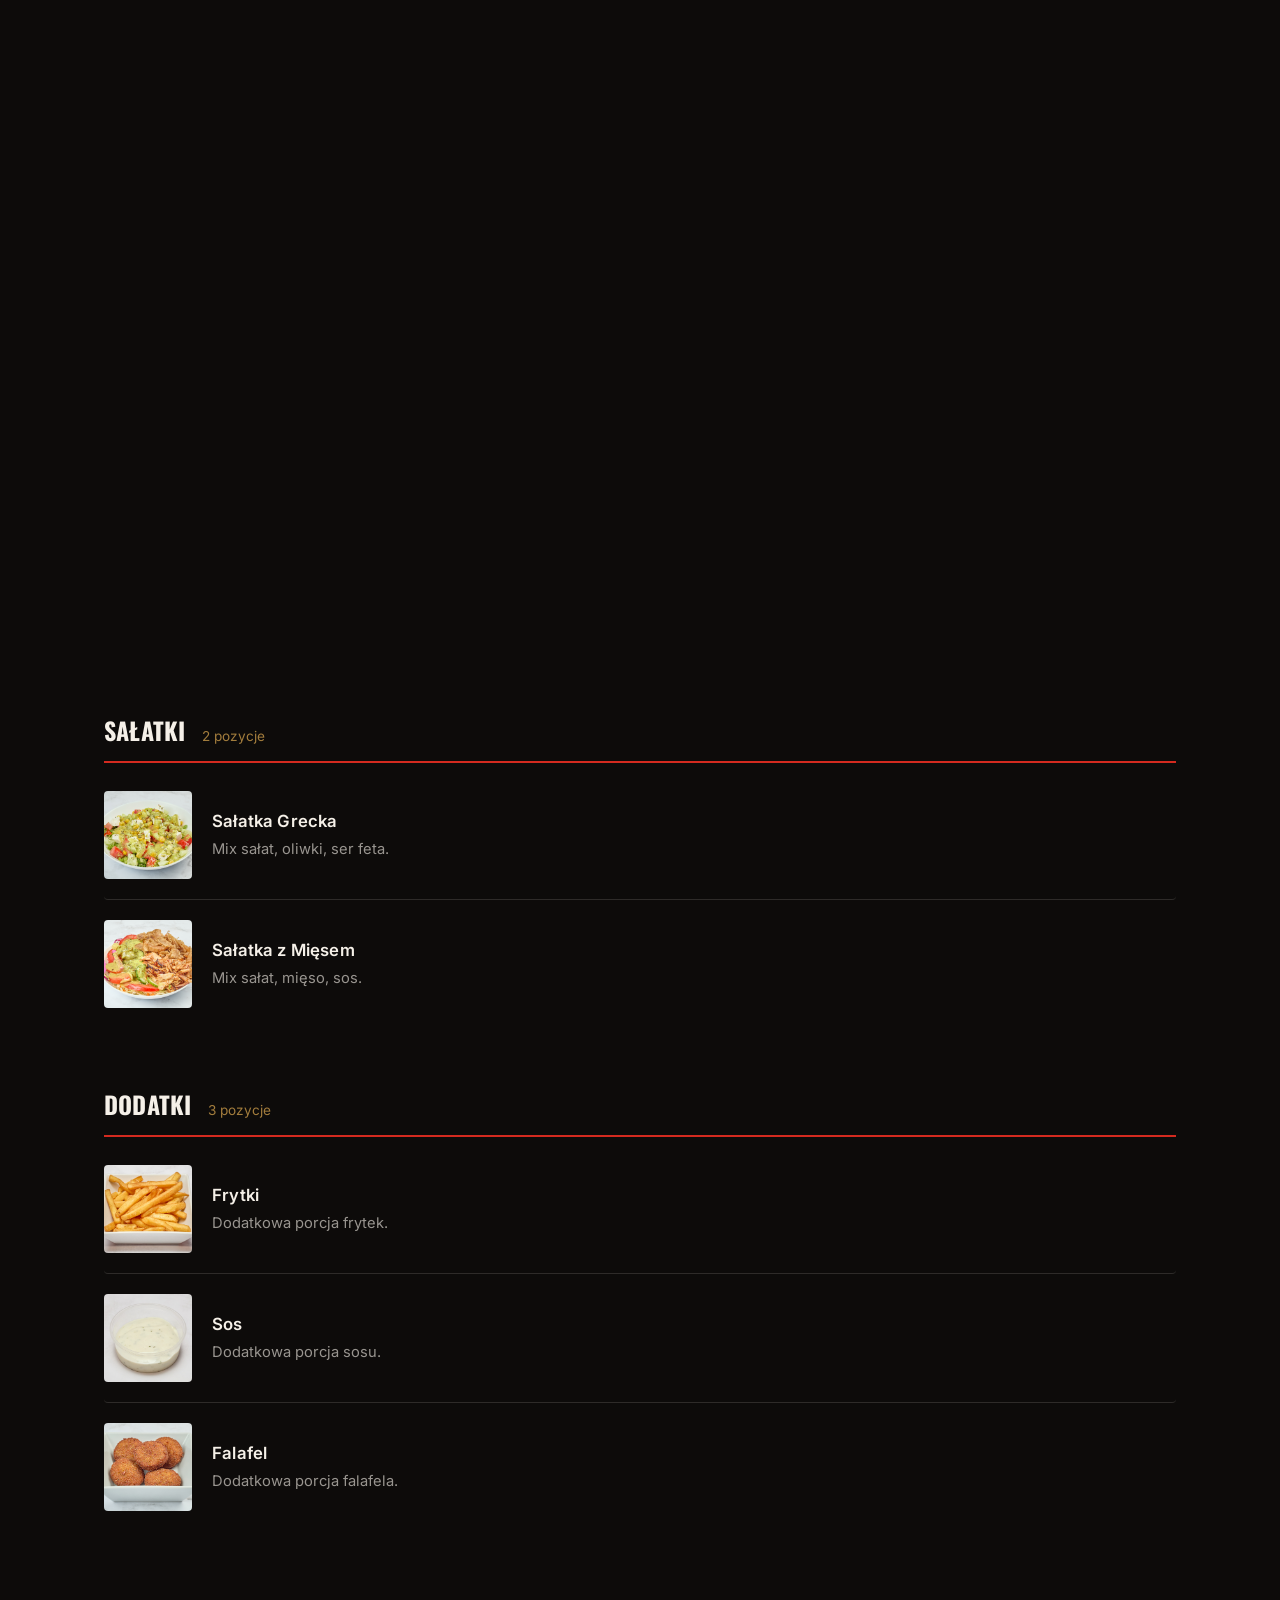
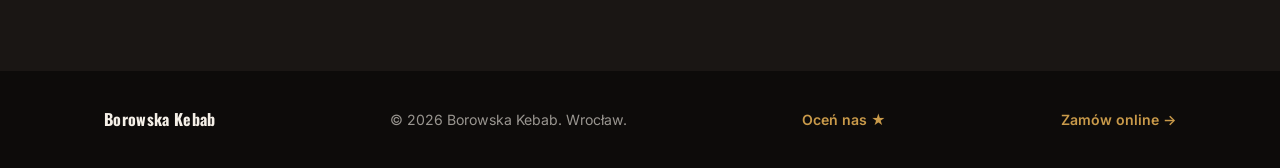
==== commit 5fc06da6: "Update index.html" ====
--- a/index.html
+++ b/index.html
@@ -1095,7 +1095,7 @@
 <section class="story" id="about">
 <div class="wrap story-grid">
 <div class="story-visual">
-<img src="image/hero.jpg" alt="Zespół Borowska Kebab przy pracy">
+<img src="image/praca.jpg" alt="Zespół Borowska Kebab przy pracy">
 </div>
 <div>
 <span class="kicker" data-i18n="about.kicker">O nas</span>
@@ -1185,7 +1185,7 @@
 <section class="promo" id="promo">
 <div class="wrap promo-grid">
 <div class="promo-visual">
-<img src="image/promo.jpg" alt="Promocja dla studentów i gości Aquaparku Wrocław">
+<img src="image/promo1.jpg" alt="Promocja dla studentów i gości Aquaparku Wrocław">
 </div>
 <div>
 <span class="promo-badge" data-i18n="promo.badge">Promocja</span>
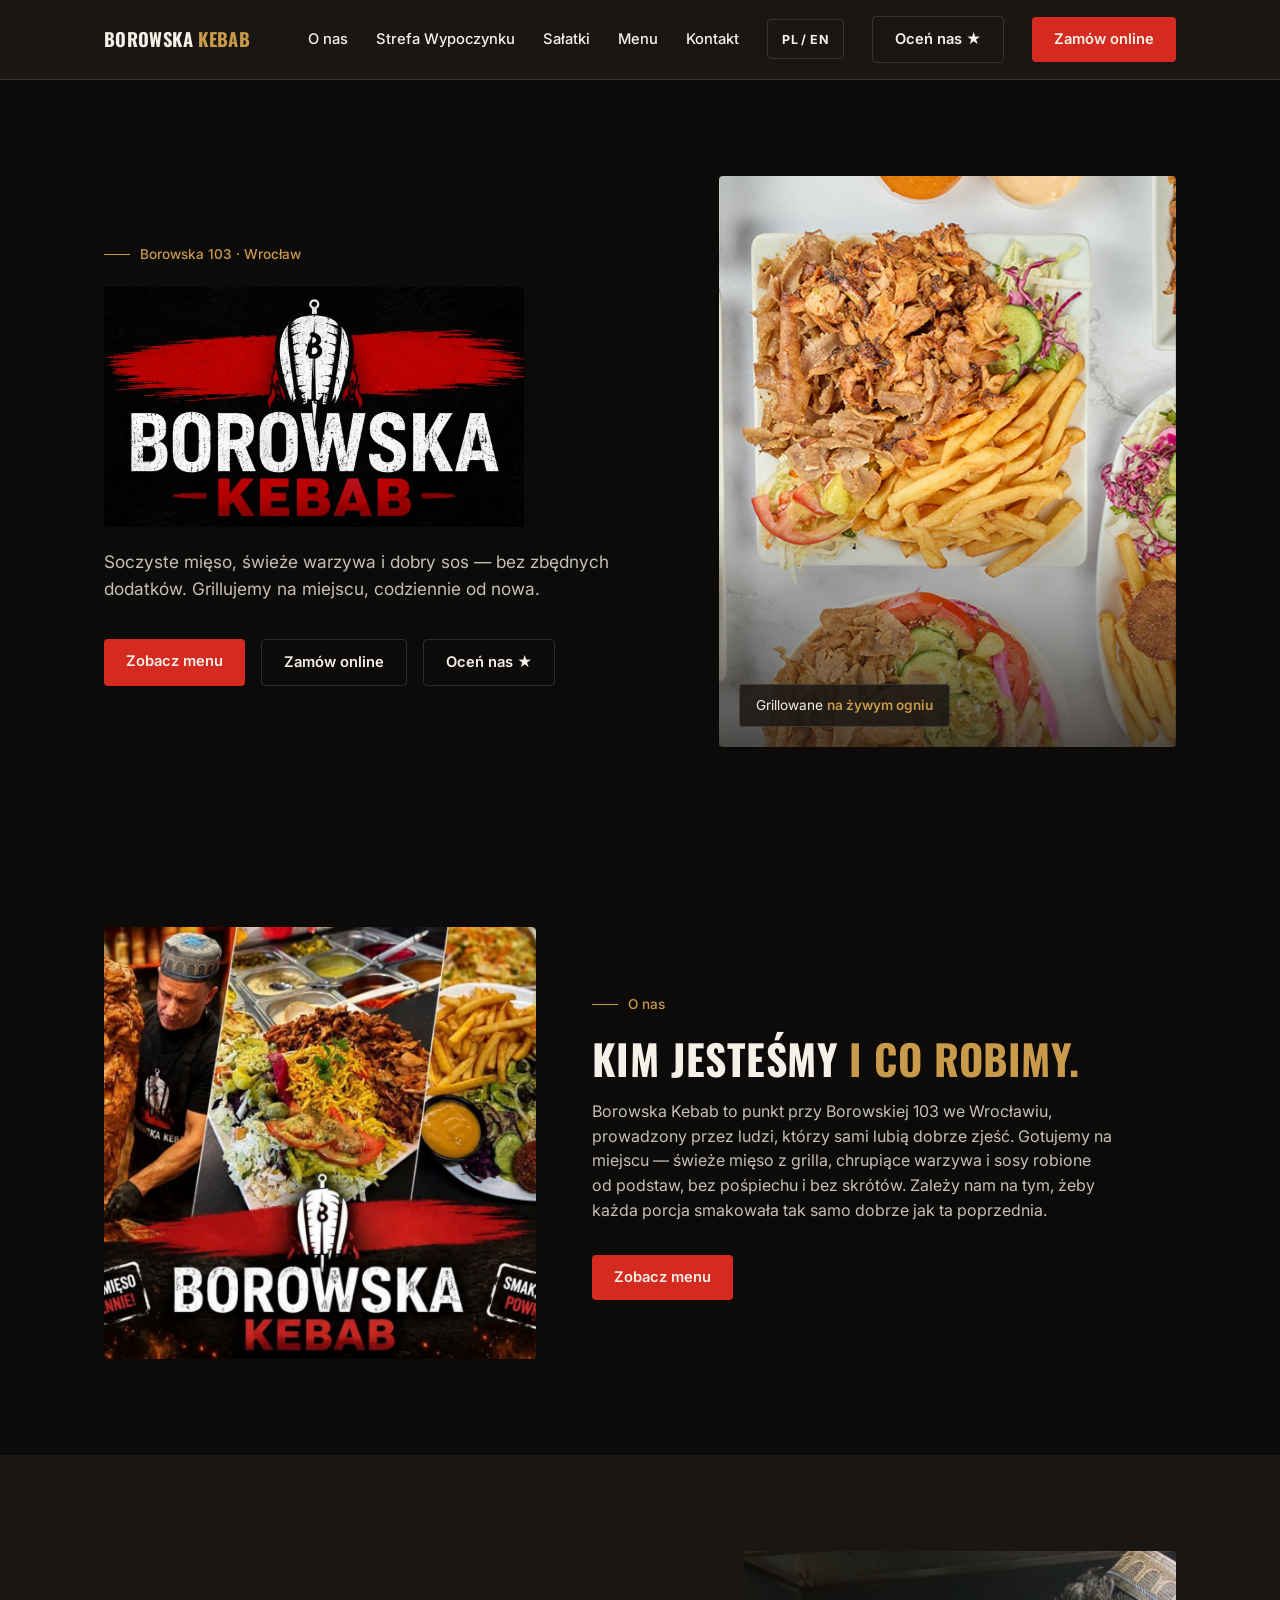
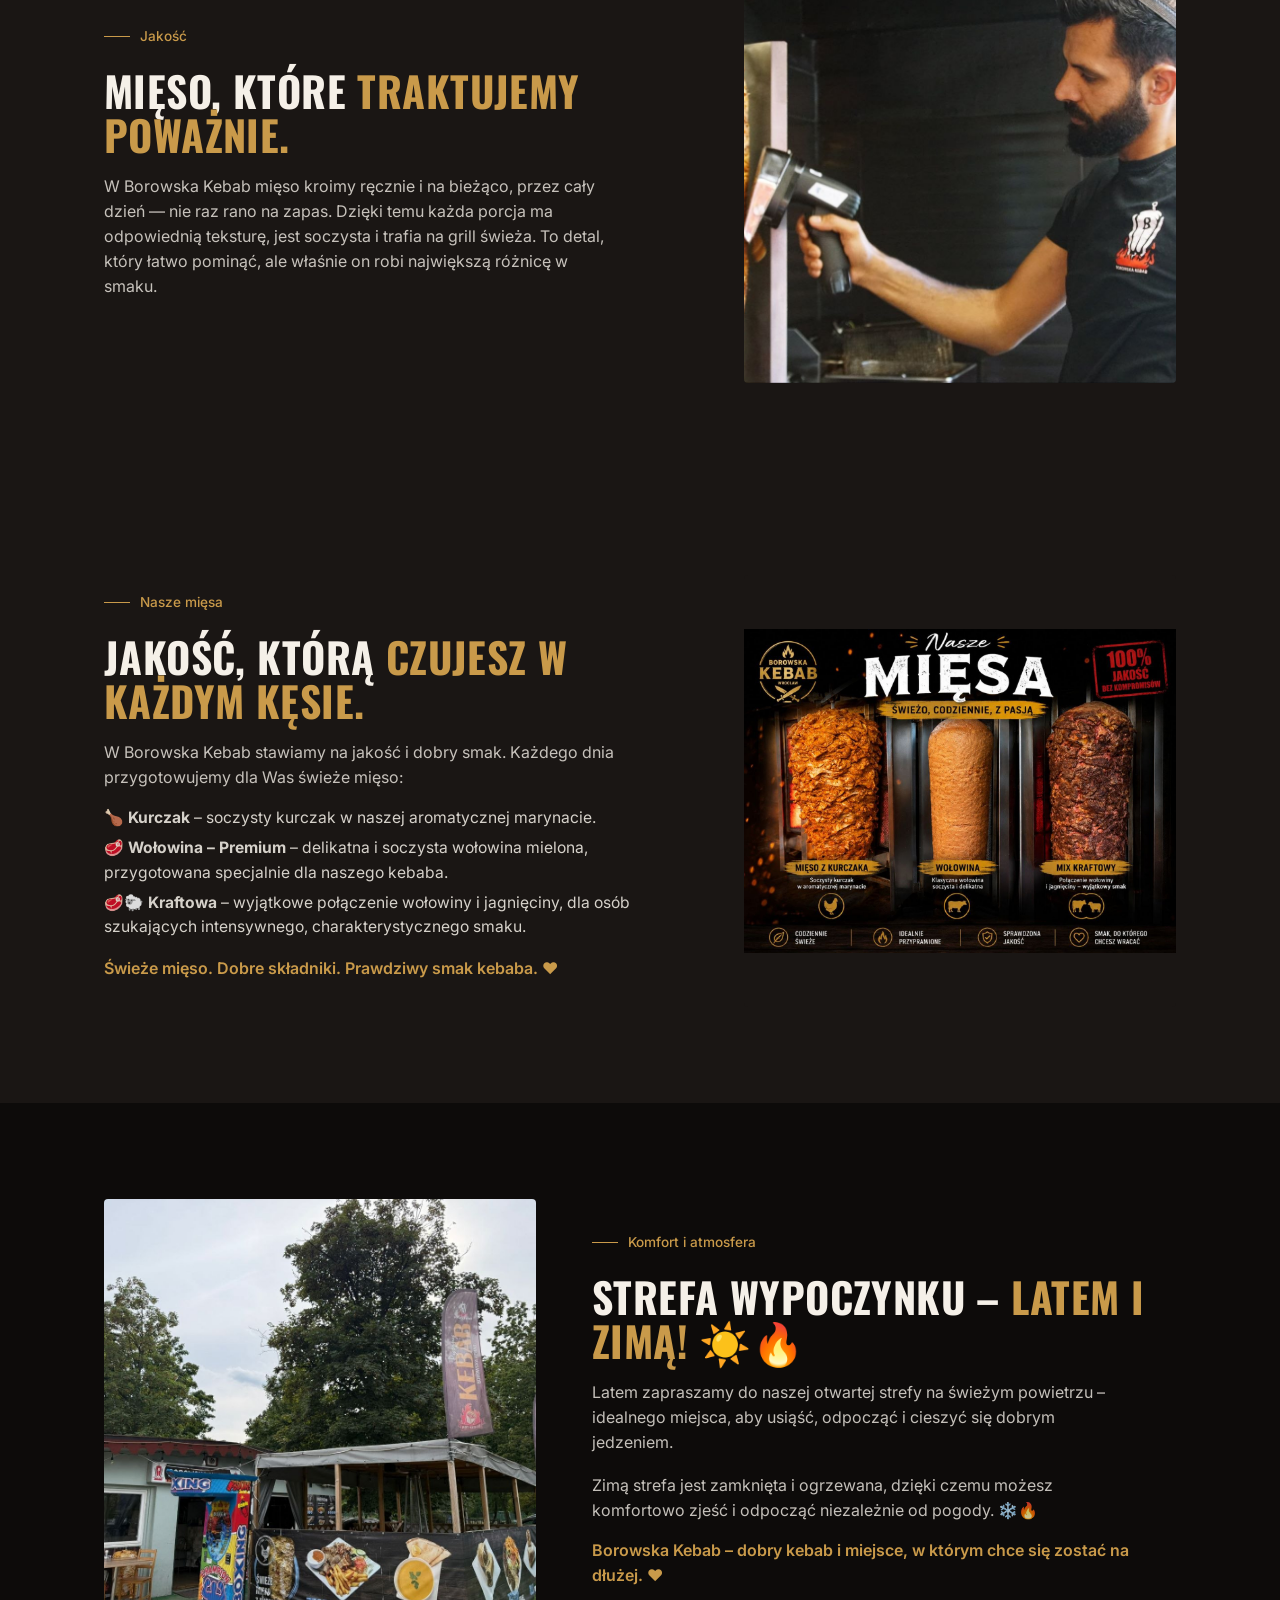
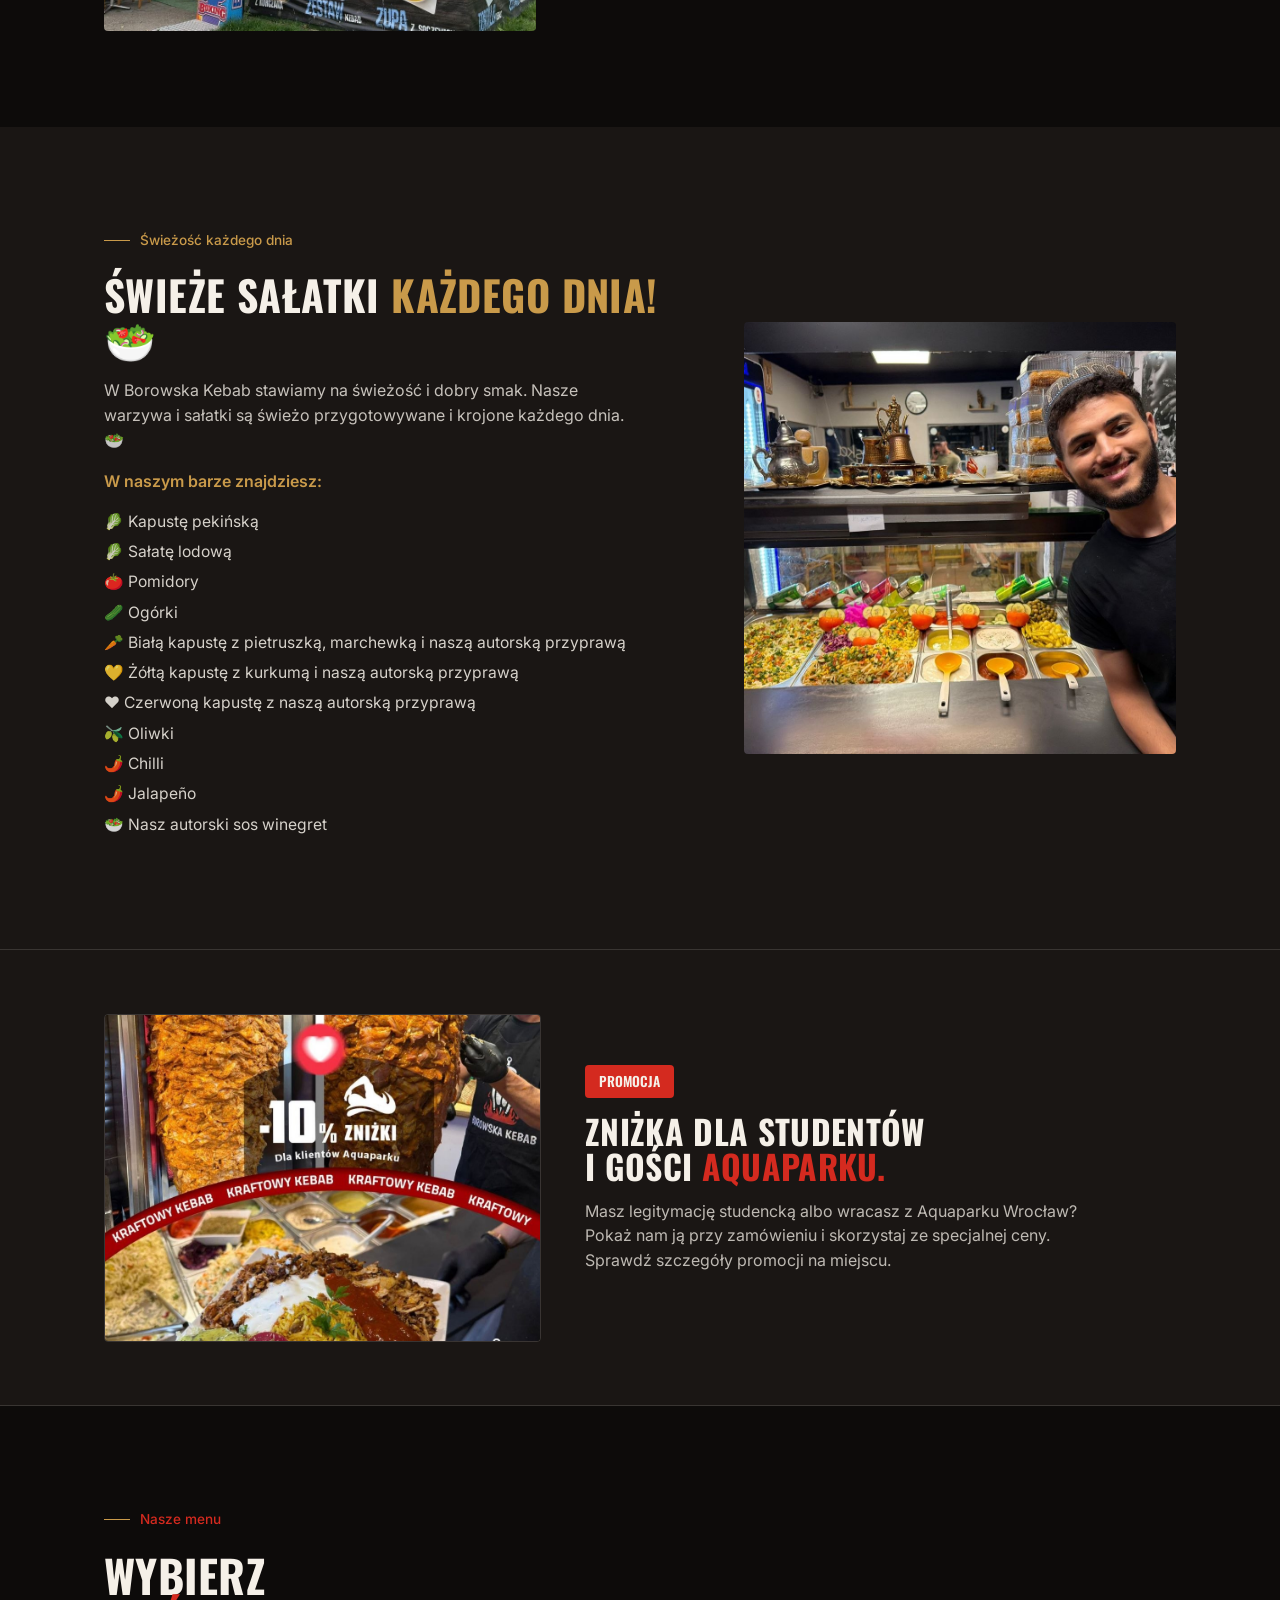
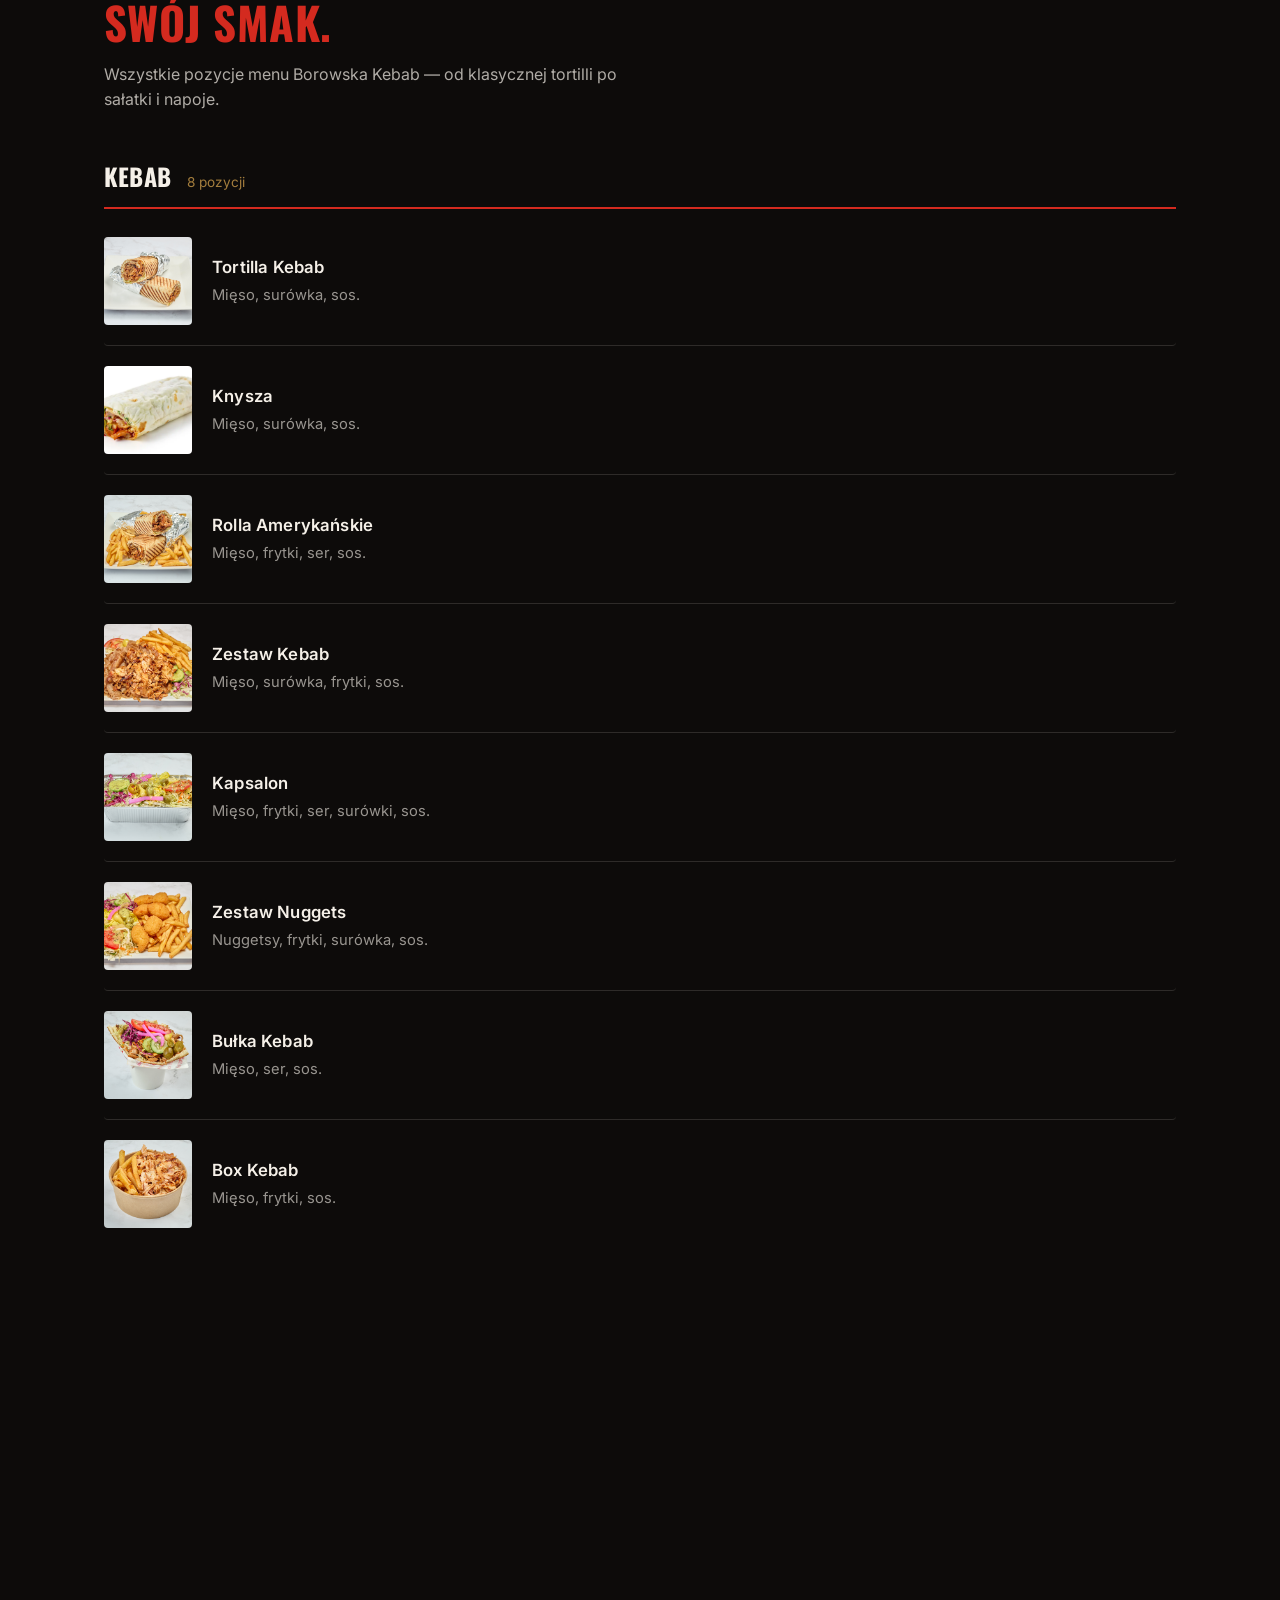
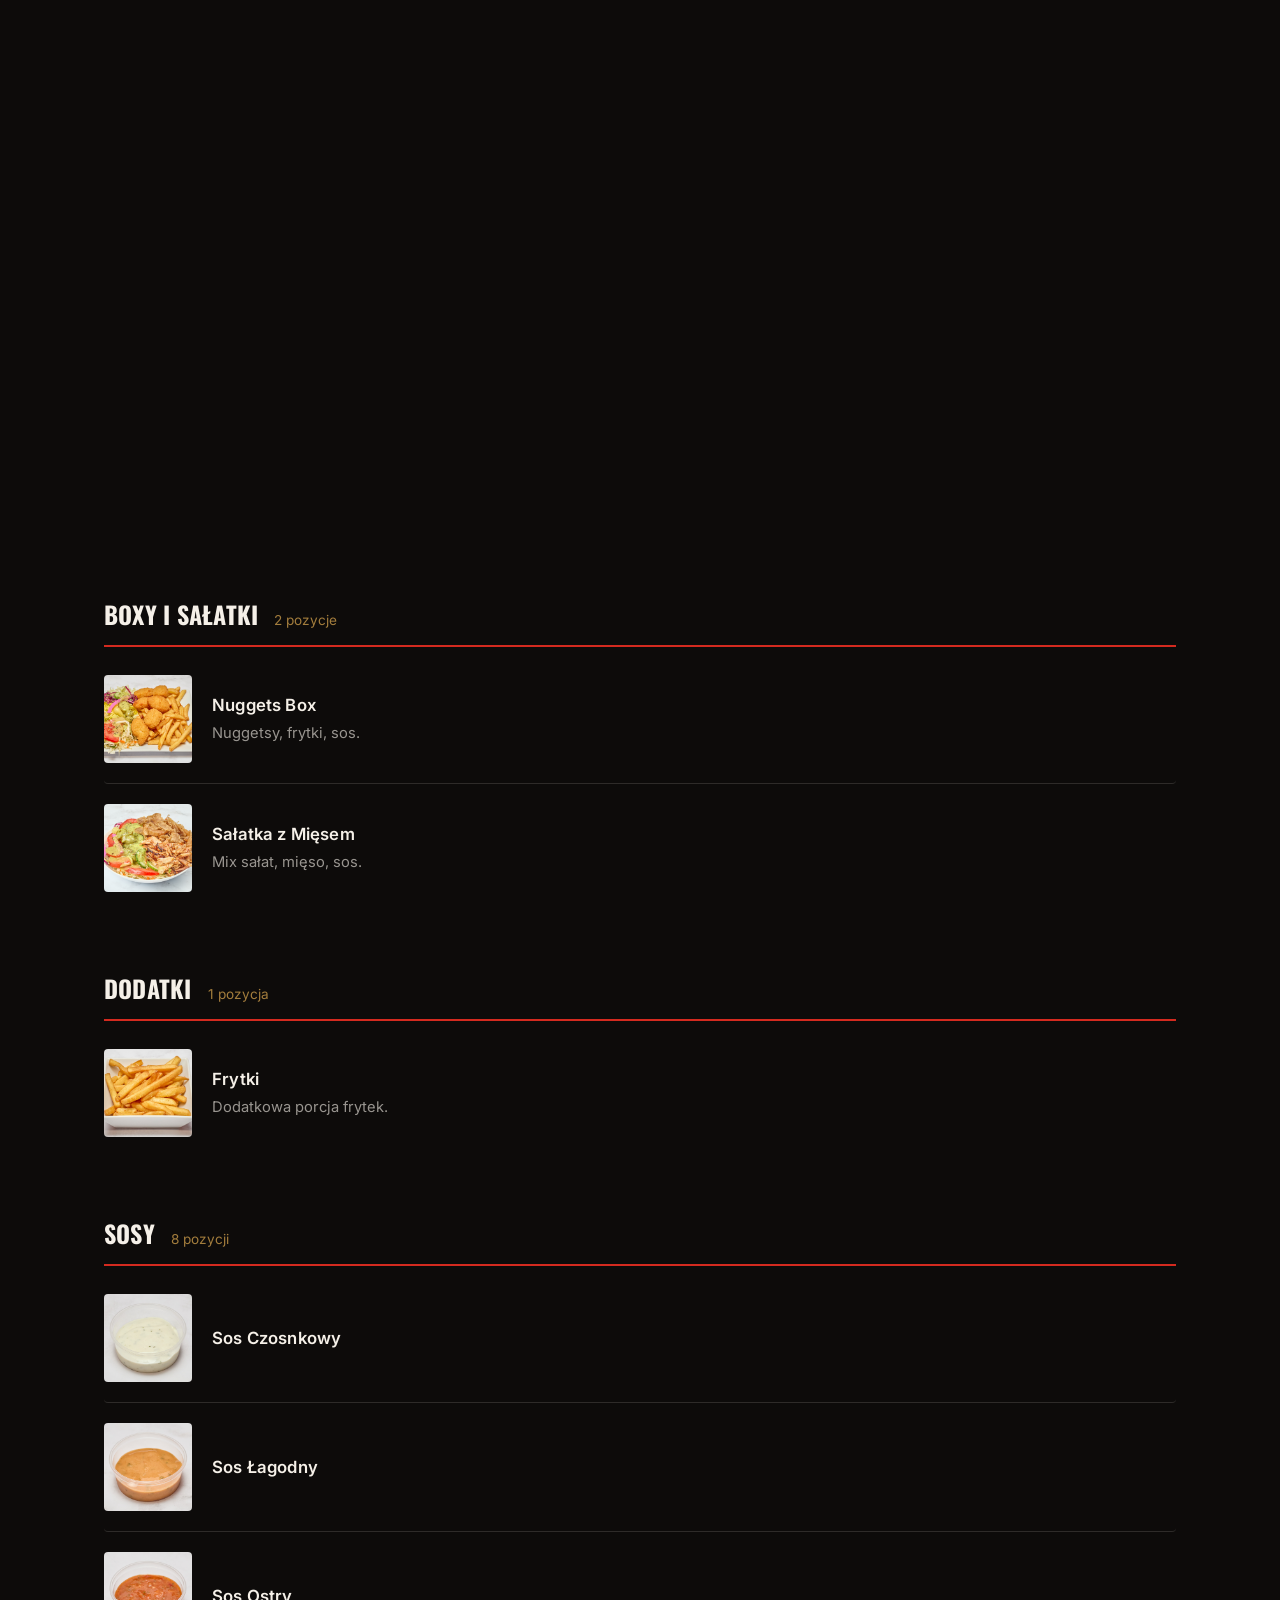
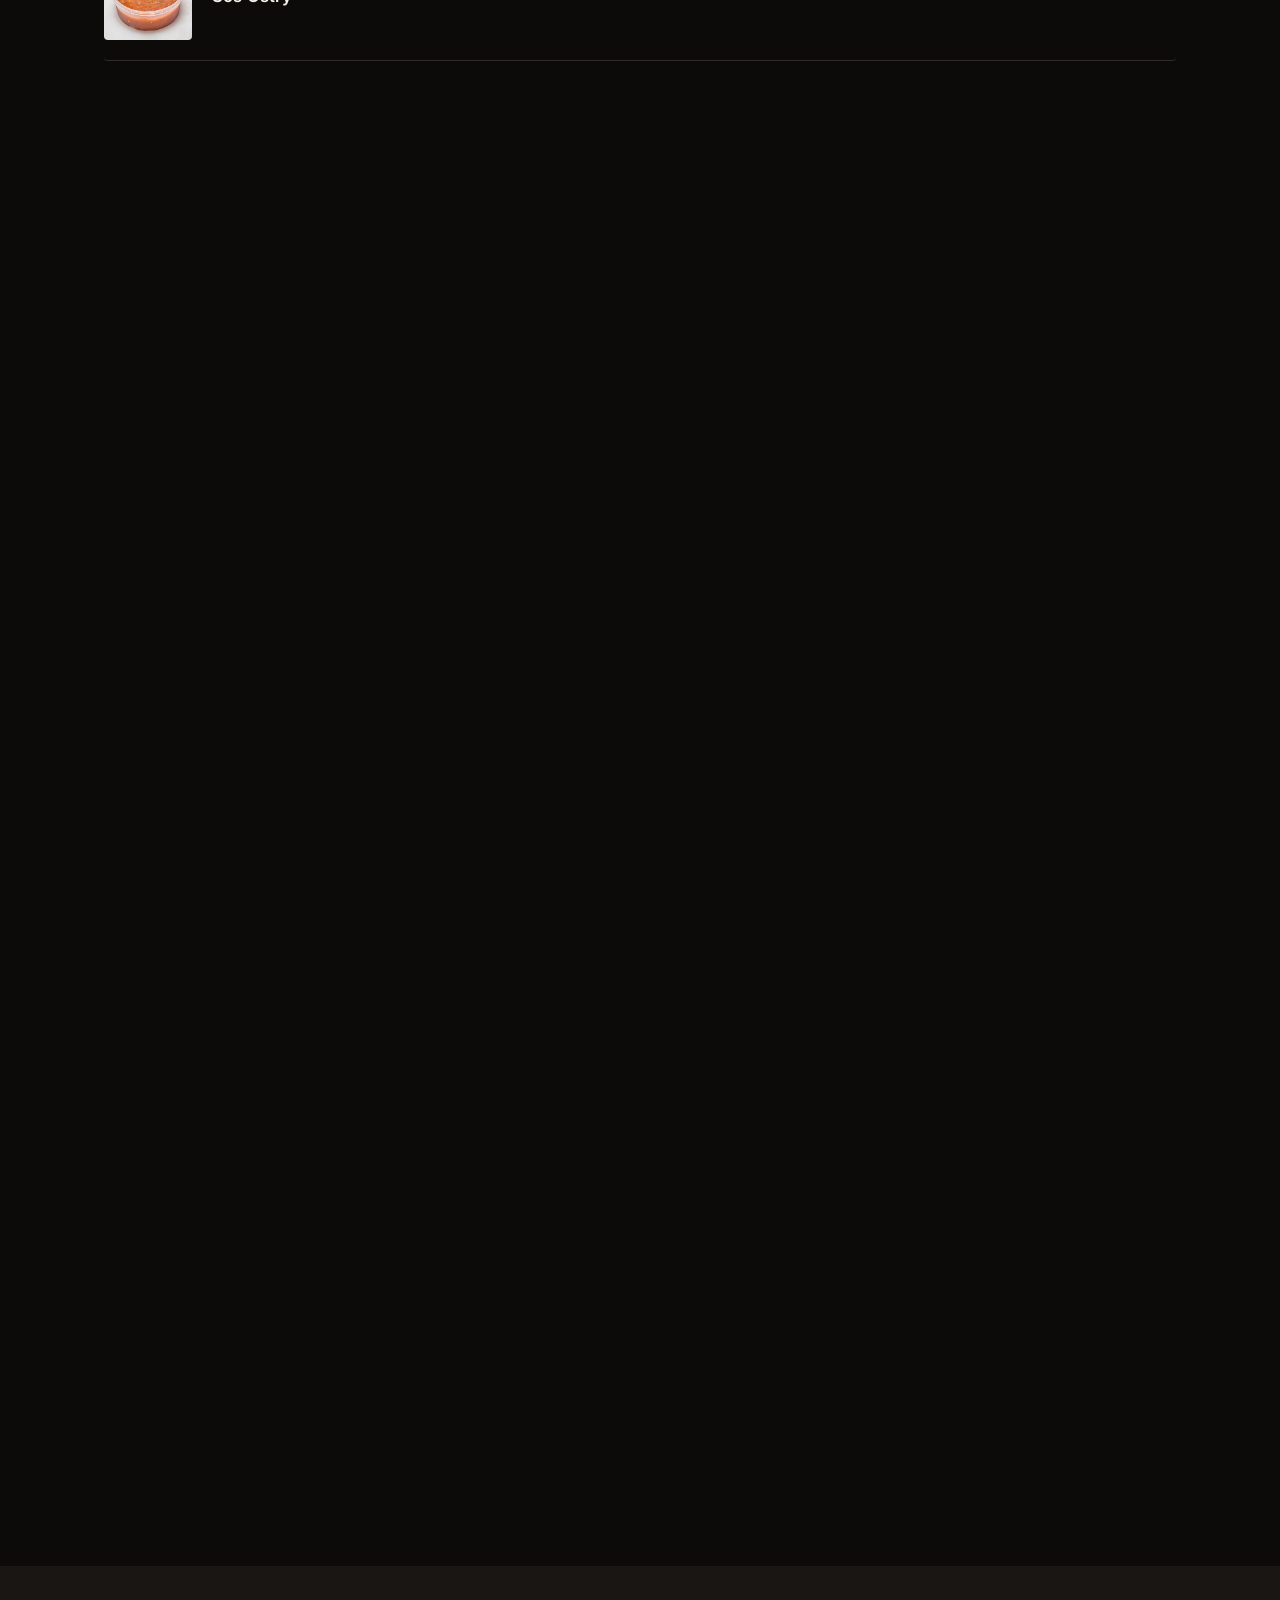
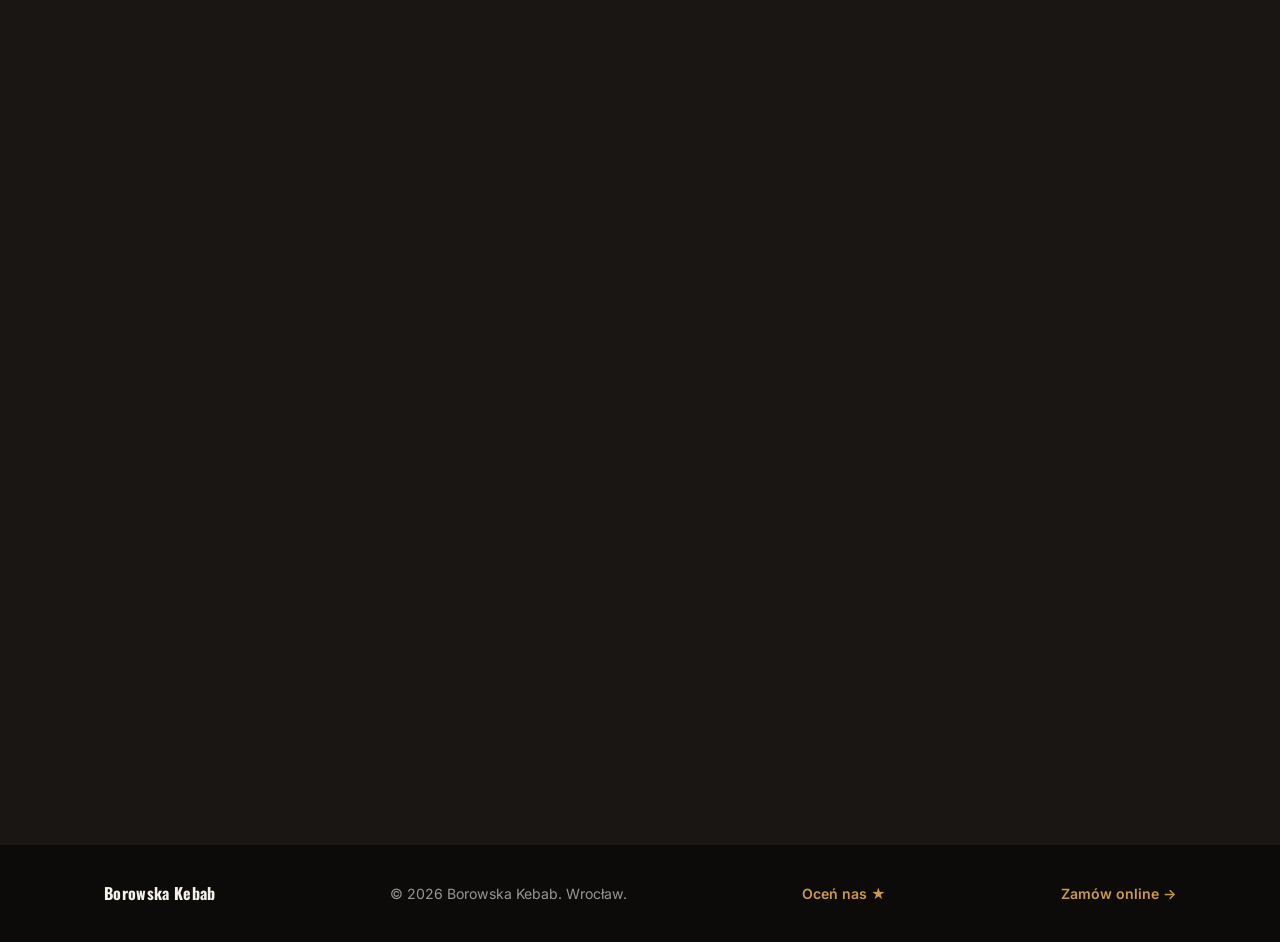
==== commit 2cd29104: "Update index.html" ====
--- a/index.html
+++ b/index.html
@@ -91,7 +91,6 @@
 img{max-width:100%;display:block;}
 a{color:inherit;text-decoration:none;}
 
-/* Скрываем контент на долю секунды, пока не применится сохранённый английский перевод — чтобы не мелькал польский текст */
 html[data-lang-pending] body{ visibility:hidden; }
 
 h1,h2,h3,h4{
@@ -102,7 +101,6 @@
 }
 .wrap{max-width:var(--max); margin:0 auto; padding:0 24px;}
 section{position:relative;}
-/* ---------- Header ---------- */
 header{
 position:sticky; top:0; z-index:50;
 background:rgba(28,24,21,0.94);
@@ -166,7 +164,6 @@
 line-height:1;
 padding:4px;
 }
-/* ---------- Hero ---------- */
 .hero{
 background:var(--ink);
 color:var(--cream);
@@ -246,7 +243,6 @@
 font-size:0.85rem;
 }
 .hero-tag b{color:var(--gold); font-weight:600;}
-/* ---------- Section heading pattern ---------- */
 .section-head{
 max-width:640px;
 margin-bottom:52px;
@@ -267,7 +263,6 @@
 opacity:0.7;
 max-width:52ch;
 }
-/* ---------- Promo banner ---------- */
 .promo{
 padding:64px 0;
 background:var(--ink-soft);
@@ -311,7 +306,6 @@
 opacity:0.75;
 max-width:52ch;
 }
-/* ---------- Menu ---------- */
 .menu{
 padding:96px 0;
 background:var(--ink);
@@ -374,7 +368,6 @@
 .dish--simple{
 grid-template-columns:1fr;
 }
-/* ---------- Story / CTA band ---------- */
 .story{
 background:var(--ink);
 color:var(--cream);
@@ -396,7 +389,6 @@
 }
 .story-visual img{width:100%; height:100%; object-fit:cover;}
 
-/* Для картинок-графики с текстом (напр. "MIĘSA") — не обрезаем, вписываем целиком */
 .story-visual--contain{
 background:var(--ink-soft);
 display:flex;
@@ -430,7 +422,6 @@
 font-size:0.98rem;
 }
 .story .hero-actions{margin-top:32px;}
-/* ---------- Contact ---------- */
 .contact{
 padding:96px 0;
 background:var(--ink-soft);
@@ -478,7 +469,6 @@
 aspect-ratio:4/3;
 }
 .map-frame iframe{width:100%; height:100%; border:0; display:block;}
-/* ---------- Footer ---------- */
 footer{
 background:var(--ink);
 color:rgba(247,242,234,0.6);
@@ -494,7 +484,6 @@
 }
 .footer-row .brand{font-size:1rem;}
 .footer-row a{color:var(--gold); font-weight:600;}
-/* ---------- Responsive ---------- */
 @media (max-width:860px){
 .hero-grid{grid-template-columns:1fr; gap:40px;}
 .hero-visual{aspect-ratio:16/10; order:-1;}
@@ -558,10 +547,6 @@
 outline-offset:2px;
 }
 
-/* =========================================================
-   BOROWSKA KEBAB — ANIMATIONS PACK
-   ========================================================= */
-
 :root{
   --ease-out: cubic-bezier(.16,1,.3,1);
   --ease-back: cubic-bezier(.34,1.56,.64,1);
@@ -847,7 +832,6 @@
   .scroll-top-btn{ right:14px; bottom:14px; width:44px; height:44px; }
 }
 
-/* ===== ПЕРЕХОД МЕЖДУ СЕКЦИЯМИ (как переход между "страничками") ===== */
 .page-transition-overlay{
   position:fixed;
   inset:0;
@@ -881,7 +865,6 @@
   .page-transition-overlay{ display:none !important; }
 }
 
-/* ===== ПРЕЛОАДЕР С ЛОГОТИПОМ ПРИ ВХОДЕ НА САЙТ ===== */
 .site-preloader{
   position:fixed;
   inset:0;
@@ -925,7 +908,6 @@
   50%{ transform:scale(1.05); opacity:0.9; }
 }
 
-/* блокируем скролл, пока прелоадер на экране */
 body.preloading{ overflow:hidden; height:100vh; }
 
 @media (prefers-reduced-motion:reduce){
@@ -933,7 +915,6 @@
   .site-preloader-logo{ animation:none; }
 }
 
-/* ===== ВНЕЗАПНОЕ ("pop") ПОЯВЛЕНИЕ КАРТИНОК С ЗАДЕРЖКОЙ ===== */
 [data-reveal="pop"]{
   opacity:0;
   transform:scale(.8);
@@ -945,7 +926,6 @@
   transition:opacity .25s ease, transform .5s var(--ease-back);
 }
 
-/* ===== INGREDIENT HOVER CARD ===== */
 .dish{ position:relative; cursor:pointer; }
 
 .dish-ingredients{
@@ -1206,27 +1186,27 @@
 <div class="category">
 <div class="category-title">
 <h3 data-i18n="cat.kebab">Kebab</h3>
-<span class="category-count" data-i18n="cat.kebab_count">7 pozycji</span>
+<span class="category-count" data-i18n="cat.kebab_count">8 pozycji</span>
 </div>
 <div class="dish-list">
 <div class="dish">
 <div class="dish-thumb"><img src="image/1tortilla.jpg" alt="Tortilla kebab"></div>
-<div class="dish-info"><h4 data-i18n="dish.tortilla.name">Tortilla</h4><p data-i18n="dish.tortilla.desc">Mięso, surówka, sos.</p></div>
-</div>
-<div class="dish">
-<div class="dish-thumb"><img src="image/BOROWSKA-KEBAB_CloseUp.jpg" alt="Knysza kebab"></div>
+<div class="dish-info"><h4 data-i18n="dish.tortilla.name">Tortilla Kebab</h4><p data-i18n="dish.tortilla.desc">Mięso, surówka, sos.</p></div>
+</div>
+<div class="dish">
+<div class="dish-thumb"><img src="image/knysha.jpg" alt="Knysza kebab"></div>
 <div class="dish-info"><h4 data-i18n="dish.knysza.name">Knysza</h4><p data-i18n="dish.knysza.desc">Mięso, surówka, sos.</p></div>
 </div>
 <div class="dish">
-<div class="dish-thumb"><img src="image/frytotortilla.jpg" alt="American Rollo"></div>
-<div class="dish-info"><h4 data-i18n="dish.rollo.name">American Rollo</h4><p data-i18n="dish.rollo.desc">Mięso, frytki, ser, sos.</p></div>
+<div class="dish-thumb"><img src="image/frytotortilla.jpg" alt="Rolla amerykańskie"></div>
+<div class="dish-info"><h4 data-i18n="dish.rollo.name">Rolla Amerykańskie</h4><p data-i18n="dish.rollo.desc">Mięso, frytki, ser, sos.</p></div>
 </div>
 <div class="dish">
 <div class="dish-thumb"><img src="image/zestaw-kebab-mieszane.jpg" alt="Zestaw Kebab"></div>
 <div class="dish-info"><h4 data-i18n="dish.zestawkebab.name">Zestaw Kebab</h4><p data-i18n="dish.zestawkebab.desc">Mięso, surówka, frytki, sos.</p></div>
 </div>
 <div class="dish">
-<div class="dish-thumb"><img src="image/kapsalon.jpg" alt="Kapsalon"></div>
+<div class="dish-thumb"><img src="image/kapsalon.jpg" alt="Kapsalon kebab"></div>
 <div class="dish-info"><h4 data-i18n="dish.kapsalon.name">Kapsalon</h4><p data-i18n="dish.kapsalon.desc">Mięso, frytki, ser, surówki, sos.</p></div>
 </div>
 <div class="dish">
@@ -1234,8 +1214,12 @@
 <div class="dish-info"><h4 data-i18n="dish.nuggets.name">Zestaw Nuggets</h4><p data-i18n="dish.nuggets.desc">Nuggetsy, frytki, surówka, sos.</p></div>
 </div>
 <div class="dish">
-<div class="dish-thumb"><img src="image/bulka.jpg" alt="Fry bułka z serem"></div>
-<div class="dish-info"><h4 data-i18n="dish.bulka.name">Fry Bułka z Serem</h4><p data-i18n="dish.bulka.desc">Mięso, frytki, ser, sos.</p></div>
+<div class="dish-thumb"><img src="image/bulka.jpg" alt="Bułka kebab"></div>
+<div class="dish-info"><h4 data-i18n="dish.bulka.name">Bułka Kebab</h4><p data-i18n="dish.bulka.desc">Mięso, ser, sos.</p></div>
+</div>
+<div class="dish">
+<div class="dish-thumb"><img src="image/kebab-box.jpg" alt="Box kebab"></div>
+<div class="dish-info"><h4 data-i18n="dish.kebabbox.name">Box Kebab</h4><p data-i18n="dish.kebabbox.desc">Mięso, frytki, sos.</p></div>
 </div>
 </div>
 </div>
@@ -1243,22 +1227,22 @@
 <div class="category">
 <div class="category-title">
 <h3 data-i18n="cat.veg">Dania wegetariańskie</h3>
-<span class="category-count" data-i18n="cat.veg_count">5 pozycji</span>
+<span class="category-count" data-i18n="cat.veg_count">6 pozycji</span>
 </div>
 <div class="dish-list">
 <div class="dish">
-<div class="dish-thumb"><img src="image/falafel.jpg" alt="Falafel Knysza"></div>
-<div class="dish-info"><h4 data-i18n="dish.falafelknysza.name">Falafel Knysza</h4><p data-i18n="dish.falafelknysza.desc">Falafel, surówka, sos.</p></div>
-</div>
-<div class="dish">
-<div class="dish-thumb"><img src="image/falafel.jpg" alt="Falafel Tortilla"></div>
-<div class="dish-info"><h4 data-i18n="dish.falafeltortilla.name">Falafel Tortilla</h4><p data-i18n="dish.falafeltortilla.desc">Falafel, surówka, sos.</p></div>
+<div class="dish-thumb"><img src="image/falafel.jpg" alt="Tortilla falafel"></div>
+<div class="dish-info"><h4 data-i18n="dish.falafeltortilla.name">Tortilla Falafel</h4><p data-i18n="dish.falafeltortilla.desc">Falafel, surówka, sos.</p></div>
 </div>
 <div class="dish">
 <div class="dish-thumb"><img src="image/zestaw-falafel.jpg" alt="Zestaw Falafel"></div>
 <div class="dish-info"><h4 data-i18n="dish.zestawfalafel.name">Zestaw Falafel</h4><p data-i18n="dish.zestawfalafel.desc">Falafel, hummus lub frytki, surówka, sos.</p></div>
 </div>
 <div class="dish">
+<div class="dish-thumb"><img src="image/falafel.jpg" alt="Box falafel"></div>
+<div class="dish-info"><h4 data-i18n="dish.falafelbox.name">Box Falafel</h4><p data-i18n="dish.falafelbox.desc">Falafel, frytki, sos.</p></div>
+</div>
+<div class="dish">
 <div class="dish-thumb"><img src="image/BOROWSKA-KEBAB_CloseUp.jpg" alt="Zestaw Smażony Ser"></div>
 <div class="dish-info"><h4 data-i18n="dish.ser.name">Zestaw Smażony Ser</h4><p data-i18n="dish.ser.desc">Ser, frytki, sos.</p></div>
 </div>
@@ -1266,35 +1250,22 @@
 <div class="dish-thumb"><img src="image/BOROWSKA-KEBAB_CloseUp.jpg" alt="Zestaw Filet Mintaja"></div>
 <div class="dish-info"><h4 data-i18n="dish.mintaj.name">Zestaw Filet Mintaja</h4><p data-i18n="dish.mintaj.desc">Filet, frytki, sos.</p></div>
 </div>
+<div class="dish">
+<div class="dish-thumb"><img src="image/salatka-grecka.jpg" alt="Sałatka Grecka"></div>
+<div class="dish-info"><h4 data-i18n="dish.grecka.name">Sałatka Grecka</h4><p data-i18n="dish.grecka.desc">Mix sałat, oliwki, ser feta.</p></div>
+</div>
 </div>
 </div>
 
 <div class="category">
 <div class="category-title">
-<h3 data-i18n="cat.boxy">Boxy</h3>
+<h3 data-i18n="cat.boxy">Boxy i Sałatki</h3>
 <span class="category-count" data-i18n="cat.boxy_count">2 pozycje</span>
 </div>
 <div class="dish-list">
-<div class="dish">
-<div class="dish-thumb"><img src="image/kebab-box.jpg" alt="Kebab Box"></div>
-<div class="dish-info"><h4 data-i18n="dish.kebabbox.name">Kebab Box</h4><p data-i18n="dish.kebabbox.desc">Mięso, frytki, sos.</p></div>
-</div>
 <div class="dish">
 <div class="dish-thumb"><img src="image/zestaw-nuggets.jpg" alt="Nuggets Box"></div>
 <div class="dish-info"><h4 data-i18n="dish.nuggetsbox.name">Nuggets Box</h4><p data-i18n="dish.nuggetsbox.desc">Nuggetsy, frytki, sos.</p></div>
-</div>
-</div>
-</div>
-
-<div class="category">
-<div class="category-title">
-<h3 data-i18n="cat.salatki">Sałatki</h3>
-<span class="category-count" data-i18n="cat.salatki_count">2 pozycje</span>
-</div>
-<div class="dish-list">
-<div class="dish">
-<div class="dish-thumb"><img src="image/salatka-grecka.jpg" alt="Sałatka Grecka"></div>
-<div class="dish-info"><h4 data-i18n="dish.grecka.name">Sałatka Grecka</h4><p data-i18n="dish.grecka.desc">Mix sałat, oliwki, ser feta.</p></div>
 </div>
 <div class="dish">
 <div class="dish-thumb"><img src="image/salatka-z-miesem.jpg" alt="Sałatka z Mięsem"></div>
@@ -1306,20 +1277,53 @@
 <div class="category">
 <div class="category-title">
 <h3 data-i18n="cat.dodatki">Dodatki</h3>
-<span class="category-count" data-i18n="cat.dodatki_count">3 pozycje</span>
+<span class="category-count" data-i18n="cat.dodatki_count">1 pozycja</span>
 </div>
 <div class="dish-list">
 <div class="dish">
 <div class="dish-thumb"><img src="image/frytki.jpg" alt="Frytki"></div>
 <div class="dish-info"><h4 data-i18n="dish.frytki.name">Frytki</h4><p data-i18n="dish.frytki.desc">Dodatkowa porcja frytek.</p></div>
 </div>
-<div class="dish">
-<div class="dish-thumb"><img src="image/sos-czosnkowy.jpg" alt="Sos"></div>
-<div class="dish-info"><h4 data-i18n="dish.sos.name">Sos</h4><p data-i18n="dish.sos.desc">Dodatkowa porcja sosu.</p></div>
-</div>
-<div class="dish">
-<div class="dish-thumb"><img src="image/falafel.jpg" alt="Falafel"></div>
-<div class="dish-info"><h4 data-i18n="dish.falafeldod.name">Falafel</h4><p data-i18n="dish.falafeldod.desc">Dodatkowa porcja falafela.</p></div>
+</div>
+</div>
+
+<div class="category">
+<div class="category-title">
+<h3 data-i18n="cat.sosy">Sosy</h3>
+<span class="category-count" data-i18n="cat.sosy_count">8 pozycji</span>
+</div>
+<div class="dish-list">
+<div class="dish">
+<div class="dish-thumb"><img src="image/sos-czosnkowy.jpg" alt="Sos czosnkowy"></div>
+<div class="dish-info"><h4 data-i18n="dish.sosczosnkowy.name">Sos Czosnkowy</h4></div>
+</div>
+<div class="dish">
+<div class="dish-thumb"><img src="image/sos-lagodny.jpg" alt="Sos łagodny"></div>
+<div class="dish-info"><h4 data-i18n="dish.soslagodny.name">Sos Łagodny</h4></div>
+</div>
+<div class="dish">
+<div class="dish-thumb"><img src="image/sos-ostry.jpg" alt="Sos ostry"></div>
+<div class="dish-info"><h4 data-i18n="dish.sosostry.name">Sos Ostry</h4></div>
+</div>
+<div class="dish">
+<div class="dish-thumb"><img src="image/sos-1000wysp.jpg" alt="Sos tysiąca wysp"></div>
+<div class="dish-info"><h4 data-i18n="dish.sostysiac.name">Sos Tysiąca Wysp</h4></div>
+</div>
+<div class="dish">
+<div class="dish-thumb"><img src="image/sos-serowy.jpg" alt="Sos serowy"></div>
+<div class="dish-info"><h4 data-i18n="dish.sosserowy.name">Sos Serowy</h4></div>
+</div>
+<div class="dish">
+<div class="dish-thumb"><img src="image/ketchup.jpg" alt="Sos keczup"></div>
+<div class="dish-info"><h4 data-i18n="dish.soskeczup.name">Sos Keczup</h4></div>
+</div>
+<div class="dish">
+<div class="dish-thumb"><img src="image/sos-extra-ostry.jpg" alt="Sos ekstra ostry"></div>
+<div class="dish-info"><h4 data-i18n="dish.sosekstra.name">Sos Ekstra Ostry</h4></div>
+</div>
+<div class="dish">
+<div class="dish-thumb"><img src="image/vinegret.jpg" alt="Sos Algiers"></div>
+<div class="dish-info"><h4 data-i18n="dish.sosalgiers.name">Sos Algiers</h4></div>
 </div>
 </div>
 </div>
@@ -1406,13 +1410,12 @@
 </footer>
 
 <script>
-/* ---------- Прелоадер с логотипом (показывается 3 секунды) ---------- */
 (function(){
   const preloader = document.getElementById('sitePreloader');
   if(!preloader) return;
 
   const reduceMotionPreload = window.matchMedia('(prefers-reduced-motion: reduce)').matches;
-  const MIN_DURATION = reduceMotionPreload ? 0 : 1000; // 1 секунда, если анимации не отключены
+  const MIN_DURATION = reduceMotionPreload ? 0 : 1000;
   const start = Date.now();
 
   function hidePreloader(){
@@ -1445,9 +1448,8 @@
 toggle.textContent = '☰';
 }));
 
-/* ---------- Przełącznik języka PL / EN ---------- */
 const BK_I18N = {
-  pl: {}, // pl не нужен как словарь — это язык самой разметки (оригинал остаётся в HTML)
+  pl: {},
   en: {
     "nav.about": "About us",
     "nav.patio": "Chill Zone",
@@ -1509,19 +1511,21 @@
     "menu.subtitle": "Every item on the Borowska Kebab menu — from the classic tortilla to salads and drinks.",
 
     "cat.kebab": "Kebab",
-    "cat.kebab_count": "7 items",
+    "cat.kebab_count": "8 items",
     "cat.veg": "Vegetarian dishes",
-    "cat.veg_count": "5 items",
-    "cat.boxy": "Boxes",
+    "cat.veg_count": "6 items",
+    "cat.boxy": "Boxes & Salads",
     "cat.boxy_count": "2 items",
     "cat.salatki": "Salads",
     "cat.salatki_count": "2 items",
     "cat.dodatki": "Extras",
-    "cat.dodatki_count": "3 items",
+    "cat.dodatki_count": "1 item",
+    "cat.sosy": "Sauces",
+    "cat.sosy_count": "8 items",
     "cat.napoje": "Drinks",
     "cat.napoje_count": "7 items",
 
-    "dish.tortilla.name": "Tortilla",
+    "dish.tortilla.name": "Tortilla Kebab",
     "dish.tortilla.desc": "Meat, coleslaw, sauce.",
     "dish.knysza.name": "Knysza",
     "dish.knysza.desc": "Meat, coleslaw, sauce.",
@@ -1533,36 +1537,40 @@
     "dish.kapsalon.desc": "Meat, fries, cheese, coleslaw, sauce.",
     "dish.nuggets.name": "Nuggets Set",
     "dish.nuggets.desc": "Nuggets, fries, coleslaw, sauce.",
-    "dish.bulka.name": "Fried Roll with Cheese",
-    "dish.bulka.desc": "Meat, fries, cheese, sauce.",
-
-    "dish.falafelknysza.name": "Falafel Knysza",
-    "dish.falafelknysza.desc": "Falafel, coleslaw, sauce.",
+    "dish.bulka.name": "Kebab Roll",
+    "dish.bulka.desc": "Meat, cheese, sauce.",
+    "dish.kebabbox.name": "Kebab Box",
+    "dish.kebabbox.desc": "Meat, fries, sauce.",
+
     "dish.falafeltortilla.name": "Falafel Tortilla",
     "dish.falafeltortilla.desc": "Falafel, coleslaw, sauce.",
     "dish.zestawfalafel.name": "Falafel Set",
     "dish.zestawfalafel.desc": "Falafel, hummus or fries, coleslaw, sauce.",
+    "dish.falafelbox.name": "Falafel Box",
+    "dish.falafelbox.desc": "Falafel, fries, sauce.",
     "dish.ser.name": "Fried Cheese Set",
     "dish.ser.desc": "Cheese, fries, sauce.",
     "dish.mintaj.name": "Pollock Fillet Set",
     "dish.mintaj.desc": "Fillet, fries, sauce.",
-
-    "dish.kebabbox.name": "Kebab Box",
-    "dish.kebabbox.desc": "Meat, fries, sauce.",
+    "dish.grecka.name": "Greek Salad",
+    "dish.grecka.desc": "Mixed greens, olives, feta cheese.",
+
     "dish.nuggetsbox.name": "Nuggets Box",
     "dish.nuggetsbox.desc": "Nuggets, fries, sauce.",
-
-    "dish.grecka.name": "Greek Salad",
-    "dish.grecka.desc": "Mixed greens, olives, feta cheese.",
     "dish.zmiesem.name": "Salad with Meat",
     "dish.zmiesem.desc": "Mixed greens, meat, sauce.",
 
     "dish.frytki.name": "Fries",
     "dish.frytki.desc": "Extra portion of fries.",
-    "dish.sos.name": "Sauce",
-    "dish.sos.desc": "Extra portion of sauce.",
-    "dish.falafeldod.name": "Falafel",
-    "dish.falafeldod.desc": "Extra portion of falafel.",
+
+    "dish.sosczosnkowy.name": "Garlic Sauce",
+    "dish.soslagodny.name": "Mild Sauce",
+    "dish.sosostry.name": "Hot Sauce",
+    "dish.sostysiac.name": "Thousand Island Sauce",
+    "dish.sosserowy.name": "Cheese Sauce",
+    "dish.soskeczup.name": "Ketchup",
+    "dish.sosekstra.name": "Extra Hot Sauce",
+    "dish.sosalgiers.name": "Algiers Sauce",
 
     "dish.woda1.name": "Still Water",
     "dish.woda2.name": "Sparkling Water",
@@ -1646,9 +1654,6 @@
   if(langMobile) langMobile.addEventListener('click', toggleLang);
 })();
 
-/* =========================================================
-   BOROWSKA KEBAB — ANIMATIONS SCRIPT
-   ========================================================= */
 (function () {
   const reduceMotion = window.matchMedia('(prefers-reduced-motion: reduce)').matches;
 
@@ -1699,7 +1704,6 @@
         if (entry.isIntersecting) {
           const el = entry.target;
           if (el.getAttribute('data-reveal') === 'pop') {
-            /* "внезапное" появление спустя 1–2 секунды после попадания в зону видимости */
             const delay = 1000 + Math.random() * 1000;
             setTimeout(() => el.classList.add('in-view'), delay);
           } else {
@@ -1820,7 +1824,6 @@
     const overlay = document.getElementById('pageTransitionOverlay');
     if (!overlay || reduceMotion) return;
 
-    /* переход только для ссылок на секции этой же страницы (#about, #menu и т.д.) */
     const internalLinks = document.querySelectorAll('a[href^="#"]');
 
     internalLinks.forEach(link => {
@@ -1878,21 +1881,21 @@
 
 (function(){
   const ingredientsMap = {
-    "Tortilla": ["Tortilla (lawasz)", "Mięso z rożna", "Świeże warzywa", "Sos na wybór"],
+    "Tortilla Kebab": ["Tortilla (lawasz)", "Mięso z rożna", "Świeże warzywa", "Sos na wybór"],
     "Knysza": ["Pieczywo knysza", "Mięso z rożna", "Świeże warzywa", "Sos na wybór"],
-    "American Rollo": ["Tortilla", "Mięso z rożna", "Frytki", "Ser", "Sos"],
+    "Rolla Amerykańskie": ["Tortilla", "Mięso z rożna", "Frytki", "Ser", "Sos"],
     "Zestaw Kebab": ["Mięso z rożna", "Świeże warzywa", "Frytki", "Sos"],
     "Kapsalon": ["Mięso z rożna", "Frytki", "Stopiony ser", "Surówki", "Sos"],
     "Zestaw Nuggets": ["Nuggetsy", "Frytki", "Surówka", "Sos"],
-    "Fry Bułka z Serem": ["Bułka", "Mięso z rożna", "Frytki", "Ser", "Sos"],
-    "Falafel Knysza": ["Pieczywo knysza", "Falafel", "Świeże warzywa", "Sos"],
-    "Falafel Tortilla": ["Tortilla", "Falafel", "Świeże warzywa", "Sos"],
+    "Bułka Kebab": ["Bułka", "Mięso z rożna", "Ser", "Sos"],
+    "Box Kebab": ["Mięso z rożna", "Frytki", "Sos"],
+    "Tortilla Falafel": ["Tortilla", "Falafel", "Świeże warzywa", "Sos"],
     "Zestaw Falafel": ["Falafel", "Hummus lub frytki", "Surówka", "Sos"],
+    "Box Falafel": ["Falafel", "Frytki", "Sos"],
     "Zestaw Smażony Ser": ["Smażony ser", "Frytki", "Sos"],
     "Zestaw Filet Mintaja": ["Filet z mintaja", "Frytki", "Sos"],
-    "Kebab Box": ["Mięso z rożna", "Frytki", "Sos"],
+    "Sałatka Grecka": ["Mix sałat", "Oliwki", "Ser feta", "Pomidory, ogórki"],
     "Nuggets Box": ["Nuggetsy", "Frytki", "Sos"],
-    "Sałatka Grecka": ["Mix sałat", "Oliwki", "Ser feta", "Pomidory, ogórki"],
     "Sałatka z Mięsem": ["Mix sałat", "Mięso z rożna", "Sos"]
   };
 
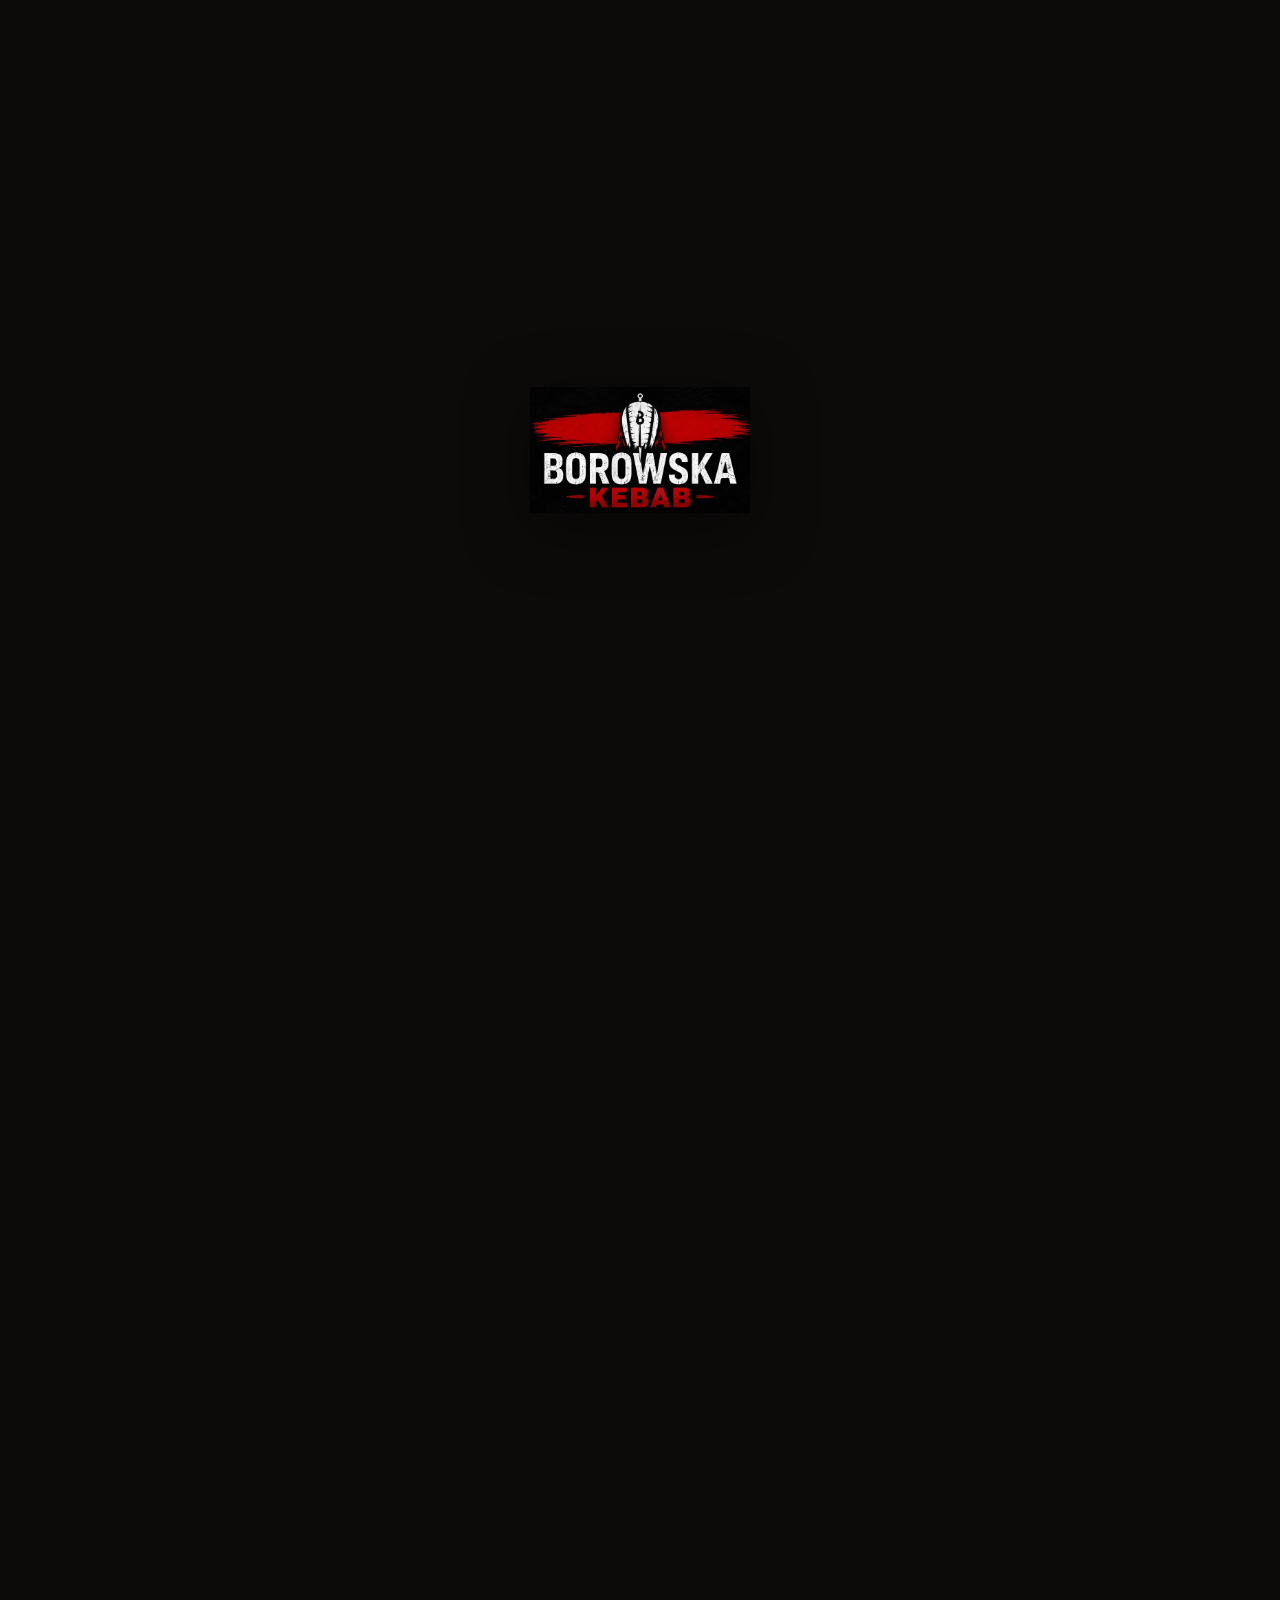
==== commit e7c1ab1a: "Update index.html" ====
--- a/index.html
+++ b/index.html
@@ -4,8 +4,12 @@
 <meta charset="UTF-8">
 <meta name="viewport" content="width=device-width, initial-scale=1.0">
 <title>Borowska Kebab — Wrocław</title>
-<link rel="icon" type="image/jpeg" href="image/logo1.jpg">
-<link rel="apple-touch-icon" href="image/logo1.jpg">
+<link rel="icon" href="/favicon.ico" sizes="any">
+<link rel="icon" type="image/png" sizes="16x16" href="image/favicon-16x16.png">
+<link rel="icon" type="image/png" sizes="32x32" href="image/favicon-32x32.png">
+<link rel="icon" type="image/png" sizes="192x192" href="image/android-chrome-192x192.png">
+<link rel="apple-touch-icon" sizes="180x180" href="image/apple-touch-icon.png">
+<link rel="manifest" href="/site.webmanifest">
 <meta name="description" content="Borowska Kebab — świeży kebab we Wrocławiu. Tortilla, knysza, rollo, kapsalon, boxy, falafel, sałatki i napoje.">
 <meta property="og:type" content="website">
 <meta property="og:title" content="Borowska Kebab — Wrocław">
@@ -1415,24 +1419,18 @@
   if(!preloader) return;
 
   const reduceMotionPreload = window.matchMedia('(prefers-reduced-motion: reduce)').matches;
-  const MIN_DURATION = reduceMotionPreload ? 0 : 1000;
-  const start = Date.now();
+  const DURATION = reduceMotionPreload ? 0 : 2000;
 
   function hidePreloader(){
-    const elapsed = Date.now() - start;
-    const remaining = Math.max(MIN_DURATION - elapsed, 0);
-    setTimeout(() => {
-      preloader.classList.add('hide');
-      document.body.classList.remove('preloading');
-      setTimeout(() => { preloader.remove(); }, 700);
-    }, remaining);
+    preloader.classList.add('hide');
+    document.body.classList.remove('preloading');
+    setTimeout(() => { preloader.remove(); }, 700);
   }
 
-  if(document.readyState === 'complete'){
-    hidePreloader();
-  } else {
-    window.addEventListener('load', hidePreloader);
-  }
+  // Показываем лого ровно DURATION мс и сразу скрываем прелоадер —
+  // не ждём полной загрузки всех ресурсов (картинок, карты, шрифтов),
+  // чтобы страница не "зависала" на прелоадере.
+  setTimeout(hidePreloader, DURATION);
 })();
 
 const toggle = document.getElementById('menuToggle');
